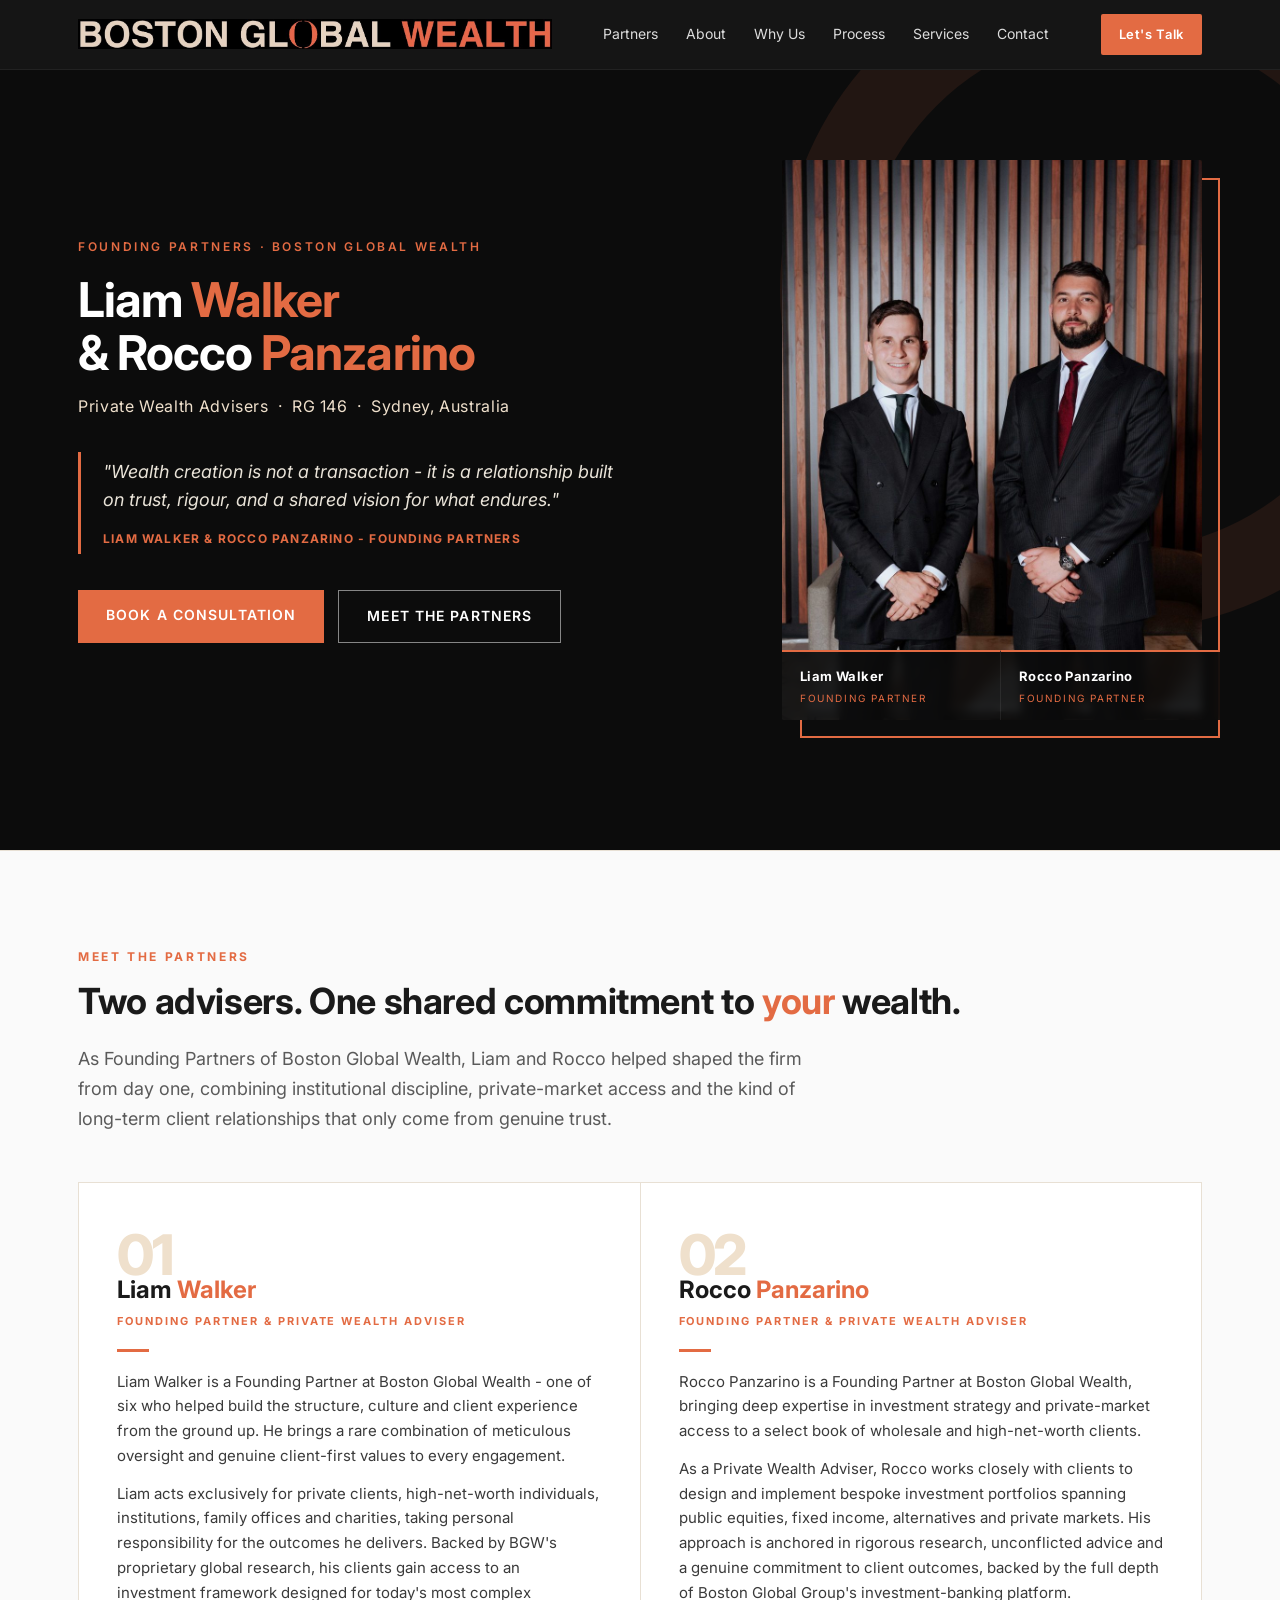
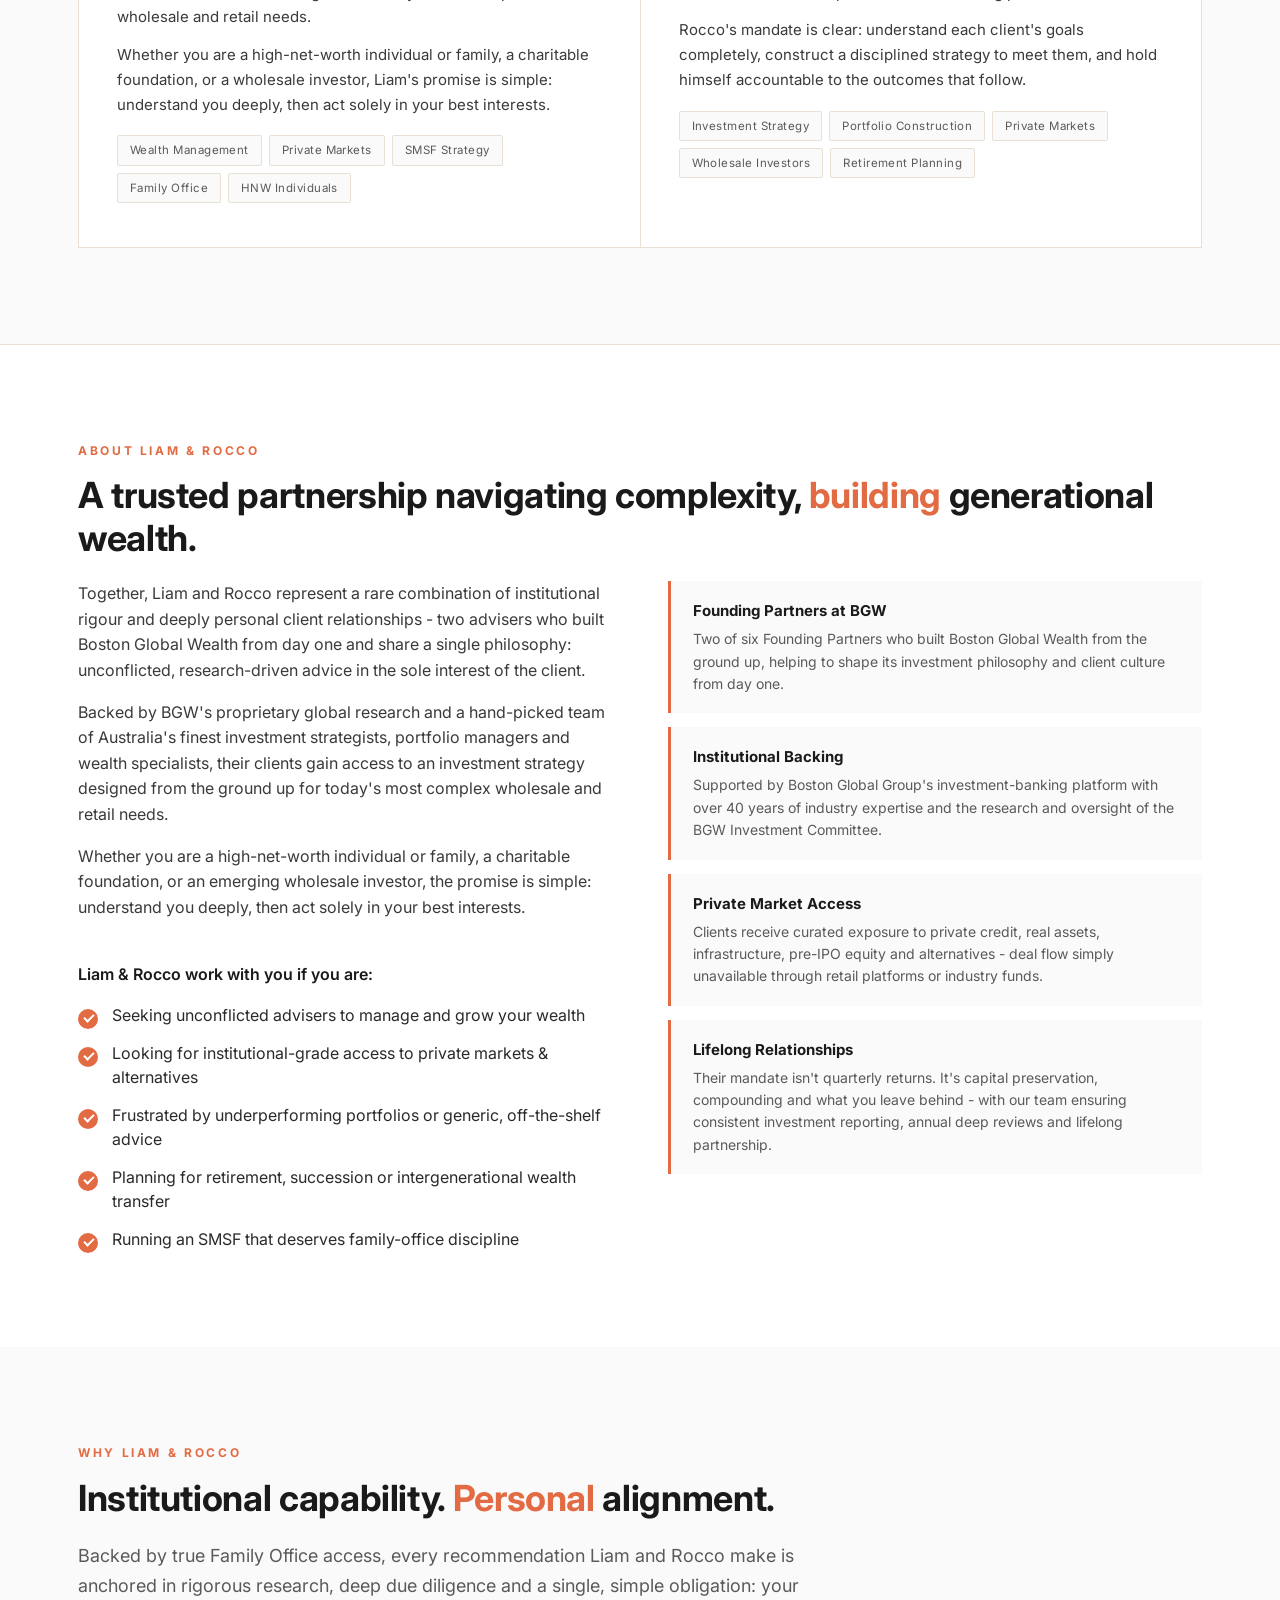
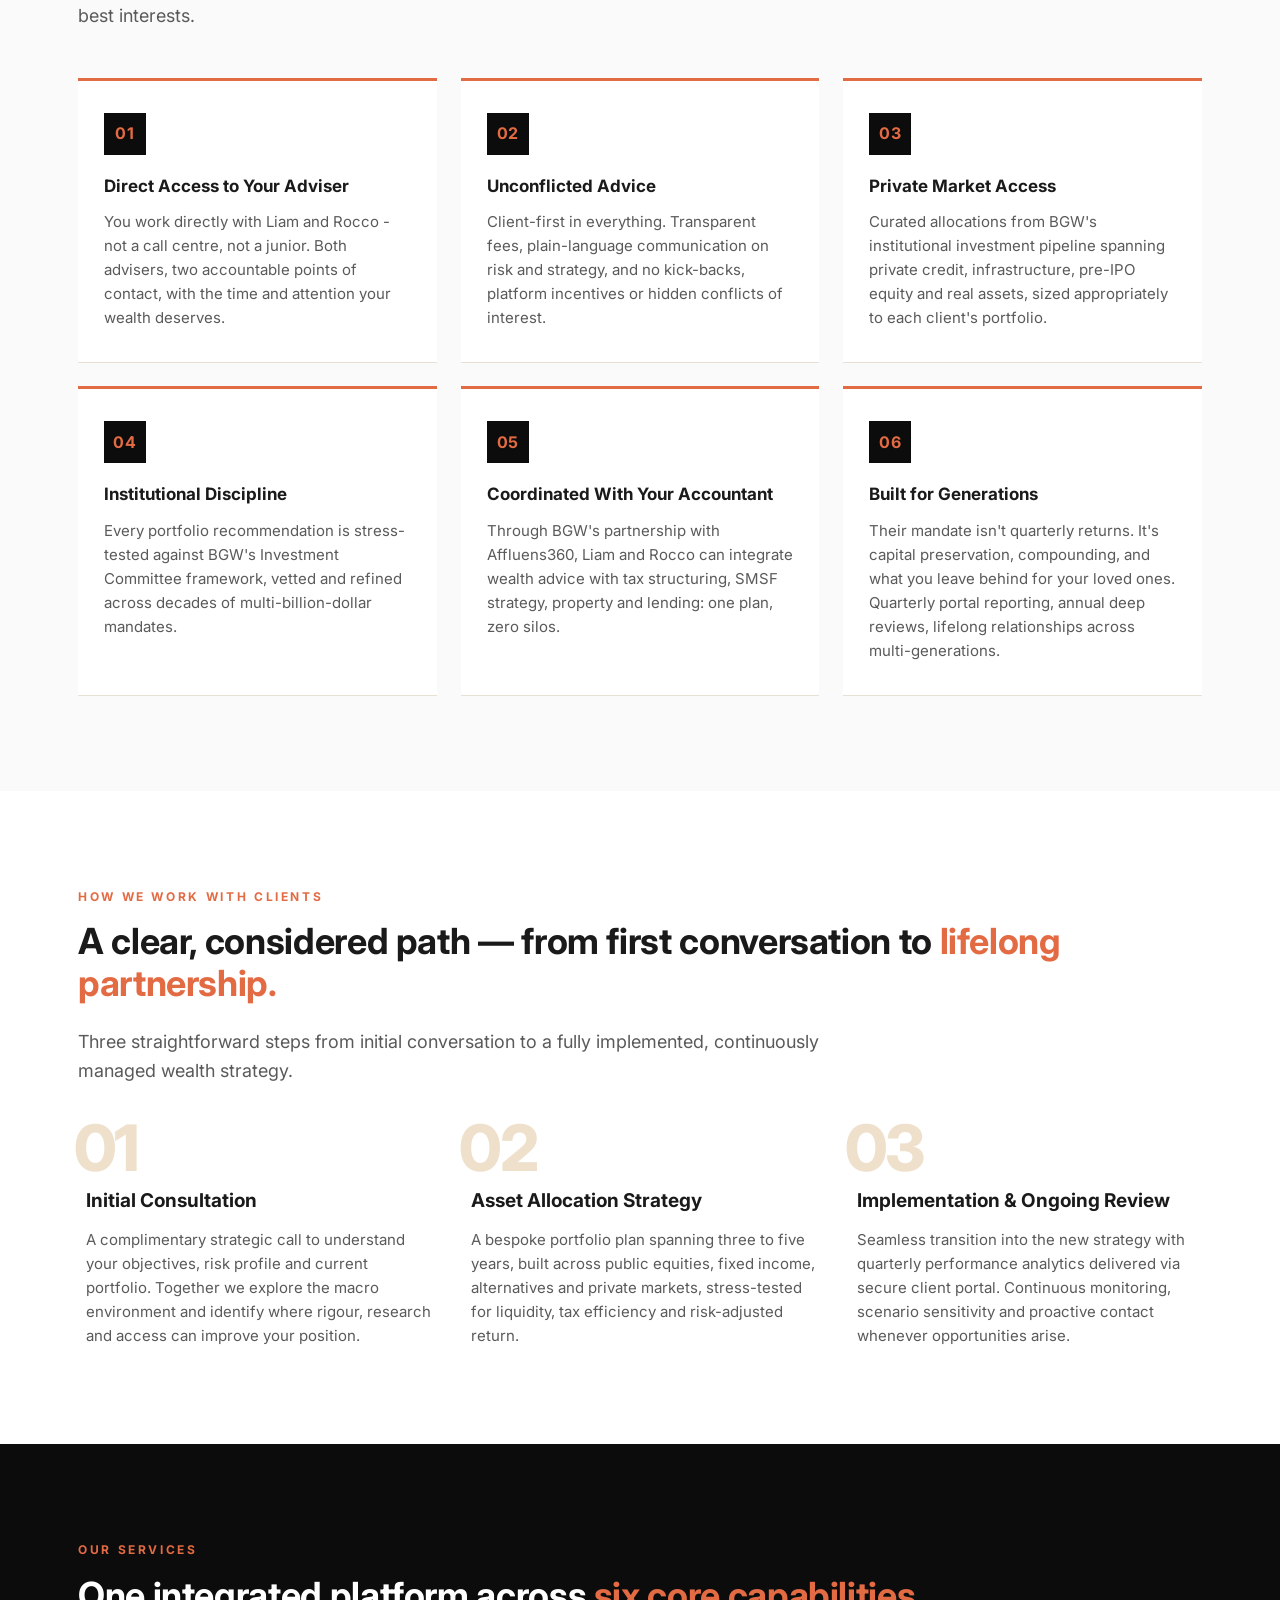
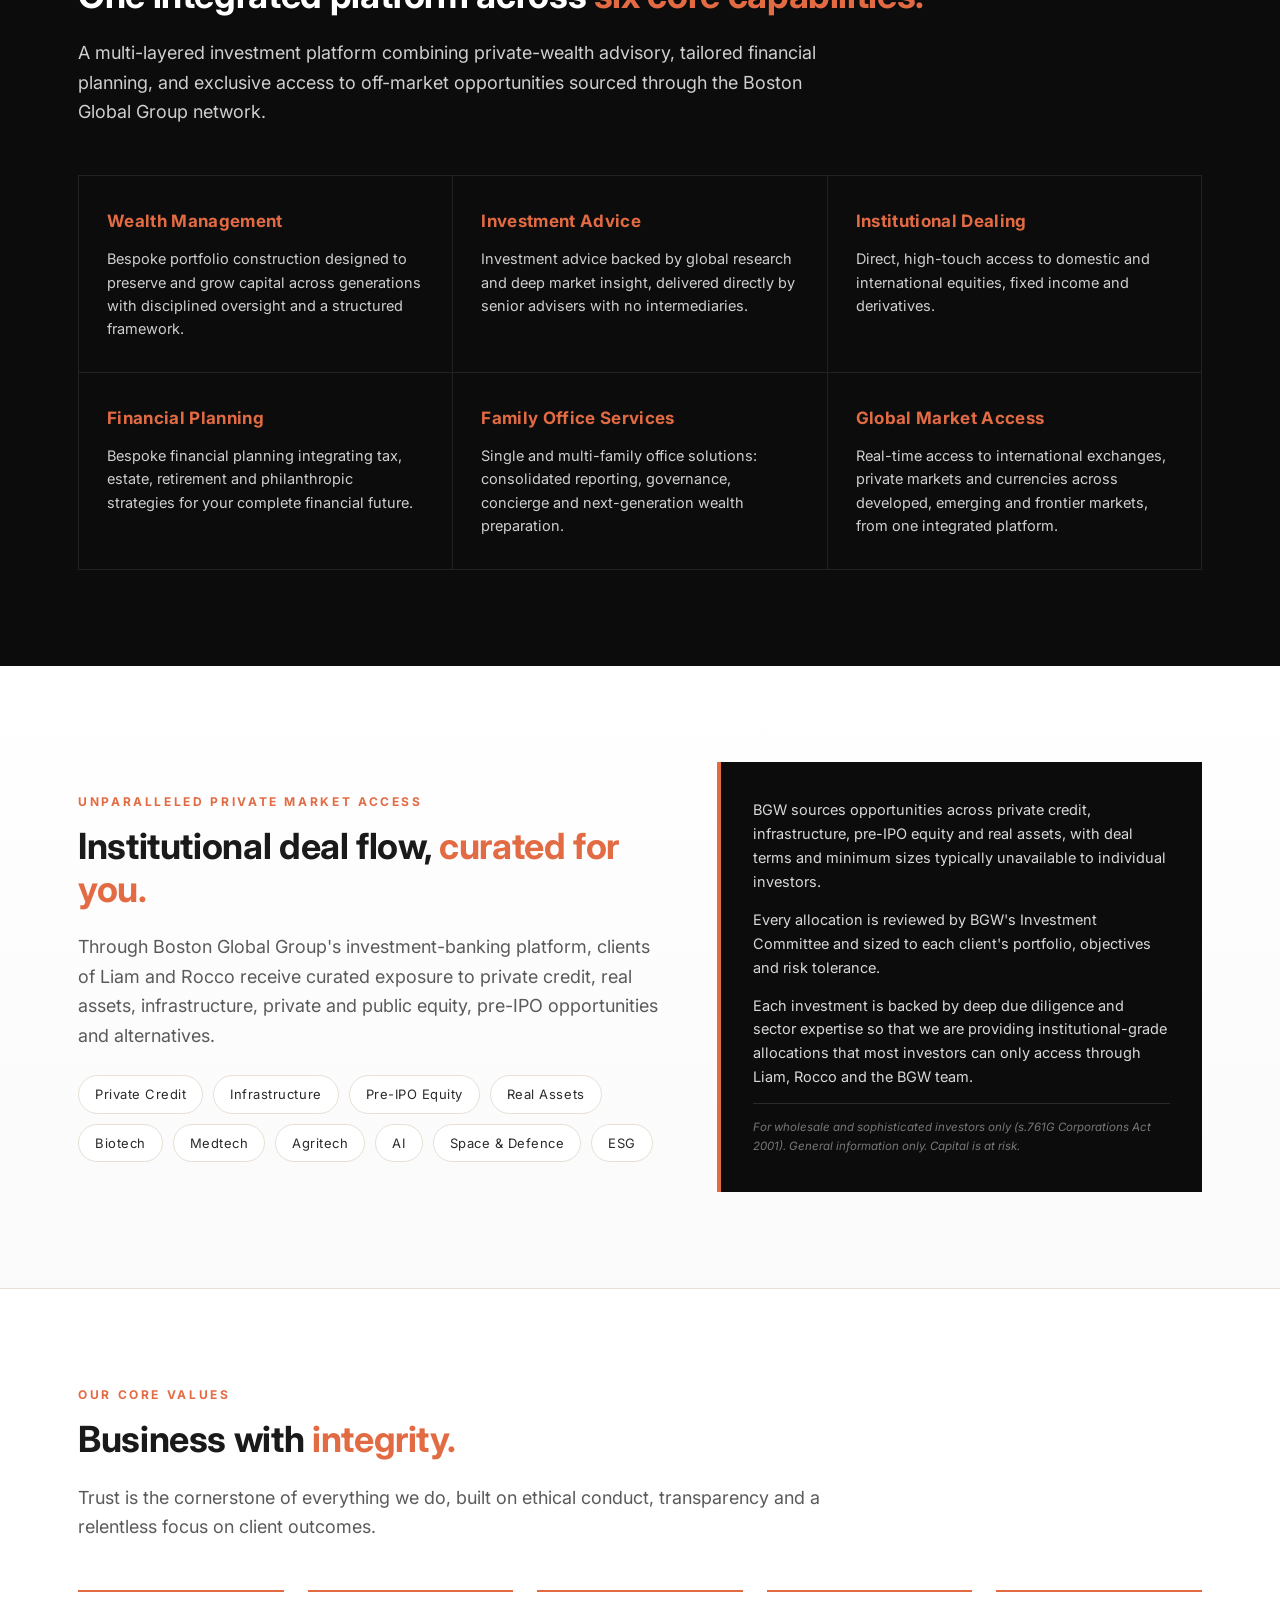
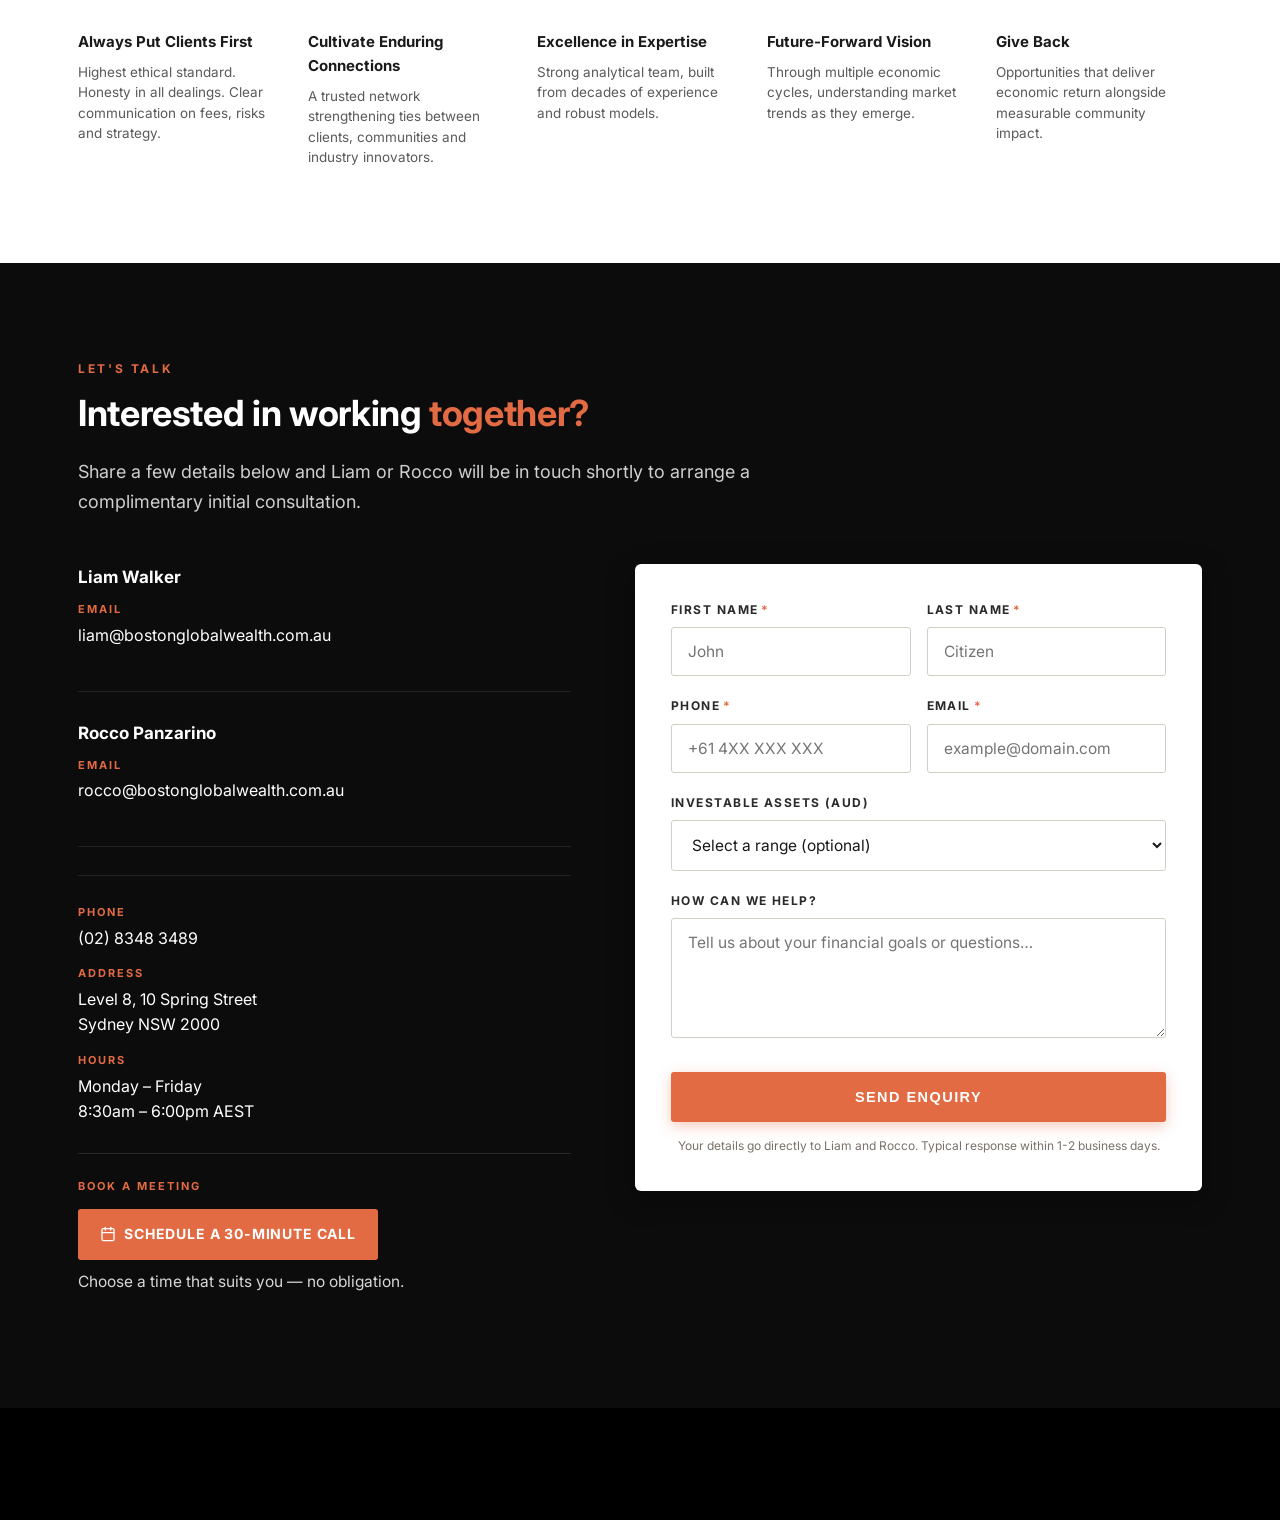
==== index.html @ 5485ef99 "Rename liam-rocco-bgw_calendly&mobile.html to index.html" ====
<!DOCTYPE html>
<html lang="en">
<head>
<!-- Meta Pixel Code -->
<script>
!function(f,b,e,v,n,t,s)
{if(f.fbq)return;n=f.fbq=function(){n.callMethod?
n.callMethod.apply(n,arguments):n.queue.push(arguments)};
if(!f._fbq)f._fbq=n;n.push=n;n.loaded=!0;n.version='2.0';
n.queue=[];t=b.createElement(e);t.async=!0;
t.src=v;s=b.getElementsByTagName(e)[0];
s.parentNode.insertBefore(t,s)}(window, document,'script',
'https://connect.facebook.net/en_US/fbevents.js');
fbq('init', '972349529038336');
fbq('track', 'PageView');
</script>
<noscript><img height="1" width="1" style="display:none"
src="https://www.facebook.com/tr?id=972349529038336&ev=PageView&noscript=1"
/></noscript>
<!-- End Meta Pixel Code -->
<meta charset="UTF-8">
<meta name="viewport" content="width=device-width, initial-scale=1.0">
<meta name="description" content="Liam Walker & Rocco Panzarino are Founding Partners & Private Wealth Advisers at Boston Global Wealth, delivering sophisticated investment solutions for high-net-worth individuals, wholesale investors and family offices.">
<title>Liam Walker & Rocco Panzarino | Founding Partners | Boston Global Wealth</title>
<link rel="preconnect" href="https://fonts.googleapis.com">
<link href="https://fonts.googleapis.com/css2?family=Inter:wght@300;400;500;600;700;800&display=swap" rel="stylesheet">
<style>
  :root{
    --bgw-black:#0c0c0c;
    --bgw-ink:#1a1a1a;
    --bgw-cream:#efe0cc;
    --bgw-orange:#e36b43;
    --bgw-orange-dark:#c5552f;
    --bgw-grey:#5a5a5a;
    --bgw-line:#e8e0d4;
    --bgw-bg:#fafafa;
  }
  *{box-sizing:border-box;margin:0;padding:0}
  html{scroll-behavior:smooth}
  body{font-family:'Inter','Helvetica Neue','Segoe UI',Arial,sans-serif;color:var(--bgw-ink);background:#fff;line-height:1.6;-webkit-font-smoothing:antialiased}
  img{max-width:100%;display:block}
  a{color:inherit;text-decoration:none}
  .container{max-width:1180px;margin:0 auto;padding:0 28px}

  /* NAV */
  .nav{position:sticky;top:0;background:rgba(12,12,12,.96);backdrop-filter:blur(6px);z-index:50;border-bottom:1px solid rgba(255,255,255,.06)}
  .nav-inner{display:flex;align-items:center;justify-content:space-between;padding:14px 28px;max-width:1180px;margin:0 auto}
  .nav-logo img{height:30px;width:auto;display:block}
  .nav-links{display:flex;gap:28px;font-size:14px}
  .nav-links a{color:#ddd;transition:color .2s}
  .nav-links a:hover{color:var(--bgw-orange)}
  .nav-cta{background:var(--bgw-orange);color:#fff;padding:10px 18px;border-radius:2px;font-size:13px;letter-spacing:.05em;font-weight:600;transition:background .2s;white-space:nowrap}
  .nav-cta:hover{background:var(--bgw-orange-dark)}
  @media(max-width:780px){.nav-links{display:none}}

  /* HERO */
  .hero{background:var(--bgw-black);color:#fff;padding:90px 0 130px;position:relative;overflow:hidden}
  .hero::before{content:"";position:absolute;right:-180px;top:-120px;width:520px;height:520px;border-radius:50%;border:80px solid var(--bgw-orange);opacity:.10;pointer-events:none}
  .hero-grid{display:grid;grid-template-columns:1.25fr 1fr;gap:72px;align-items:center;position:relative;z-index:2}
  .hero-eyebrow{color:var(--bgw-orange);letter-spacing:.22em;font-size:12px;font-weight:600;margin-bottom:18px;text-transform:uppercase}
  .hero h1{font-size:48px;line-height:1.1;font-weight:700;letter-spacing:-.02em;margin-bottom:14px}
  .hero h1 .accent{color:var(--bgw-orange)}
  .hero .role{color:var(--bgw-cream);font-size:16px;letter-spacing:.04em;margin-bottom:34px;line-height:1.5}
  .hero blockquote{border-left:3px solid var(--bgw-orange);padding:6px 0 6px 22px;font-size:18px;line-height:1.6;font-style:italic;color:#e9e3d8;margin-bottom:36px;max-width:560px}
  .hero blockquote cite{display:block;margin-top:14px;font-style:normal;font-size:12px;letter-spacing:.1em;text-transform:uppercase;color:var(--bgw-orange);font-weight:700}
  .hero-ctas{display:flex;gap:14px;flex-wrap:wrap}
  .btn{display:inline-block;padding:14px 28px;font-size:14px;letter-spacing:.08em;font-weight:600;text-transform:uppercase;transition:all .2s;border:none;cursor:pointer}
  .btn-primary{background:var(--bgw-orange);color:#fff}
  .btn-primary:hover{background:var(--bgw-orange-dark)}
  .btn-ghost{background:transparent;color:#fff;border:1.5px solid rgba(255,255,255,.5)}
  .btn-ghost:hover{background:#fff;color:var(--bgw-black)}

  /* HERO PHOTO */
  .hero-photo{position:relative}
  .hero-photo .frame{width:100%;max-width:420px;margin-left:auto;position:relative}
  .hero-photo .frame::before{content:"";position:absolute;inset:18px -18px -18px 18px;border:2px solid var(--bgw-orange);z-index:0;pointer-events:none}
  .hero-photo img{position:relative;z-index:1;width:100%;border-radius:2px;object-fit:cover;object-position:center top;aspect-ratio:3/4}
  .photo-names{position:absolute;bottom:0;left:0;right:-18px;z-index:2;display:grid;grid-template-columns:1fr 1fr}
  .pnt{background:rgba(12,12,12,.9);backdrop-filter:blur(4px);padding:14px 18px;border-top:2px solid var(--bgw-orange)}
  .pnt:first-child{border-right:1px solid rgba(255,255,255,.07)}
  .pnt .pname{color:#fff;font-size:13px;font-weight:700;letter-spacing:.03em}
  .pnt .prole{color:var(--bgw-orange);font-size:10px;letter-spacing:.16em;text-transform:uppercase;margin-top:3px}
  @media(max-width:880px){
    .hero-grid{grid-template-columns:1fr;gap:48px}
    .hero h1{font-size:34px}
    .hero blockquote{font-size:16px}
    .hero-photo .frame{max-width:320px;margin:0 auto}
    .photo-names{right:0}
  }

  /* SECTION COMMON */
  section{padding:96px 0}
  .section-label{color:var(--bgw-orange);letter-spacing:.22em;font-size:12px;font-weight:700;text-transform:uppercase;margin-bottom:14px}
  h2{font-size:36px;line-height:1.18;font-weight:700;letter-spacing:-.01em;margin-bottom:22px}
  h2 .accent{color:var(--bgw-orange)}
  h3{font-size:20px;font-weight:700;margin-bottom:10px;color:var(--bgw-ink)}
  .lede{font-size:18px;color:var(--bgw-grey);max-width:760px;margin-bottom:48px;line-height:1.65}

  /* PROFILES */
  .profiles{background:var(--bgw-bg);border-top:1px solid var(--bgw-line)}
  .profiles-grid{display:grid;grid-template-columns:1fr 1fr;gap:1px;background:var(--bgw-line);border:1px solid var(--bgw-line);margin-top:8px}
  .pcard{background:#fff;padding:44px 38px}
  .pcard-num{font-size:56px;line-height:1;color:var(--bgw-cream);font-weight:800;letter-spacing:-.04em;margin-bottom:-12px}
  .pcard h3{font-size:24px;font-weight:700;color:var(--bgw-ink);margin-bottom:4px}
  .pcard h3 .accent{color:var(--bgw-orange)}
  .pcard-role{color:var(--bgw-orange);font-size:11px;font-weight:700;letter-spacing:.18em;text-transform:uppercase;margin-bottom:18px;display:block}
  .pcard-rule{width:32px;height:3px;background:var(--bgw-orange);margin-bottom:18px}
  .pcard p{font-size:15px;color:#3a3a3a;margin-bottom:13px;line-height:1.65}
  .pcard-tags{display:flex;flex-wrap:wrap;gap:7px;margin-top:18px}
  .ptag{padding:5px 12px;background:var(--bgw-bg);border:1px solid var(--bgw-line);color:var(--bgw-grey);font-size:11.5px;letter-spacing:.04em;border-radius:2px}
  @media(max-width:780px){.profiles-grid{grid-template-columns:1fr}}

  /* ABOUT */
  .about{background:#fff;border-top:1px solid var(--bgw-line)}
  .about-grid{display:grid;grid-template-columns:1fr 1fr;gap:56px;align-items:start}
  .about-grid p{margin-bottom:16px;color:#3a3a3a;font-size:16px}
  .check-list{list-style:none;display:grid;gap:14px;margin-top:6px}
  .check-list li{padding-left:34px;position:relative;font-size:16px;color:#2a2a2a;line-height:1.5}
  .check-list li::before{content:"";position:absolute;left:0;top:6px;width:20px;height:20px;background:var(--bgw-orange);border-radius:50%}
  .check-list li::after{content:"";position:absolute;left:6px;top:11px;width:8px;height:4px;border-left:2px solid #fff;border-bottom:2px solid #fff;transform:rotate(-45deg)}
  .about-cards{display:grid;gap:14px}
  .acard{background:var(--bgw-bg);border-left:3px solid var(--bgw-orange);padding:18px 22px}
  .acard h4{font-size:15px;font-weight:700;color:var(--bgw-ink);margin-bottom:5px}
  .acard p{font-size:14px;color:var(--bgw-grey);margin-bottom:0;line-height:1.6}
  @media(max-width:780px){.about-grid{grid-template-columns:1fr;gap:32px}}

  /* WHY */
  .why{background:var(--bgw-bg)}
  .why-cards{display:grid;grid-template-columns:repeat(3,1fr);gap:24px;margin-top:8px}
  .why-card{background:#fff;padding:32px 26px;border-top:3px solid var(--bgw-orange);box-shadow:0 1px 0 var(--bgw-line)}
  .why-card .icon{width:42px;height:42px;background:var(--bgw-black);color:var(--bgw-orange);display:flex;align-items:center;justify-content:center;margin-bottom:18px;font-weight:700;font-size:16px;letter-spacing:.04em;flex-shrink:0}
  .why-card h3{font-size:17px;margin-bottom:10px;color:var(--bgw-ink)}
  .why-card p{color:var(--bgw-grey);font-size:15px}
  @media(max-width:880px){.why-cards{grid-template-columns:1fr}}

  /* PROCESS */
  .process{background:#fff}
  .steps{display:grid;grid-template-columns:repeat(3,1fr);gap:32px;margin-top:8px}
  .step{position:relative;padding-top:18px}
  .step .num{font-size:64px;line-height:1;color:var(--bgw-cream);font-weight:800;letter-spacing:-.04em;position:absolute;top:-18px;left:-4px;z-index:0}
  .step .body{position:relative;z-index:1;padding-left:8px}
  .step h3{font-size:19px;margin-bottom:12px;padding-top:34px}
  .step p{font-size:15px;color:var(--bgw-grey)}
  @media(max-width:880px){.steps{grid-template-columns:1fr;gap:40px}}

  /* SERVICES */
  .services{background:var(--bgw-black);color:#fff}
  .services h2{color:#fff}
  .services .lede{color:#cfcfcf}
  .svc-grid{display:grid;grid-template-columns:repeat(3,1fr);gap:1px;background:#222;border:1px solid #222}
  .svc{background:var(--bgw-black);padding:32px 28px;transition:background .2s}
  .svc:hover{background:#171717}
  .svc h3{color:var(--bgw-orange);font-size:17px;margin-bottom:12px;letter-spacing:.02em}
  .svc p{font-size:14.5px;color:#cfcfcf;line-height:1.6}
  @media(max-width:880px){.svc-grid{grid-template-columns:1fr}}

  /* PRIVATE MARKETS */
  .pma{background:linear-gradient(180deg,#fff 0%,var(--bgw-bg) 100%)}
  .pma-grid{display:grid;grid-template-columns:1.2fr 1fr;gap:56px;align-items:center}
  .pill-row{display:flex;flex-wrap:wrap;gap:10px;margin-top:24px}
  .pill{padding:8px 16px;background:#fff;border:1px solid var(--bgw-line);color:#2a2a2a;font-size:13px;letter-spacing:.04em;border-radius:999px;transition:all .15s;cursor:pointer;display:inline-block}
  .pill:hover{background:var(--bgw-orange);color:#fff;border-color:var(--bgw-orange);transform:translateY(-1px);box-shadow:0 4px 12px rgba(227,107,67,.25)}
  .pma-card{background:var(--bgw-black);color:#fff;padding:36px 32px;border-left:4px solid var(--bgw-orange)}
  .pma-card p{color:#d8d8d8;font-size:14.5px;margin-bottom:14px;line-height:1.65}
  .pma-card p:last-child{margin-bottom:0}
  .pma-disc{font-size:11.5px!important;color:#777!important;font-style:italic;border-top:1px solid #2a2a2a;padding-top:14px;margin-top:6px!important}
  @media(max-width:880px){.pma-grid{grid-template-columns:1fr;gap:32px}}

  /* VALUES */
  .values{background:#fff;border-top:1px solid var(--bgw-line)}
  .val-grid{display:grid;grid-template-columns:repeat(5,1fr);gap:24px;margin-top:8px}
  .val{padding:24px 8px 0 0;border-top:2px solid var(--bgw-orange)}
  .val h4{font-size:15px;font-weight:700;margin:14px 0 8px;color:var(--bgw-ink)}
  .val p{font-size:13.5px;color:var(--bgw-grey);line-height:1.5}
  @media(max-width:880px){.val-grid{grid-template-columns:1fr 1fr}}

  /* CONTACT */
  .contact{background:var(--bgw-black);color:#fff;padding:96px 0}
  .contact h2{color:#fff}
  .contact .lede{color:#cfcfcf}
  .contact-grid{display:grid;grid-template-columns:1fr 1.15fr;gap:64px;align-items:start}
  .contact-info p{color:#d8d8d8;margin-bottom:18px;font-size:15.5px}
  .adviser-block{margin-bottom:28px;padding-bottom:28px;border-bottom:1px solid #222}
  .adviser-block:last-of-type{border-bottom:none;margin-bottom:0;padding-bottom:0}
  .adviser-name{color:#fff;font-size:17px;font-weight:700;margin-bottom:10px}
  .clabel{color:var(--bgw-orange);text-transform:uppercase;letter-spacing:.18em;font-size:11px;margin-bottom:4px;font-weight:700}
  .cvalue{color:#fff;font-size:16px;margin-bottom:14px}
  .cvalue a{color:#fff;transition:color .2s}
  .cvalue a:hover{color:var(--bgw-orange)}
  .office-block{margin-top:28px;padding-top:28px;border-top:1px solid #222}
  form{background:#fff;padding:36px;border-radius:6px;box-shadow:0 8px 28px rgba(0,0,0,.4)}
  .field{margin-bottom:20px}
  .field label{display:block;font-size:12px;letter-spacing:.12em;text-transform:uppercase;color:#2a2a2a;margin-bottom:8px;font-weight:700}
  .field label .req{color:var(--bgw-orange);margin-left:3px}
  .field input,.field textarea,.field select{width:100%;padding:14px 16px;background:#fff;border:1.5px solid #d4cfc6;color:#1a1a1a;font-size:15.5px;font-family:inherit;border-radius:3px;transition:border-color .15s,box-shadow .15s}
  .field input:hover,.field textarea:hover,.field select:hover{border-color:#9a9389}
  .field input:focus,.field textarea:focus,.field select:focus{outline:none;border-color:var(--bgw-orange);box-shadow:0 0 0 3px rgba(227,107,67,.18)}
  .field textarea{resize:vertical;min-height:120px}
  .form-row{display:grid;grid-template-columns:1fr 1fr;gap:16px}
  .form-btn{background:var(--bgw-orange);color:#fff;border:none;padding:17px 32px;font-size:14.5px;letter-spacing:.1em;font-weight:700;text-transform:uppercase;cursor:pointer;width:100%;transition:background .2s,transform .1s;border-radius:3px;margin-top:6px;box-shadow:0 4px 14px rgba(227,107,67,.35)}
  .form-btn:hover{background:var(--bgw-orange-dark);transform:translateY(-1px)}
  .form-btn:active{transform:translateY(0)}
  .form-note{margin-top:14px;font-size:12px;color:#7a7269;text-align:center}
  .calendly-block{margin-top:28px;padding-top:24px;border-top:1px solid #2a2a2a}
  .calendly-btn{display:inline-flex;align-items:center;background:var(--bgw-orange);color:#fff;padding:14px 22px;font-size:14px;font-weight:700;letter-spacing:.06em;text-transform:uppercase;border-radius:3px;transition:background .2s;margin-top:10px;text-decoration:none}
  .calendly-btn:hover{background:var(--bgw-orange-dark)}
  .calendly-note{color:#666;font-size:12px;margin-top:10px}
  @media(max-width:880px){.contact-grid{grid-template-columns:1fr;gap:36px}.form-row{grid-template-columns:1fr}}

  /* FOOTER */
  footer{background:#000;color:#aaa;padding:48px 0 32px;font-size:13px}
  .footer-grid{display:grid;grid-template-columns:1.4fr 1fr 1fr;gap:32px;margin-bottom:32px}
  .footer-logo{height:24px;width:auto;display:block;margin-bottom:14px}
  footer h5{color:#fff;font-size:12px;text-transform:uppercase;letter-spacing:.14em;margin-bottom:14px;font-weight:600}
  footer a{color:#aaa;display:block;margin-bottom:8px;transition:color .2s}
  footer a:hover{color:var(--bgw-orange)}
  footer p{color:#666;font-size:13px;line-height:1.65;margin-bottom:8px}
  .disclaimer{border-top:1px solid #222;padding-top:24px;font-size:11px;color:#555;line-height:1.7}
  @media(max-width:780px){.footer-grid{grid-template-columns:1fr;gap:24px}}
</style>
</head>
<body>

<!-- NAV -->
<nav class="nav">
  <div class="nav-inner">
    <a href="#" class="nav-logo">
      <img src="[data-uri]" alt="Boston Global Wealth">
    </a>
    <div class="nav-links">
      <a href="#profiles">Partners</a>
      <a href="#about">About</a>
      <a href="#why">Why Us</a>
      <a href="#process">Process</a>
      <a href="#services">Services</a>
      <a href="#contact">Contact</a>
    </div>
    <a href="https://calendly.com/liam-bostonglobalwealth/30min" target="_blank" rel="noopener" class="nav-cta">Let's Talk</a>
  </div>
</nav>

<!-- HERO -->
<section class="hero">
  <div class="container">
    <div class="hero-grid">
      <div>
        <div class="hero-eyebrow">Founding Partners · Boston Global Wealth</div>
        <h1>Liam <span class="accent">Walker</span><br>&amp; Rocco <span class="accent">Panzarino</span></h1>
        <div class="role">Private Wealth Advisers &nbsp;·&nbsp; RG 146 &nbsp;·&nbsp; Sydney, Australia</div>
        <blockquote>
          "Wealth creation is not a transaction - it is a relationship built on trust, rigour, and a shared vision for what endures."
          <cite>Liam Walker &amp; Rocco Panzarino - Founding Partners</cite>
        </blockquote>
        <div class="hero-ctas">
          <a href="https://calendly.com/liam-bostonglobalwealth/30min" target="_blank" rel="noopener" class="btn btn-primary">Book a Consultation</a>
          <a href="#profiles" class="btn btn-ghost">Meet the Partners</a>
        </div>
      </div>
      <div class="hero-photo">
        <div class="frame">
          <img src="[data-uri]" alt="Liam Walker and Rocco Panzarino, Founding Partners at Boston Global Wealth">
          <div class="photo-names">
            <div class="pnt">
              <div class="pname">Liam Walker</div>
              <div class="prole">Founding Partner</div>
            </div>
            <div class="pnt">
              <div class="pname">Rocco Panzarino</div>
              <div class="prole">Founding Partner</div>
            </div>
          </div>
        </div>
      </div>
    </div>
  </div>
</section>

<!-- PARTNER PROFILES -->
<section class="profiles" id="profiles">
  <div class="container">
    <div class="section-label">Meet the Partners</div>
    <h2>Two advisers. One shared commitment to <span class="accent">your</span> wealth.</h2>
    <p class="lede">As Founding Partners of Boston Global Wealth, Liam and Rocco helped shaped the firm from day one, combining institutional discipline, private-market access and the kind of long-term client relationships that only come from genuine trust.</p>
    <div class="profiles-grid">
      <div class="pcard">
        <div class="pcard-num">01</div>
        <h3>Liam <span class="accent">Walker</span></h3>
        <span class="pcard-role">Founding Partner &amp; Private Wealth Adviser</span>
        <div class="pcard-rule"></div>
        <p>Liam Walker is a Founding Partner at Boston Global Wealth - one of six who helped build the structure, culture and client experience from the ground up. He brings a rare combination of meticulous oversight and genuine client-first values to every engagement.</p>
        <p>Liam acts exclusively for private clients, high-net-worth individuals, institutions, family offices and charities, taking personal responsibility for the outcomes he delivers. Backed by BGW's proprietary global research, his clients gain access to an investment framework designed for today's most complex wholesale and retail needs.</p>
        <p>Whether you are a high-net-worth individual or family, a charitable foundation, or a wholesale investor, Liam's promise is simple: understand you deeply, then act solely in your best interests.</p>
        <div class="pcard-tags">
          <span class="ptag">Wealth Management</span>
          <span class="ptag">Private Markets</span>
          <span class="ptag">SMSF Strategy</span>
          <span class="ptag">Family Office</span>
          <span class="ptag">HNW Individuals</span>
        </div>
      </div>
      <div class="pcard">
        <div class="pcard-num">02</div>
        <h3>Rocco <span class="accent">Panzarino</span></h3>
        <span class="pcard-role">Founding Partner &amp; Private Wealth Adviser</span>
        <div class="pcard-rule"></div>
        <p>Rocco Panzarino is a Founding Partner at Boston Global Wealth, bringing deep expertise in investment strategy and private-market access to a select book of wholesale and high-net-worth clients.</p>
        <p>As a Private Wealth Adviser, Rocco works closely with clients to design and implement bespoke investment portfolios spanning public equities, fixed income, alternatives and private markets. His approach is anchored in rigorous research, unconflicted advice and a genuine commitment to client outcomes, backed by the full depth of Boston Global Group's investment-banking platform.</p>
        <p>Rocco's mandate is clear: understand each client's goals completely, construct a disciplined strategy to meet them, and hold himself accountable to the outcomes that follow.</p>
        <div class="pcard-tags">
          <span class="ptag">Investment Strategy</span>
          <span class="ptag">Portfolio Construction</span>
          <span class="ptag">Private Markets</span>
          <span class="ptag">Wholesale Investors</span>
          <span class="ptag">Retirement Planning</span>
        </div>
      </div>
    </div>
  </div>
</section>

<!-- ABOUT -->
<section class="about" id="about">
  <div class="container">
    <div class="section-label">About Liam &amp; Rocco</div>
    <h2>A trusted partnership navigating complexity, <span class="accent">building</span> generational wealth.</h2>
    <div class="about-grid">
      <div>
        <p>Together, Liam and Rocco represent a rare combination of institutional rigour and deeply personal client relationships - two advisers who built Boston Global Wealth from day one and share a single philosophy: unconflicted, research-driven advice in the sole interest of the client.</p>
        <p>Backed by BGW's proprietary global research and a hand-picked team of Australia's finest investment strategists, portfolio managers and wealth specialists, their clients gain access to an investment strategy designed from the ground up for today's most complex wholesale and retail needs.</p>
        <p>Whether you are a high-net-worth individual or family, a charitable foundation, or an emerging wholesale investor, the promise is simple: understand you deeply, then act solely in your best interests.</p>
        <br>
        <p style="font-weight:600;color:var(--bgw-ink)">Liam &amp; Rocco work with you if you are:</p>
        <ul class="check-list" style="margin-top:16px">
          <li>Seeking unconflicted advisers to manage and grow your wealth</li>
          <li>Looking for institutional-grade access to private markets &amp; alternatives</li>
          <li>Frustrated by underperforming portfolios or generic, off-the-shelf advice</li>
          <li>Planning for retirement, succession or intergenerational wealth transfer</li>
          <li>Running an SMSF that deserves family-office discipline</li>
        </ul>
      </div>
      <div class="about-cards">
        <div class="acard">
          <h4>Founding Partners at BGW</h4>
          <p>Two of six Founding Partners who built Boston Global Wealth from the ground up, helping to shape its investment philosophy and client culture from day one.</p>
        </div>
        <div class="acard">
          <h4>Institutional Backing</h4>
          <p>Supported by Boston Global Group's investment-banking platform with over 40 years of industry expertise and the research and oversight of the BGW Investment Committee.</p>
        </div>
        <div class="acard">
          <h4>Private Market Access</h4>
          <p>Clients receive curated exposure to private credit, real assets, infrastructure, pre-IPO equity and alternatives - deal flow simply unavailable through retail platforms or industry funds.</p>
        </div>
        <div class="acard">
          <h4>Lifelong Relationships</h4>
          <p>Their mandate isn't quarterly returns. It's capital preservation, compounding and what you leave behind - with our team ensuring consistent investment reporting, annual deep reviews and lifelong partnership.</p>
        </div>
      </div>
    </div>
  </div>
</section>

<!-- WHY -->
<section class="why" id="why">
  <div class="container">
    <div class="section-label">Why Liam &amp; Rocco</div>
    <h2>Institutional capability. <span class="accent">Personal</span> alignment.</h2>
    <p class="lede">Backed by true Family Office access, every recommendation Liam and Rocco make is anchored in rigorous research, deep due diligence and a single, simple obligation: your best interests.</p>
    <div class="why-cards">
      <div class="why-card">
        <div class="icon">01</div>
        <h3>Direct Access to Your Adviser</h3>
        <p>You work directly with Liam and Rocco - not a call centre, not a junior. Both advisers, two accountable points of contact, with the time and attention your wealth deserves.</p>
      </div>
      <div class="why-card">
        <div class="icon">02</div>
        <h3>Unconflicted Advice</h3>
        <p>Client-first in everything. Transparent fees, plain-language communication on risk and strategy, and no kick-backs, platform incentives or hidden conflicts of interest.</p>
      </div>
      <div class="why-card">
        <div class="icon">03</div>
        <h3>Private Market Access</h3>
        <p>Curated allocations from BGW's institutional investment pipeline spanning private credit, infrastructure, pre-IPO equity and real assets, sized appropriately to each client's portfolio.</p>
      </div>
      <div class="why-card">
        <div class="icon">04</div>
        <h3>Institutional Discipline</h3>
        <p>Every portfolio recommendation is stress-tested against BGW's Investment Committee framework, vetted and refined across decades of multi-billion-dollar mandates.</p>
      </div>
      <div class="why-card">
        <div class="icon">05</div>
        <h3>Coordinated With Your Accountant</h3>
        <p>Through BGW's partnership with Affluens360, Liam and Rocco can integrate wealth advice with tax structuring, SMSF strategy, property and lending: one plan, zero silos.</p>
      </div>
      <div class="why-card">
        <div class="icon">06</div>
        <h3>Built for Generations</h3>
        <p>Their mandate isn't quarterly returns. It's capital preservation, compounding, and what you leave behind for your loved ones. Quarterly portal reporting, annual deep reviews, lifelong relationships across multi-generations.</p>
      </div>
    </div>
  </div>
</section>

<!-- PROCESS -->
<section class="process" id="process">
  <div class="container">
    <div class="section-label">How We Work With Clients</div>
    <h2>A clear, considered path — from first conversation to <span class="accent">lifelong partnership.</span></h2>
    <p class="lede">Three straightforward steps from initial conversation to a fully implemented, continuously managed wealth strategy.</p>
    <div class="steps">
      <div class="step">
        <div class="num">01</div>
        <div class="body">
          <h3>Initial Consultation</h3>
          <p>A complimentary strategic call to understand your objectives, risk profile and current portfolio. Together we explore the macro environment and identify where rigour, research and access can improve your position.</p>
        </div>
      </div>
      <div class="step">
        <div class="num">02</div>
        <div class="body">
          <h3>Asset Allocation Strategy</h3>
          <p>A bespoke portfolio plan spanning three to five years, built across public equities, fixed income, alternatives and private markets, stress-tested for liquidity, tax efficiency and risk-adjusted return.</p>
        </div>
      </div>
      <div class="step">
        <div class="num">03</div>
        <div class="body">
          <h3>Implementation &amp; Ongoing Review</h3>
          <p>Seamless transition into the new strategy with quarterly performance analytics delivered via secure client portal. Continuous monitoring, scenario sensitivity and proactive contact whenever opportunities arise.</p>
        </div>
      </div>
    </div>
  </div>
</section>

<!-- SERVICES -->
<section class="services" id="services">
  <div class="container">
    <div class="section-label">Our Services</div>
    <h2>One integrated platform across <span class="accent">six core capabilities.</span></h2>
    <p class="lede">A multi-layered investment platform combining private-wealth advisory, tailored financial planning, and exclusive access to off-market opportunities sourced through the Boston Global Group network.</p>
    <div class="svc-grid">
      <div class="svc"><h3>Wealth Management</h3><p>Bespoke portfolio construction designed to preserve and grow capital across generations with disciplined oversight and a structured framework.</p></div>
      <div class="svc"><h3>Investment Advice</h3><p>Investment advice backed by global research and deep market insight, delivered directly by senior advisers with no intermediaries.</p></div>
      <div class="svc"><h3>Institutional Dealing</h3><p>Direct, high-touch access to domestic and international equities, fixed income and derivatives.</p></div>
      <div class="svc"><h3>Financial Planning</h3><p>Bespoke financial planning integrating tax, estate, retirement and philanthropic strategies for your complete financial future.</p></div>
      <div class="svc"><h3>Family Office Services</h3><p>Single and multi-family office solutions: consolidated reporting, governance, concierge and next-generation wealth preparation.</p></div>
      <div class="svc"><h3>Global Market Access</h3><p>Real-time access to international exchanges, private markets and currencies across developed, emerging and frontier markets, from one integrated platform.</p></div>
    </div>
  </div>
</section>

<!-- PRIVATE MARKETS -->
<section class="pma" id="markets">
  <div class="container">
    <div class="pma-grid">
      <div>
        <div class="section-label">Unparalleled Private Market Access</div>
        <h2>Institutional deal flow, <span class="accent">curated for you.</span></h2>
        <p class="lede" style="margin-bottom:24px">Through Boston Global Group's investment-banking platform, clients of Liam and Rocco receive curated exposure to private credit, real assets, infrastructure, private and public equity, pre-IPO opportunities and alternatives.</p>
        <div class="pill-row">
          <span class="pill">Private Credit</span>
          <span class="pill">Infrastructure</span>
          <span class="pill">Pre-IPO Equity</span>
          <span class="pill">Real Assets</span>
          <span class="pill">Biotech</span>
          <span class="pill">Medtech</span>
          <span class="pill">Agritech</span>
          <span class="pill">AI</span>
          <span class="pill">Space &amp; Defence</span>
          <span class="pill">ESG</span>
        </div>
      </div>
      <div class="pma-card">
        <p>BGW sources opportunities across private credit, infrastructure, pre-IPO equity and real assets, with deal terms and minimum sizes typically unavailable to individual investors.</p>
        <p>Every allocation is reviewed by BGW's Investment Committee and sized to each client's portfolio, objectives and risk tolerance.</p>
        <p>Each investment is backed by deep due diligence and sector expertise so that we are providing institutional-grade allocations that most investors can only access through Liam, Rocco and the BGW team.</p>
        <p class="pma-disc">For wholesale and sophisticated investors only (s.761G Corporations Act 2001). General information only. Capital is at risk.</p>
      </div>
    </div>
  </div>
</section>

<!-- VALUES -->
<section class="values" id="values">
  <div class="container">
    <div class="section-label">Our Core Values</div>
    <h2>Business with <span class="accent">integrity.</span></h2>
    <p class="lede">Trust is the cornerstone of everything we do, built on ethical conduct, transparency and a relentless focus on client outcomes.</p>
    <div class="val-grid">
      <div class="val"><h4>Always Put Clients First</h4><p>Highest ethical standard. Honesty in all dealings. Clear communication on fees, risks and strategy.</p></div>
      <div class="val"><h4>Cultivate Enduring Connections</h4><p>A trusted network strengthening ties between clients, communities and industry innovators.</p></div>
      <div class="val"><h4>Excellence in Expertise</h4><p>Strong analytical team, built from decades of experience and robust models.</p></div>
      <div class="val"><h4>Future-Forward Vision</h4><p>Through multiple economic cycles, understanding market trends as they emerge.</p></div>
      <div class="val"><h4>Give Back</h4><p>Opportunities that deliver economic return alongside measurable community impact.</p></div>
    </div>
  </div>
</section>

<!-- CONTACT -->
<section class="contact" id="contact">
  <div class="container">
    <div class="section-label">Let's Talk</div>
    <h2>Interested in working <span class="accent">together?</span></h2>
    <p class="lede">Share a few details below and Liam or Rocco will be in touch shortly to arrange a complimentary initial consultation.</p>
    <div class="contact-grid">
      <div class="contact-info">
        <div class="adviser-block">
          <div class="adviser-name">Liam Walker</div>
          <div class="clabel">Email</div>
          <div class="cvalue"><a href="mailto:liam@bostonglobalwealth.com.au">liam@bostonglobalwealth.com.au</a></div>
        </div>
        <div class="adviser-block">
          <div class="adviser-name">Rocco Panzarino</div>
          <div class="clabel">Email</div>
          <div class="cvalue"><a href="mailto:rocco@bostonglobalwealth.com.au">rocco@bostonglobalwealth.com.au</a></div>
        </div>
        <div class="office-block">
          <div class="clabel">Phone</div>
          <div class="cvalue"><a href="tel:+61283483489">(02) 8348 3489</a></div>
          <div class="clabel">Address</div>

          <div class="cvalue">Level 8, 10 Spring Street<br>Sydney NSW 2000</div>
          <div class="clabel">Hours</div>
          <div class="cvalue">Monday – Friday<br>8:30am – 6:00pm AEST</div>
        </div>
        <div class="calendly-block">
          <div class="clabel">Book a Meeting</div>
          <a href="https://calendly.com/liam-bostonglobalwealth/30min" target="_blank" rel="noopener" class="calendly-btn">
            <svg width="16" height="16" viewBox="0 0 24 24" fill="none" stroke="currentColor" stroke-width="2" stroke-linecap="round" stroke-linejoin="round" style="margin-right:8px;vertical-align:-2px"><rect x="3" y="4" width="18" height="18" rx="2"/><line x1="16" y1="2" x2="16" y2="6"/><line x1="8" y1="2" x2="8" y2="6"/><line x1="3" y1="10" x2="21" y2="10"/></svg>
            Schedule a 30-Minute Call
          </a>
          <p class="calendly-note">Choose a time that suits you — no obligation.</p>
        </div>
      </div>
      <form name="contact" method="POST" data-netlify="true">
  	<input type="hidden" name="form-name" value="contact">
 	 <div class="form-row">
          <div class="field">
		<label>First Name<span class="req">*</span></label><input type="text" name="first name" placeholder="John" required></div>
          <div class="field">
		<label>Last Name<span class="req">*</span></label><input type="text" name="last name" placeholder="Citizen" required></div>
        </div>
        <div class="form-row">
          <div class="field"><label>Phone<span class="req">*</span></label><input type="tel" name="phone number" placeholder="+61 4XX XXX XXX" required></div>
	  <div class="field"><label>Email<span class="req">*</span></label><input type="email" name="email" placeholder="example@domain.com" required></div>          
	          </div>
        <div class="field">
          <label>Investable Assets (AUD)</label>
          <select name="investable-assets">
            <option value="">Select a range (optional)</option>
            <option>Under 100K</option>
            <option>100K – 1M</option>
            <option>1M – 5M</option>
            <option>5M – 10M</option>
            <option>10M+</option>
          </select>
        </div>
        <div class="field"><label>How can we help?</label><textarea name="message" placeholder="Tell us about your financial goals or questions…"></textarea></div>
        <button type="submit" class="form-btn">Send Enquiry</button>
        <div class="form-note">Your details go directly to Liam and Rocco. Typical response within 1-2 business days.</div>
      </form>
    </div>
  </div>
</section>

<!-- FOOTER -->
<footer>
  <div class="container">
    <div class="footer-grid">
      <div>
        <img src="[data-uri]
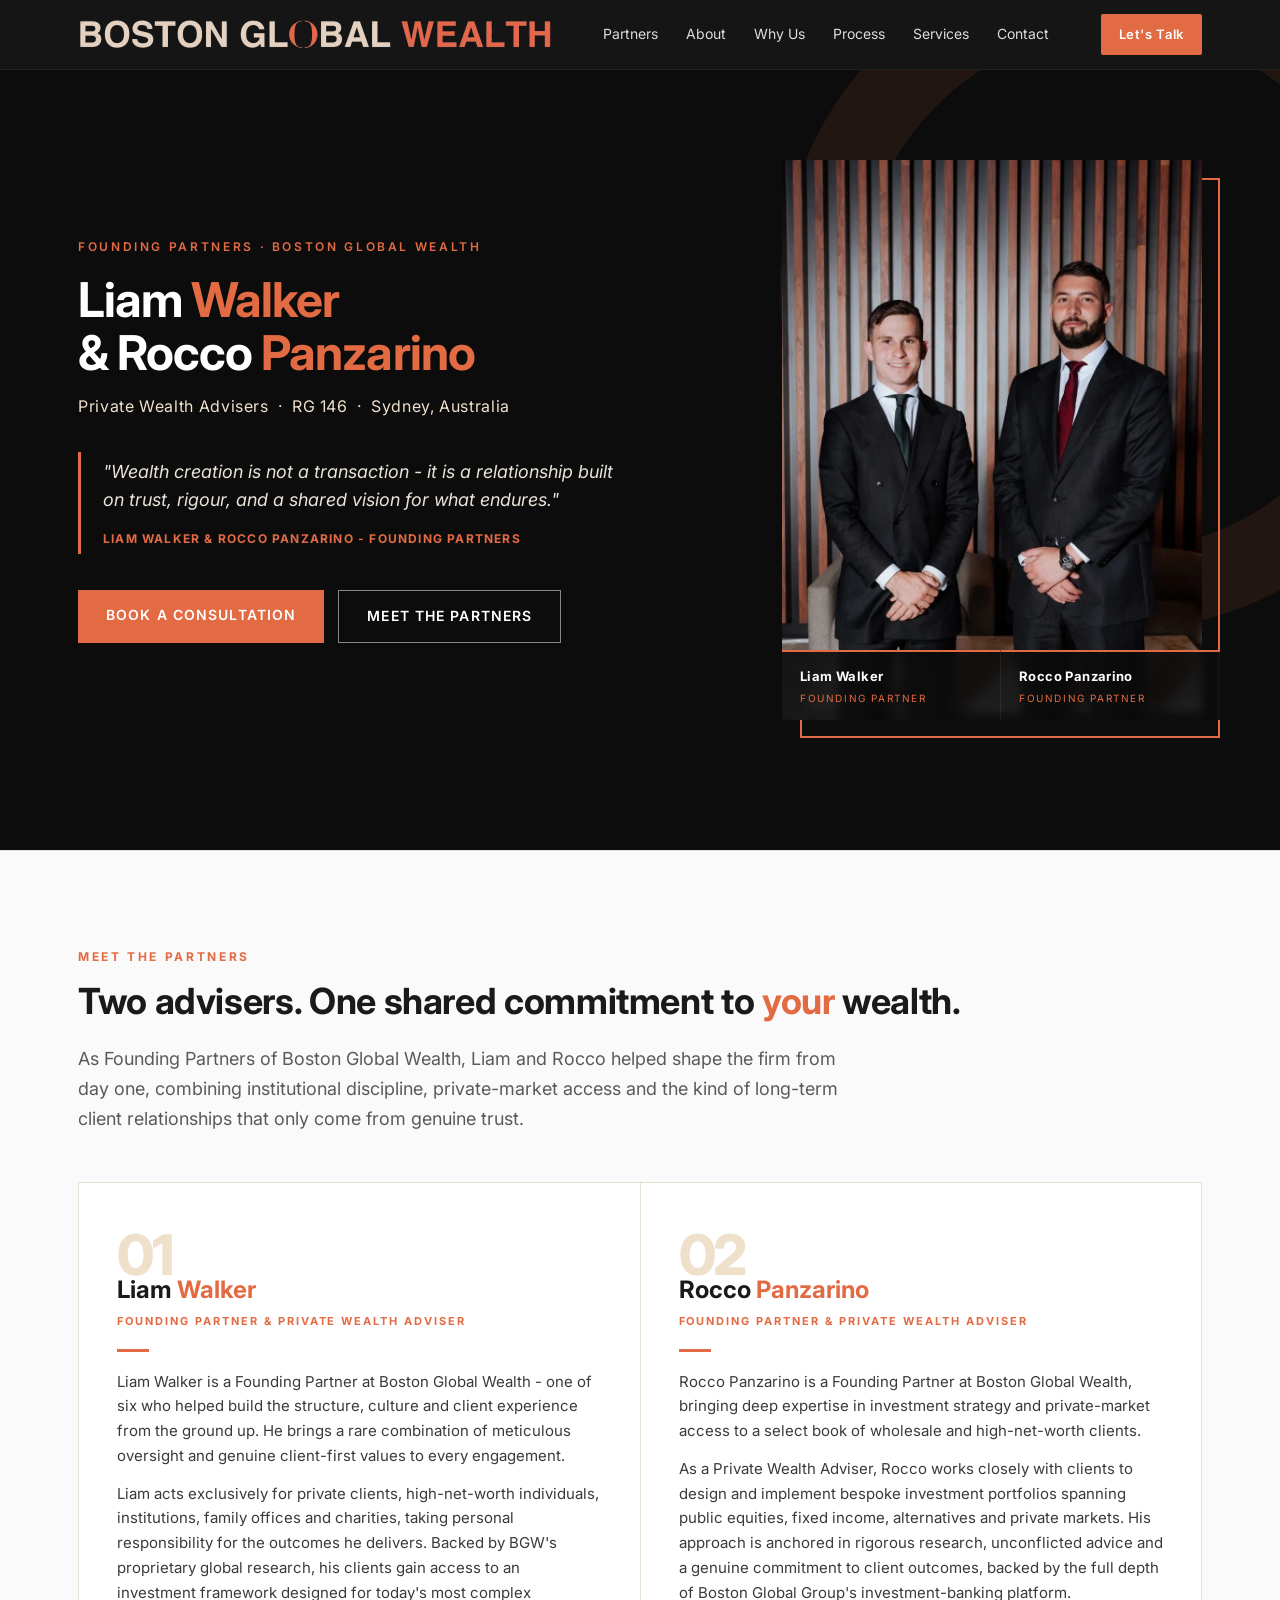
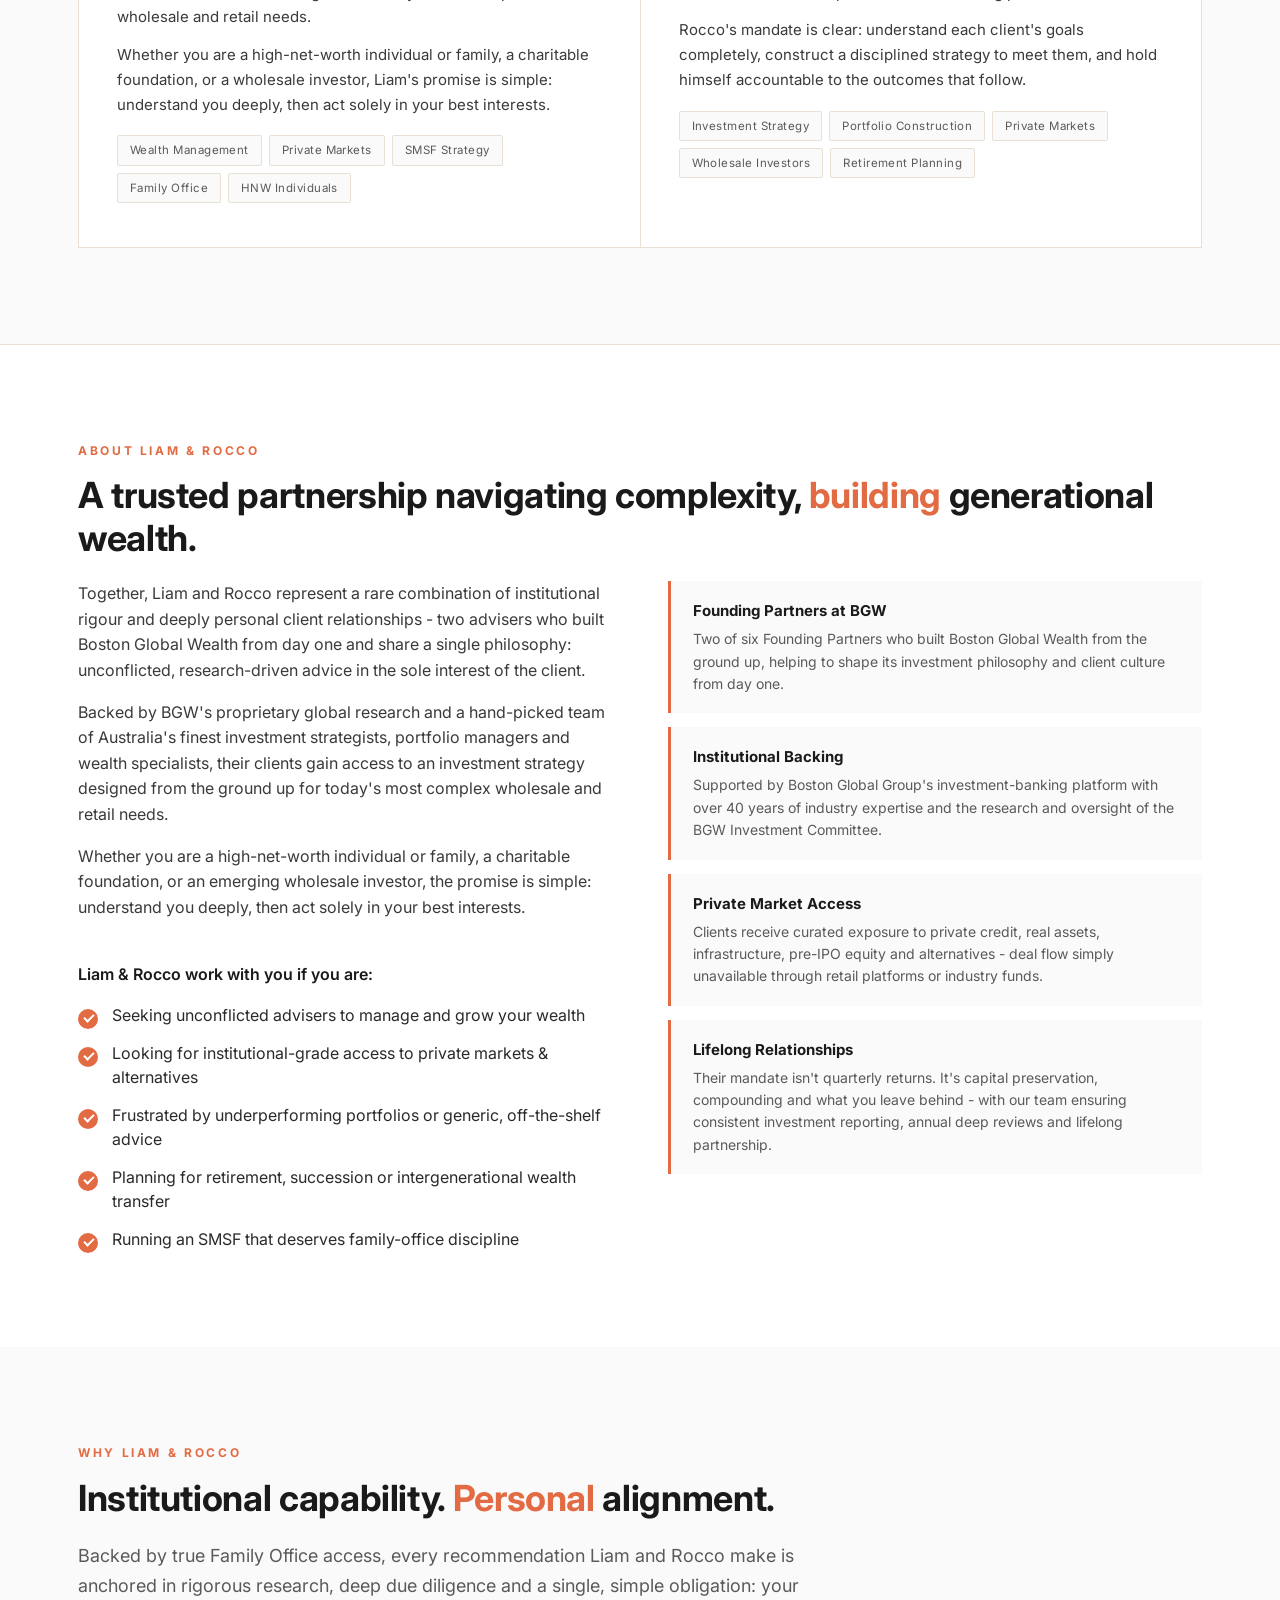
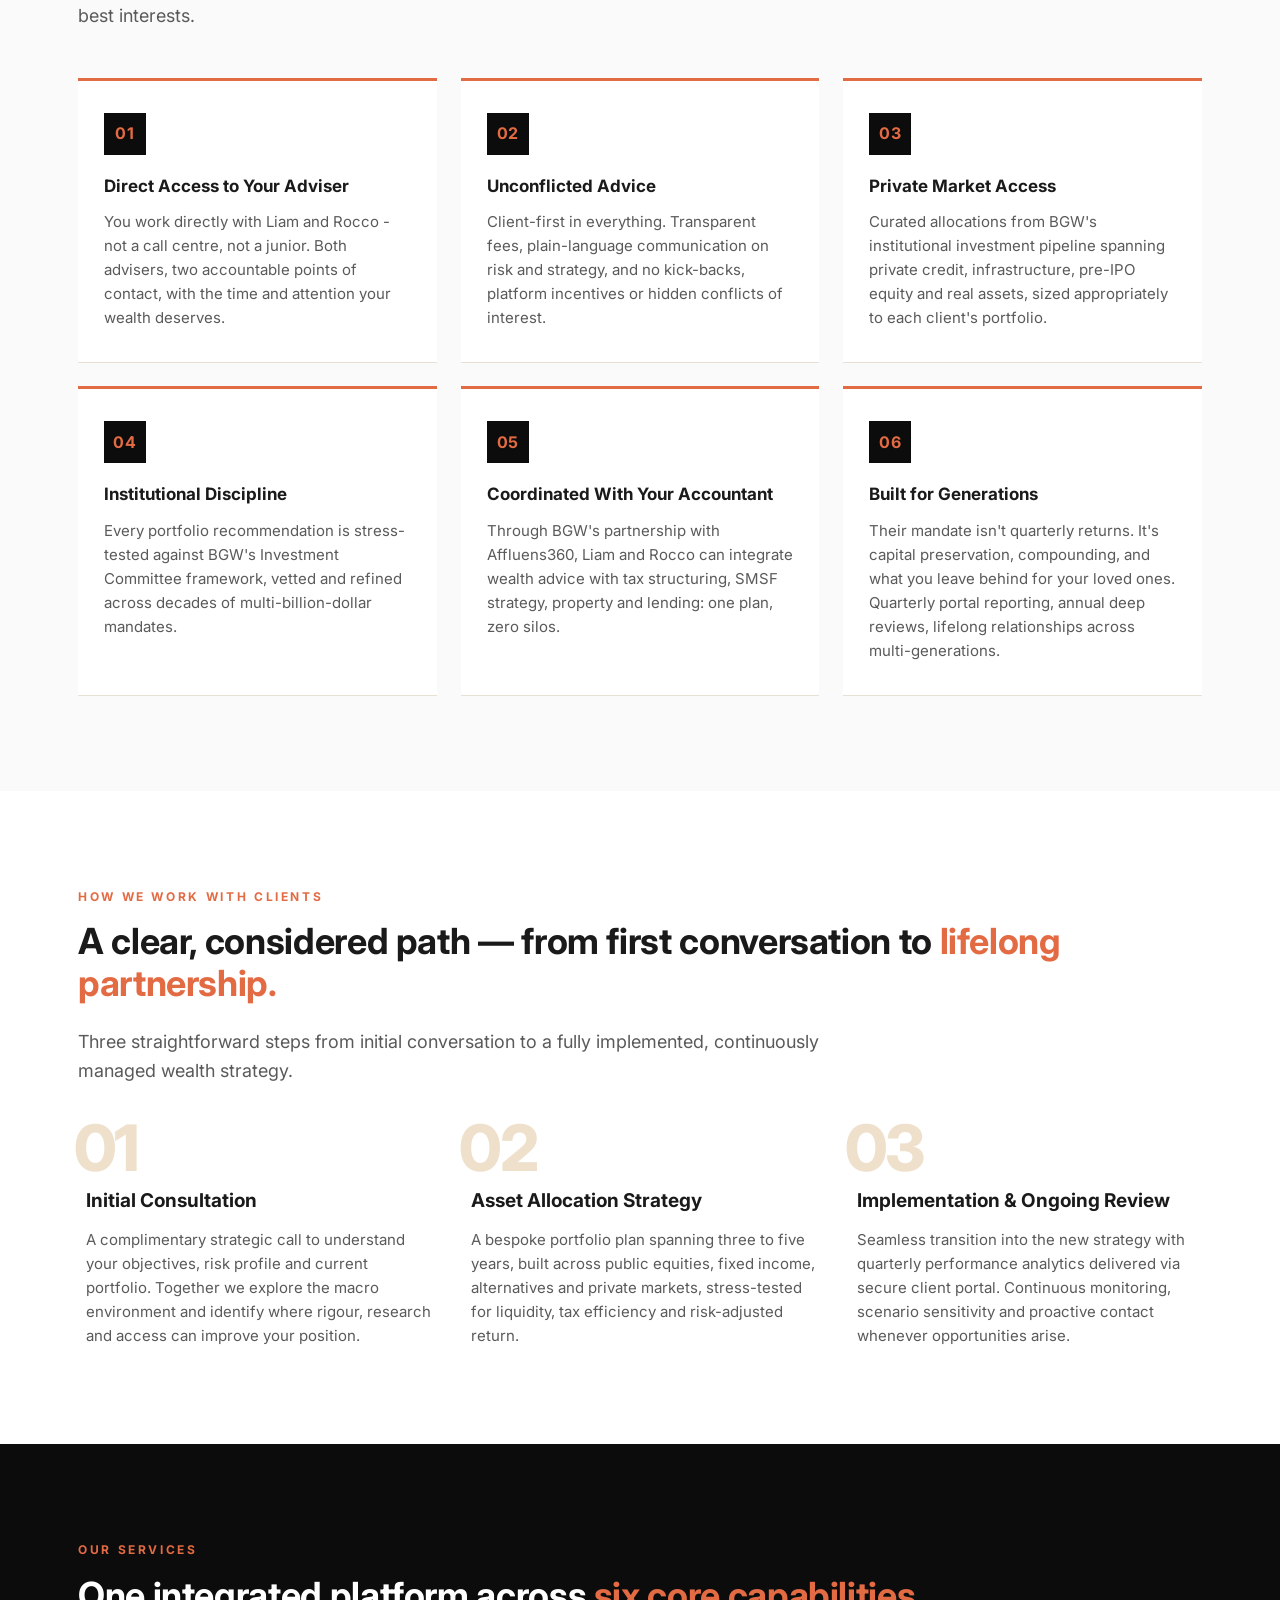
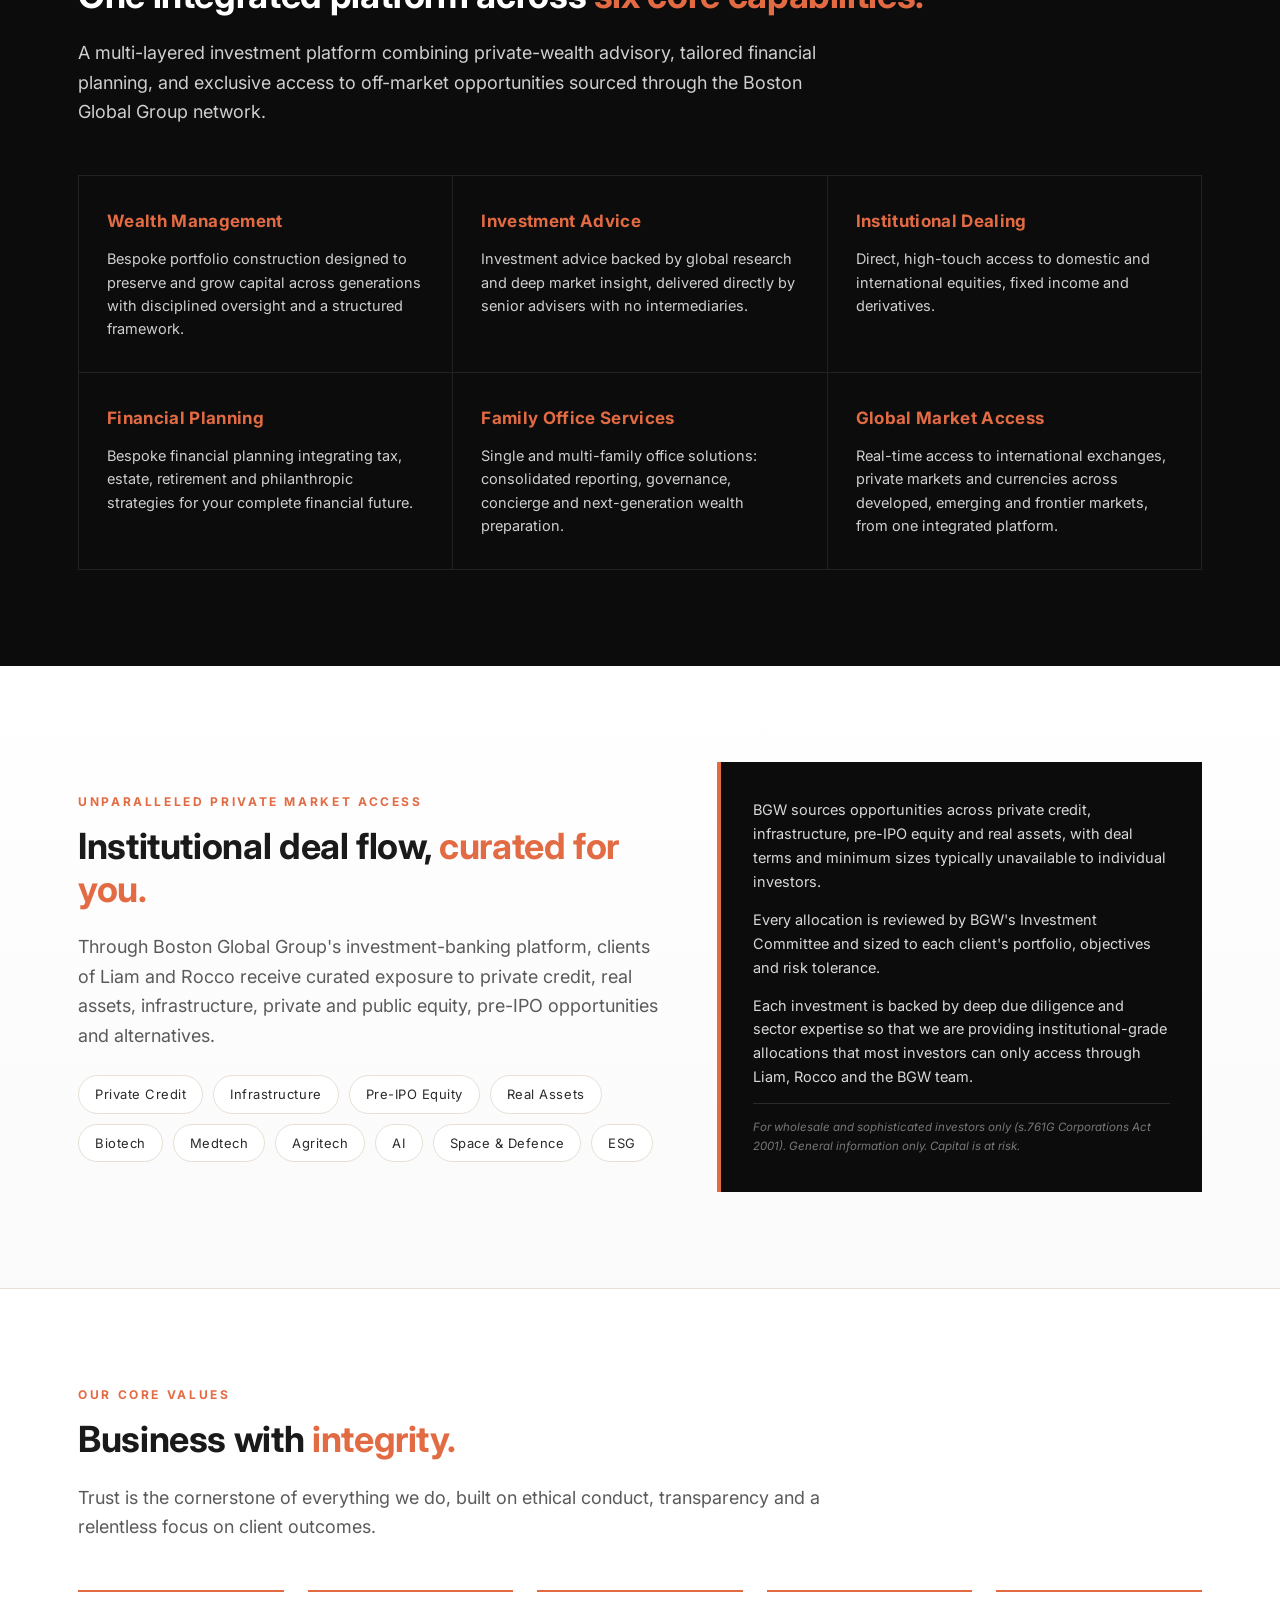
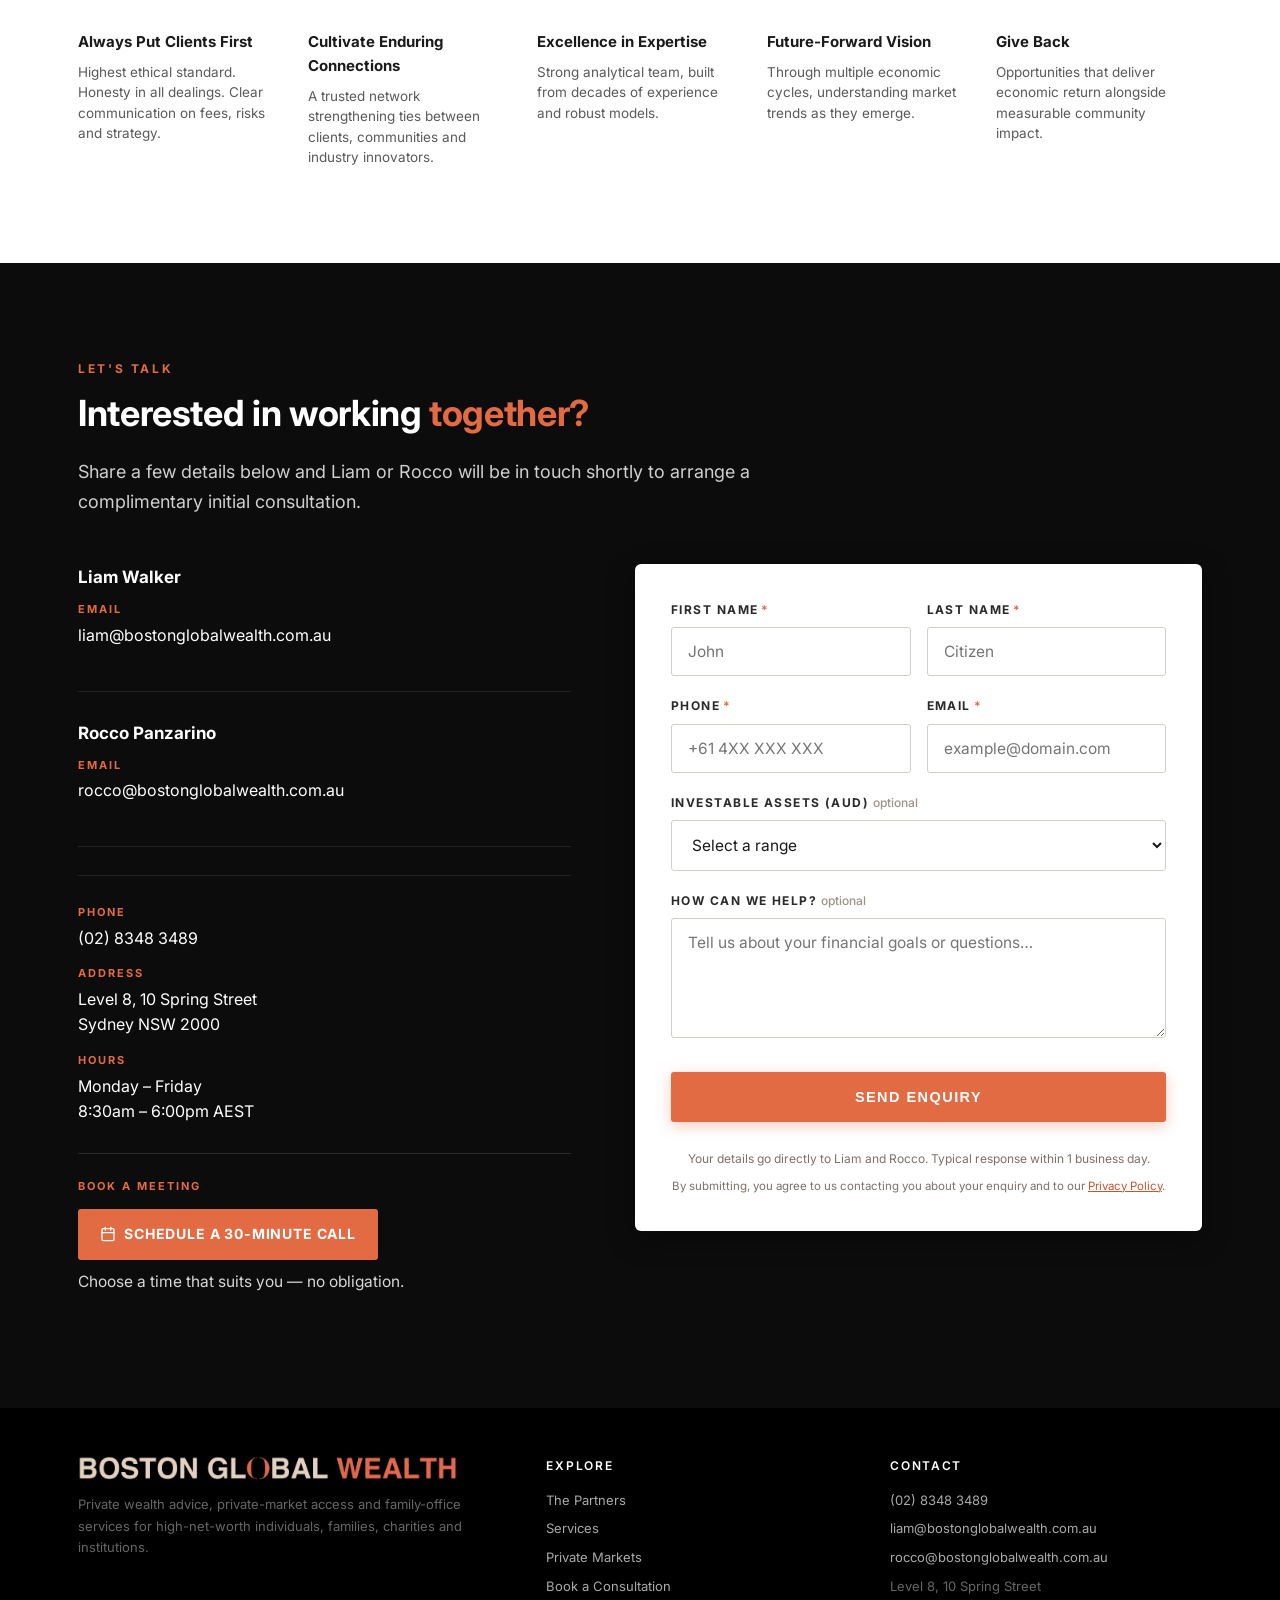
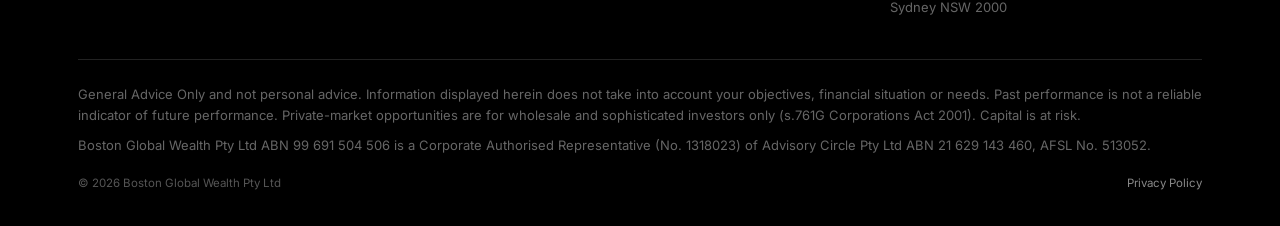
==== commit dab5ca16: "Add files via upload Lead-Optimised website update" ====
--- a/index.html
+++ b/index.html
@@ -1,572 +1,679 @@
-<!DOCTYPE html>
-<html lang="en">
-<head>
-<!-- Meta Pixel Code -->
-<script>
-!function(f,b,e,v,n,t,s)
-{if(f.fbq)return;n=f.fbq=function(){n.callMethod?
-n.callMethod.apply(n,arguments):n.queue.push(arguments)};
-if(!f._fbq)f._fbq=n;n.push=n;n.loaded=!0;n.version='2.0';
-n.queue=[];t=b.createElement(e);t.async=!0;
-t.src=v;s=b.getElementsByTagName(e)[0];
-s.parentNode.insertBefore(t,s)}(window, document,'script',
-'https://connect.facebook.net/en_US/fbevents.js');
-fbq('init', '972349529038336');
-fbq('track', 'PageView');
-</script>
-<noscript><img height="1" width="1" style="display:none"
-src="https://www.facebook.com/tr?id=972349529038336&ev=PageView&noscript=1"
-/></noscript>
-<!-- End Meta Pixel Code -->
-<meta charset="UTF-8">
-<meta name="viewport" content="width=device-width, initial-scale=1.0">
-<meta name="description" content="Liam Walker & Rocco Panzarino are Founding Partners & Private Wealth Advisers at Boston Global Wealth, delivering sophisticated investment solutions for high-net-worth individuals, wholesale investors and family offices.">
-<title>Liam Walker & Rocco Panzarino | Founding Partners | Boston Global Wealth</title>
-<link rel="preconnect" href="https://fonts.googleapis.com">
-<link href="https://fonts.googleapis.com/css2?family=Inter:wght@300;400;500;600;700;800&display=swap" rel="stylesheet">
-<style>
-  :root{
-    --bgw-black:#0c0c0c;
-    --bgw-ink:#1a1a1a;
-    --bgw-cream:#efe0cc;
-    --bgw-orange:#e36b43;
-    --bgw-orange-dark:#c5552f;
-    --bgw-grey:#5a5a5a;
-    --bgw-line:#e8e0d4;
-    --bgw-bg:#fafafa;
-  }
-  *{box-sizing:border-box;margin:0;padding:0}
-  html{scroll-behavior:smooth}
-  body{font-family:'Inter','Helvetica Neue','Segoe UI',Arial,sans-serif;color:var(--bgw-ink);background:#fff;line-height:1.6;-webkit-font-smoothing:antialiased}
-  img{max-width:100%;display:block}
-  a{color:inherit;text-decoration:none}
-  .container{max-width:1180px;margin:0 auto;padding:0 28px}
-
-  /* NAV */
-  .nav{position:sticky;top:0;background:rgba(12,12,12,.96);backdrop-filter:blur(6px);z-index:50;border-bottom:1px solid rgba(255,255,255,.06)}
-  .nav-inner{display:flex;align-items:center;justify-content:space-between;padding:14px 28px;max-width:1180px;margin:0 auto}
-  .nav-logo img{height:30px;width:auto;display:block}
-  .nav-links{display:flex;gap:28px;font-size:14px}
-  .nav-links a{color:#ddd;transition:color .2s}
-  .nav-links a:hover{color:var(--bgw-orange)}
-  .nav-cta{background:var(--bgw-orange);color:#fff;padding:10px 18px;border-radius:2px;font-size:13px;letter-spacing:.05em;font-weight:600;transition:background .2s;white-space:nowrap}
-  .nav-cta:hover{background:var(--bgw-orange-dark)}
-  @media(max-width:780px){.nav-links{display:none}}
-
-  /* HERO */
-  .hero{background:var(--bgw-black);color:#fff;padding:90px 0 130px;position:relative;overflow:hidden}
-  .hero::before{content:"";position:absolute;right:-180px;top:-120px;width:520px;height:520px;border-radius:50%;border:80px solid var(--bgw-orange);opacity:.10;pointer-events:none}
-  .hero-grid{display:grid;grid-template-columns:1.25fr 1fr;gap:72px;align-items:center;position:relative;z-index:2}
-  .hero-eyebrow{color:var(--bgw-orange);letter-spacing:.22em;font-size:12px;font-weight:600;margin-bottom:18px;text-transform:uppercase}
-  .hero h1{font-size:48px;line-height:1.1;font-weight:700;letter-spacing:-.02em;margin-bottom:14px}
-  .hero h1 .accent{color:var(--bgw-orange)}
-  .hero .role{color:var(--bgw-cream);font-size:16px;letter-spacing:.04em;margin-bottom:34px;line-height:1.5}
-  .hero blockquote{border-left:3px solid var(--bgw-orange);padding:6px 0 6px 22px;font-size:18px;line-height:1.6;font-style:italic;color:#e9e3d8;margin-bottom:36px;max-width:560px}
-  .hero blockquote cite{display:block;margin-top:14px;font-style:normal;font-size:12px;letter-spacing:.1em;text-transform:uppercase;color:var(--bgw-orange);font-weight:700}
-  .hero-ctas{display:flex;gap:14px;flex-wrap:wrap}
-  .btn{display:inline-block;padding:14px 28px;font-size:14px;letter-spacing:.08em;font-weight:600;text-transform:uppercase;transition:all .2s;border:none;cursor:pointer}
-  .btn-primary{background:var(--bgw-orange);color:#fff}
-  .btn-primary:hover{background:var(--bgw-orange-dark)}
-  .btn-ghost{background:transparent;color:#fff;border:1.5px solid rgba(255,255,255,.5)}
-  .btn-ghost:hover{background:#fff;color:var(--bgw-black)}
-
-  /* HERO PHOTO */
-  .hero-photo{position:relative}
-  .hero-photo .frame{width:100%;max-width:420px;margin-left:auto;position:relative}
-  .hero-photo .frame::before{content:"";position:absolute;inset:18px -18px -18px 18px;border:2px solid var(--bgw-orange);z-index:0;pointer-events:none}
-  .hero-photo img{position:relative;z-index:1;width:100%;border-radius:2px;object-fit:cover;object-position:center top;aspect-ratio:3/4}
-  .photo-names{position:absolute;bottom:0;left:0;right:-18px;z-index:2;display:grid;grid-template-columns:1fr 1fr}
-  .pnt{background:rgba(12,12,12,.9);backdrop-filter:blur(4px);padding:14px 18px;border-top:2px solid var(--bgw-orange)}
-  .pnt:first-child{border-right:1px solid rgba(255,255,255,.07)}
-  .pnt .pname{color:#fff;font-size:13px;font-weight:700;letter-spacing:.03em}
-  .pnt .prole{color:var(--bgw-orange);font-size:10px;letter-spacing:.16em;text-transform:uppercase;margin-top:3px}
-  @media(max-width:880px){
-    .hero-grid{grid-template-columns:1fr;gap:48px}
-    .hero h1{font-size:34px}
-    .hero blockquote{font-size:16px}
-    .hero-photo .frame{max-width:320px;margin:0 auto}
-    .photo-names{right:0}
-  }
-
-  /* SECTION COMMON */
-  section{padding:96px 0}
-  .section-label{color:var(--bgw-orange);letter-spacing:.22em;font-size:12px;font-weight:700;text-transform:uppercase;margin-bottom:14px}
-  h2{font-size:36px;line-height:1.18;font-weight:700;letter-spacing:-.01em;margin-bottom:22px}
-  h2 .accent{color:var(--bgw-orange)}
-  h3{font-size:20px;font-weight:700;margin-bottom:10px;color:var(--bgw-ink)}
-  .lede{font-size:18px;color:var(--bgw-grey);max-width:760px;margin-bottom:48px;line-height:1.65}
-
-  /* PROFILES */
-  .profiles{background:var(--bgw-bg);border-top:1px solid var(--bgw-line)}
-  .profiles-grid{display:grid;grid-template-columns:1fr 1fr;gap:1px;background:var(--bgw-line);border:1px solid var(--bgw-line);margin-top:8px}
-  .pcard{background:#fff;padding:44px 38px}
-  .pcard-num{font-size:56px;line-height:1;color:var(--bgw-cream);font-weight:800;letter-spacing:-.04em;margin-bottom:-12px}
-  .pcard h3{font-size:24px;font-weight:700;color:var(--bgw-ink);margin-bottom:4px}
-  .pcard h3 .accent{color:var(--bgw-orange)}
-  .pcard-role{color:var(--bgw-orange);font-size:11px;font-weight:700;letter-spacing:.18em;text-transform:uppercase;margin-bottom:18px;display:block}
-  .pcard-rule{width:32px;height:3px;background:var(--bgw-orange);margin-bottom:18px}
-  .pcard p{font-size:15px;color:#3a3a3a;margin-bottom:13px;line-height:1.65}
-  .pcard-tags{display:flex;flex-wrap:wrap;gap:7px;margin-top:18px}
-  .ptag{padding:5px 12px;background:var(--bgw-bg);border:1px solid var(--bgw-line);color:var(--bgw-grey);font-size:11.5px;letter-spacing:.04em;border-radius:2px}
-  @media(max-width:780px){.profiles-grid{grid-template-columns:1fr}}
-
-  /* ABOUT */
-  .about{background:#fff;border-top:1px solid var(--bgw-line)}
-  .about-grid{display:grid;grid-template-columns:1fr 1fr;gap:56px;align-items:start}
-  .about-grid p{margin-bottom:16px;color:#3a3a3a;font-size:16px}
-  .check-list{list-style:none;display:grid;gap:14px;margin-top:6px}
-  .check-list li{padding-left:34px;position:relative;font-size:16px;color:#2a2a2a;line-height:1.5}
-  .check-list li::before{content:"";position:absolute;left:0;top:6px;width:20px;height:20px;background:var(--bgw-orange);border-radius:50%}
-  .check-list li::after{content:"";position:absolute;left:6px;top:11px;width:8px;height:4px;border-left:2px solid #fff;border-bottom:2px solid #fff;transform:rotate(-45deg)}
-  .about-cards{display:grid;gap:14px}
-  .acard{background:var(--bgw-bg);border-left:3px solid var(--bgw-orange);padding:18px 22px}
-  .acard h4{font-size:15px;font-weight:700;color:var(--bgw-ink);margin-bottom:5px}
-  .acard p{font-size:14px;color:var(--bgw-grey);margin-bottom:0;line-height:1.6}
-  @media(max-width:780px){.about-grid{grid-template-columns:1fr;gap:32px}}
-
-  /* WHY */
-  .why{background:var(--bgw-bg)}
-  .why-cards{display:grid;grid-template-columns:repeat(3,1fr);gap:24px;margin-top:8px}
-  .why-card{background:#fff;padding:32px 26px;border-top:3px solid var(--bgw-orange);box-shadow:0 1px 0 var(--bgw-line)}
-  .why-card .icon{width:42px;height:42px;background:var(--bgw-black);color:var(--bgw-orange);display:flex;align-items:center;justify-content:center;margin-bottom:18px;font-weight:700;font-size:16px;letter-spacing:.04em;flex-shrink:0}
-  .why-card h3{font-size:17px;margin-bottom:10px;color:var(--bgw-ink)}
-  .why-card p{color:var(--bgw-grey);font-size:15px}
-  @media(max-width:880px){.why-cards{grid-template-columns:1fr}}
-
-  /* PROCESS */
-  .process{background:#fff}
-  .steps{display:grid;grid-template-columns:repeat(3,1fr);gap:32px;margin-top:8px}
-  .step{position:relative;padding-top:18px}
-  .step .num{font-size:64px;line-height:1;color:var(--bgw-cream);font-weight:800;letter-spacing:-.04em;position:absolute;top:-18px;left:-4px;z-index:0}
-  .step .body{position:relative;z-index:1;padding-left:8px}
-  .step h3{font-size:19px;margin-bottom:12px;padding-top:34px}
-  .step p{font-size:15px;color:var(--bgw-grey)}
-  @media(max-width:880px){.steps{grid-template-columns:1fr;gap:40px}}
-
-  /* SERVICES */
-  .services{background:var(--bgw-black);color:#fff}
-  .services h2{color:#fff}
-  .services .lede{color:#cfcfcf}
-  .svc-grid{display:grid;grid-template-columns:repeat(3,1fr);gap:1px;background:#222;border:1px solid #222}
-  .svc{background:var(--bgw-black);padding:32px 28px;transition:background .2s}
-  .svc:hover{background:#171717}
-  .svc h3{color:var(--bgw-orange);font-size:17px;margin-bottom:12px;letter-spacing:.02em}
-  .svc p{font-size:14.5px;color:#cfcfcf;line-height:1.6}
-  @media(max-width:880px){.svc-grid{grid-template-columns:1fr}}
-
-  /* PRIVATE MARKETS */
-  .pma{background:linear-gradient(180deg,#fff 0%,var(--bgw-bg) 100%)}
-  .pma-grid{display:grid;grid-template-columns:1.2fr 1fr;gap:56px;align-items:center}
-  .pill-row{display:flex;flex-wrap:wrap;gap:10px;margin-top:24px}
-  .pill{padding:8px 16px;background:#fff;border:1px solid var(--bgw-line);color:#2a2a2a;font-size:13px;letter-spacing:.04em;border-radius:999px;transition:all .15s;cursor:pointer;display:inline-block}
-  .pill:hover{background:var(--bgw-orange);color:#fff;border-color:var(--bgw-orange);transform:translateY(-1px);box-shadow:0 4px 12px rgba(227,107,67,.25)}
-  .pma-card{background:var(--bgw-black);color:#fff;padding:36px 32px;border-left:4px solid var(--bgw-orange)}
-  .pma-card p{color:#d8d8d8;font-size:14.5px;margin-bottom:14px;line-height:1.65}
-  .pma-card p:last-child{margin-bottom:0}
-  .pma-disc{font-size:11.5px!important;color:#777!important;font-style:italic;border-top:1px solid #2a2a2a;padding-top:14px;margin-top:6px!important}
-  @media(max-width:880px){.pma-grid{grid-template-columns:1fr;gap:32px}}
-
-  /* VALUES */
-  .values{background:#fff;border-top:1px solid var(--bgw-line)}
-  .val-grid{display:grid;grid-template-columns:repeat(5,1fr);gap:24px;margin-top:8px}
-  .val{padding:24px 8px 0 0;border-top:2px solid var(--bgw-orange)}
-  .val h4{font-size:15px;font-weight:700;margin:14px 0 8px;color:var(--bgw-ink)}
-  .val p{font-size:13.5px;color:var(--bgw-grey);line-height:1.5}
-  @media(max-width:880px){.val-grid{grid-template-columns:1fr 1fr}}
-
-  /* CONTACT */
-  .contact{background:var(--bgw-black);color:#fff;padding:96px 0}
-  .contact h2{color:#fff}
-  .contact .lede{color:#cfcfcf}
-  .contact-grid{display:grid;grid-template-columns:1fr 1.15fr;gap:64px;align-items:start}
-  .contact-info p{color:#d8d8d8;margin-bottom:18px;font-size:15.5px}
-  .adviser-block{margin-bottom:28px;padding-bottom:28px;border-bottom:1px solid #222}
-  .adviser-block:last-of-type{border-bottom:none;margin-bottom:0;padding-bottom:0}
-  .adviser-name{color:#fff;font-size:17px;font-weight:700;margin-bottom:10px}
-  .clabel{color:var(--bgw-orange);text-transform:uppercase;letter-spacing:.18em;font-size:11px;margin-bottom:4px;font-weight:700}
-  .cvalue{color:#fff;font-size:16px;margin-bottom:14px}
-  .cvalue a{color:#fff;transition:color .2s}
-  .cvalue a:hover{color:var(--bgw-orange)}
-  .office-block{margin-top:28px;padding-top:28px;border-top:1px solid #222}
-  form{background:#fff;padding:36px;border-radius:6px;box-shadow:0 8px 28px rgba(0,0,0,.4)}
-  .field{margin-bottom:20px}
-  .field label{display:block;font-size:12px;letter-spacing:.12em;text-transform:uppercase;color:#2a2a2a;margin-bottom:8px;font-weight:700}
-  .field label .req{color:var(--bgw-orange);margin-left:3px}
-  .field input,.field textarea,.field select{width:100%;padding:14px 16px;background:#fff;border:1.5px solid #d4cfc6;color:#1a1a1a;font-size:15.5px;font-family:inherit;border-radius:3px;transition:border-color .15s,box-shadow .15s}
-  .field input:hover,.field textarea:hover,.field select:hover{border-color:#9a9389}
-  .field input:focus,.field textarea:focus,.field select:focus{outline:none;border-color:var(--bgw-orange);box-shadow:0 0 0 3px rgba(227,107,67,.18)}
-  .field textarea{resize:vertical;min-height:120px}
-  .form-row{display:grid;grid-template-columns:1fr 1fr;gap:16px}
-  .form-btn{background:var(--bgw-orange);color:#fff;border:none;padding:17px 32px;font-size:14.5px;letter-spacing:.1em;font-weight:700;text-transform:uppercase;cursor:pointer;width:100%;transition:background .2s,transform .1s;border-radius:3px;margin-top:6px;box-shadow:0 4px 14px rgba(227,107,67,.35)}
-  .form-btn:hover{background:var(--bgw-orange-dark);transform:translateY(-1px)}
-  .form-btn:active{transform:translateY(0)}
-  .form-note{margin-top:14px;font-size:12px;color:#7a7269;text-align:center}
-  .calendly-block{margin-top:28px;padding-top:24px;border-top:1px solid #2a2a2a}
-  .calendly-btn{display:inline-flex;align-items:center;background:var(--bgw-orange);color:#fff;padding:14px 22px;font-size:14px;font-weight:700;letter-spacing:.06em;text-transform:uppercase;border-radius:3px;transition:background .2s;margin-top:10px;text-decoration:none}
-  .calendly-btn:hover{background:var(--bgw-orange-dark)}
-  .calendly-note{color:#666;font-size:12px;margin-top:10px}
-  @media(max-width:880px){.contact-grid{grid-template-columns:1fr;gap:36px}.form-row{grid-template-columns:1fr}}
-
-  /* FOOTER */
-  footer{background:#000;color:#aaa;padding:48px 0 32px;font-size:13px}
-  .footer-grid{display:grid;grid-template-columns:1.4fr 1fr 1fr;gap:32px;margin-bottom:32px}
-  .footer-logo{height:24px;width:auto;display:block;margin-bottom:14px}
-  footer h5{color:#fff;font-size:12px;text-transform:uppercase;letter-spacing:.14em;margin-bottom:14px;font-weight:600}
-  footer a{color:#aaa;display:block;margin-bottom:8px;transition:color .2s}
-  footer a:hover{color:var(--bgw-orange)}
-  footer p{color:#666;font-size:13px;line-height:1.65;margin-bottom:8px}
-  .disclaimer{border-top:1px solid #222;padding-top:24px;font-size:11px;color:#555;line-height:1.7}
-  @media(max-width:780px){.footer-grid{grid-template-columns:1fr;gap:24px}}
-</style>
-</head>
-<body>
-
-<!-- NAV -->
-<nav class="nav">
-  <div class="nav-inner">
-    <a href="#" class="nav-logo">
-      <img src="[data-uri]" alt="Boston Global Wealth">
-    </a>
-    <div class="nav-links">
-      <a href="#profiles">Partners</a>
-      <a href="#about">About</a>
-      <a href="#why">Why Us</a>
-      <a href="#process">Process</a>
-      <a href="#services">Services</a>
-      <a href="#contact">Contact</a>
-    </div>
-    <a href="https://calendly.com/liam-bostonglobalwealth/30min" target="_blank" rel="noopener" class="nav-cta">Let's Talk</a>
-  </div>
-</nav>
-
-<!-- HERO -->
-<section class="hero">
-  <div class="container">
-    <div class="hero-grid">
-      <div>
-        <div class="hero-eyebrow">Founding Partners · Boston Global Wealth</div>
-        <h1>Liam <span class="accent">Walker</span><br>&amp; Rocco <span class="accent">Panzarino</span></h1>
-        <div class="role">Private Wealth Advisers &nbsp;·&nbsp; RG 146 &nbsp;·&nbsp; Sydney, Australia</div>
-        <blockquote>
-          "Wealth creation is not a transaction - it is a relationship built on trust, rigour, and a shared vision for what endures."
-          <cite>Liam Walker &amp; Rocco Panzarino - Founding Partners</cite>
-        </blockquote>
-        <div class="hero-ctas">
-          <a href="https://calendly.com/liam-bostonglobalwealth/30min" target="_blank" rel="noopener" class="btn btn-primary">Book a Consultation</a>
-          <a href="#profiles" class="btn btn-ghost">Meet the Partners</a>
-        </div>
-      </div>
-      <div class="hero-photo">
-        <div class="frame">
-          <img src="[data-uri]" alt="Liam Walker and Rocco Panzarino, Founding Partners at Boston Global Wealth">
-          <div class="photo-names">
-            <div class="pnt">
-              <div class="pname">Liam Walker</div>
-              <div class="prole">Founding Partner</div>
-            </div>
-            <div class="pnt">
-              <div class="pname">Rocco Panzarino</div>
-              <div class="prole">Founding Partner</div>
-            </div>
-          </div>
-        </div>
-      </div>
-    </div>
-  </div>
-</section>
-
-<!-- PARTNER PROFILES -->
-<section class="profiles" id="profiles">
-  <div class="container">
-    <div class="section-label">Meet the Partners</div>
-    <h2>Two advisers. One shared commitment to <span class="accent">your</span> wealth.</h2>
-    <p class="lede">As Founding Partners of Boston Global Wealth, Liam and Rocco helped shaped the firm from day one, combining institutional discipline, private-market access and the kind of long-term client relationships that only come from genuine trust.</p>
-    <div class="profiles-grid">
-      <div class="pcard">
-        <div class="pcard-num">01</div>
-        <h3>Liam <span class="accent">Walker</span></h3>
-        <span class="pcard-role">Founding Partner &amp; Private Wealth Adviser</span>
-        <div class="pcard-rule"></div>
-        <p>Liam Walker is a Founding Partner at Boston Global Wealth - one of six who helped build the structure, culture and client experience from the ground up. He brings a rare combination of meticulous oversight and genuine client-first values to every engagement.</p>
-        <p>Liam acts exclusively for private clients, high-net-worth individuals, institutions, family offices and charities, taking personal responsibility for the outcomes he delivers. Backed by BGW's proprietary global research, his clients gain access to an investment framework designed for today's most complex wholesale and retail needs.</p>
-        <p>Whether you are a high-net-worth individual or family, a charitable foundation, or a wholesale investor, Liam's promise is simple: understand you deeply, then act solely in your best interests.</p>
-        <div class="pcard-tags">
-          <span class="ptag">Wealth Management</span>
-          <span class="ptag">Private Markets</span>
-          <span class="ptag">SMSF Strategy</span>
-          <span class="ptag">Family Office</span>
-          <span class="ptag">HNW Individuals</span>
-        </div>
-      </div>
-      <div class="pcard">
-        <div class="pcard-num">02</div>
-        <h3>Rocco <span class="accent">Panzarino</span></h3>
-        <span class="pcard-role">Founding Partner &amp; Private Wealth Adviser</span>
-        <div class="pcard-rule"></div>
-        <p>Rocco Panzarino is a Founding Partner at Boston Global Wealth, bringing deep expertise in investment strategy and private-market access to a select book of wholesale and high-net-worth clients.</p>
-        <p>As a Private Wealth Adviser, Rocco works closely with clients to design and implement bespoke investment portfolios spanning public equities, fixed income, alternatives and private markets. His approach is anchored in rigorous research, unconflicted advice and a genuine commitment to client outcomes, backed by the full depth of Boston Global Group's investment-banking platform.</p>
-        <p>Rocco's mandate is clear: understand each client's goals completely, construct a disciplined strategy to meet them, and hold himself accountable to the outcomes that follow.</p>
-        <div class="pcard-tags">
-          <span class="ptag">Investment Strategy</span>
-          <span class="ptag">Portfolio Construction</span>
-          <span class="ptag">Private Markets</span>
-          <span class="ptag">Wholesale Investors</span>
-          <span class="ptag">Retirement Planning</span>
-        </div>
-      </div>
-    </div>
-  </div>
-</section>
-
-<!-- ABOUT -->
-<section class="about" id="about">
-  <div class="container">
-    <div class="section-label">About Liam &amp; Rocco</div>
-    <h2>A trusted partnership navigating complexity, <span class="accent">building</span> generational wealth.</h2>
-    <div class="about-grid">
-      <div>
-        <p>Together, Liam and Rocco represent a rare combination of institutional rigour and deeply personal client relationships - two advisers who built Boston Global Wealth from day one and share a single philosophy: unconflicted, research-driven advice in the sole interest of the client.</p>
-        <p>Backed by BGW's proprietary global research and a hand-picked team of Australia's finest investment strategists, portfolio managers and wealth specialists, their clients gain access to an investment strategy designed from the ground up for today's most complex wholesale and retail needs.</p>
-        <p>Whether you are a high-net-worth individual or family, a charitable foundation, or an emerging wholesale investor, the promise is simple: understand you deeply, then act solely in your best interests.</p>
-        <br>
-        <p style="font-weight:600;color:var(--bgw-ink)">Liam &amp; Rocco work with you if you are:</p>
-        <ul class="check-list" style="margin-top:16px">
-          <li>Seeking unconflicted advisers to manage and grow your wealth</li>
-          <li>Looking for institutional-grade access to private markets &amp; alternatives</li>
-          <li>Frustrated by underperforming portfolios or generic, off-the-shelf advice</li>
-          <li>Planning for retirement, succession or intergenerational wealth transfer</li>
-          <li>Running an SMSF that deserves family-office discipline</li>
-        </ul>
-      </div>
-      <div class="about-cards">
-        <div class="acard">
-          <h4>Founding Partners at BGW</h4>
-          <p>Two of six Founding Partners who built Boston Global Wealth from the ground up, helping to shape its investment philosophy and client culture from day one.</p>
-        </div>
-        <div class="acard">
-          <h4>Institutional Backing</h4>
-          <p>Supported by Boston Global Group's investment-banking platform with over 40 years of industry expertise and the research and oversight of the BGW Investment Committee.</p>
-        </div>
-        <div class="acard">
-          <h4>Private Market Access</h4>
-          <p>Clients receive curated exposure to private credit, real assets, infrastructure, pre-IPO equity and alternatives - deal flow simply unavailable through retail platforms or industry funds.</p>
-        </div>
-        <div class="acard">
-          <h4>Lifelong Relationships</h4>
-          <p>Their mandate isn't quarterly returns. It's capital preservation, compounding and what you leave behind - with our team ensuring consistent investment reporting, annual deep reviews and lifelong partnership.</p>
-        </div>
-      </div>
-    </div>
-  </div>
-</section>
-
-<!-- WHY -->
-<section class="why" id="why">
-  <div class="container">
-    <div class="section-label">Why Liam &amp; Rocco</div>
-    <h2>Institutional capability. <span class="accent">Personal</span> alignment.</h2>
-    <p class="lede">Backed by true Family Office access, every recommendation Liam and Rocco make is anchored in rigorous research, deep due diligence and a single, simple obligation: your best interests.</p>
-    <div class="why-cards">
-      <div class="why-card">
-        <div class="icon">01</div>
-        <h3>Direct Access to Your Adviser</h3>
-        <p>You work directly with Liam and Rocco - not a call centre, not a junior. Both advisers, two accountable points of contact, with the time and attention your wealth deserves.</p>
-      </div>
-      <div class="why-card">
-        <div class="icon">02</div>
-        <h3>Unconflicted Advice</h3>
-        <p>Client-first in everything. Transparent fees, plain-language communication on risk and strategy, and no kick-backs, platform incentives or hidden conflicts of interest.</p>
-      </div>
-      <div class="why-card">
-        <div class="icon">03</div>
-        <h3>Private Market Access</h3>
-        <p>Curated allocations from BGW's institutional investment pipeline spanning private credit, infrastructure, pre-IPO equity and real assets, sized appropriately to each client's portfolio.</p>
-      </div>
-      <div class="why-card">
-        <div class="icon">04</div>
-        <h3>Institutional Discipline</h3>
-        <p>Every portfolio recommendation is stress-tested against BGW's Investment Committee framework, vetted and refined across decades of multi-billion-dollar mandates.</p>
-      </div>
-      <div class="why-card">
-        <div class="icon">05</div>
-        <h3>Coordinated With Your Accountant</h3>
-        <p>Through BGW's partnership with Affluens360, Liam and Rocco can integrate wealth advice with tax structuring, SMSF strategy, property and lending: one plan, zero silos.</p>
-      </div>
-      <div class="why-card">
-        <div class="icon">06</div>
-        <h3>Built for Generations</h3>
-        <p>Their mandate isn't quarterly returns. It's capital preservation, compounding, and what you leave behind for your loved ones. Quarterly portal reporting, annual deep reviews, lifelong relationships across multi-generations.</p>
-      </div>
-    </div>
-  </div>
-</section>
-
-<!-- PROCESS -->
-<section class="process" id="process">
-  <div class="container">
-    <div class="section-label">How We Work With Clients</div>
-    <h2>A clear, considered path — from first conversation to <span class="accent">lifelong partnership.</span></h2>
-    <p class="lede">Three straightforward steps from initial conversation to a fully implemented, continuously managed wealth strategy.</p>
-    <div class="steps">
-      <div class="step">
-        <div class="num">01</div>
-        <div class="body">
-          <h3>Initial Consultation</h3>
-          <p>A complimentary strategic call to understand your objectives, risk profile and current portfolio. 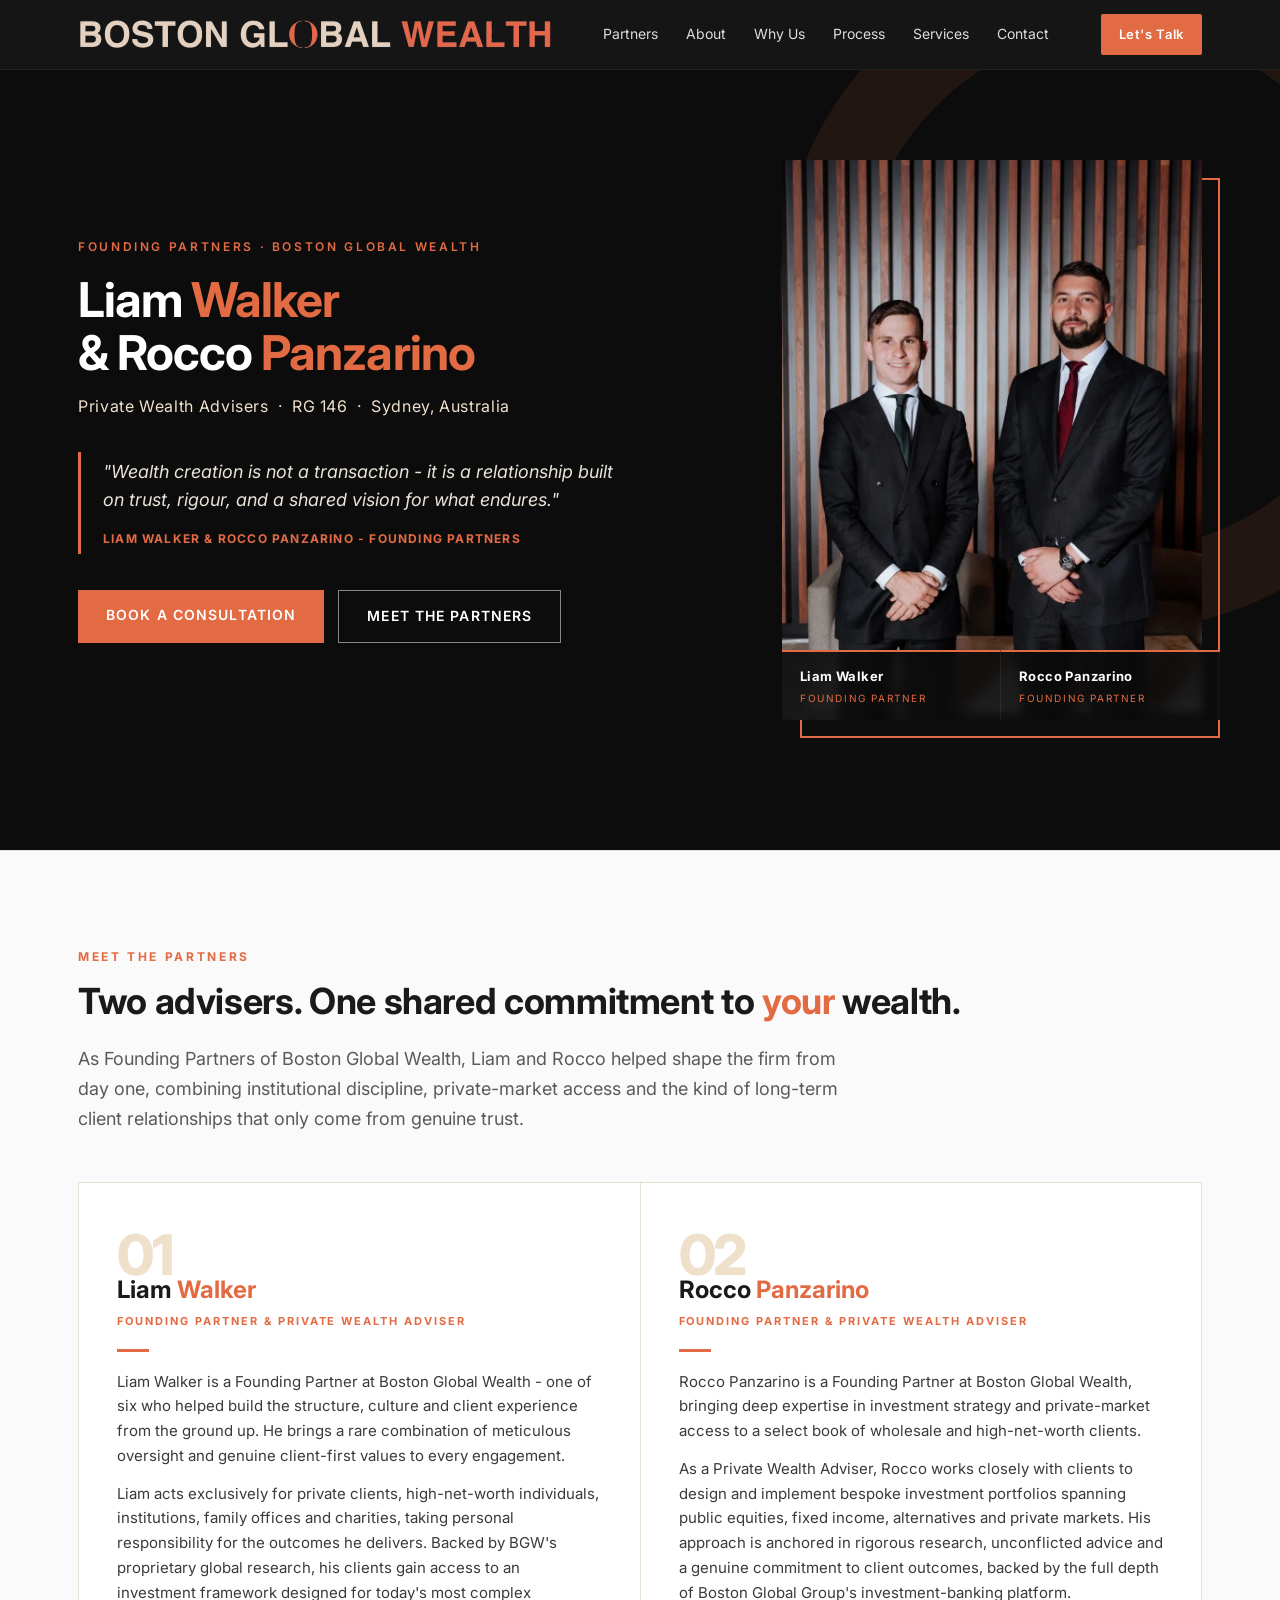
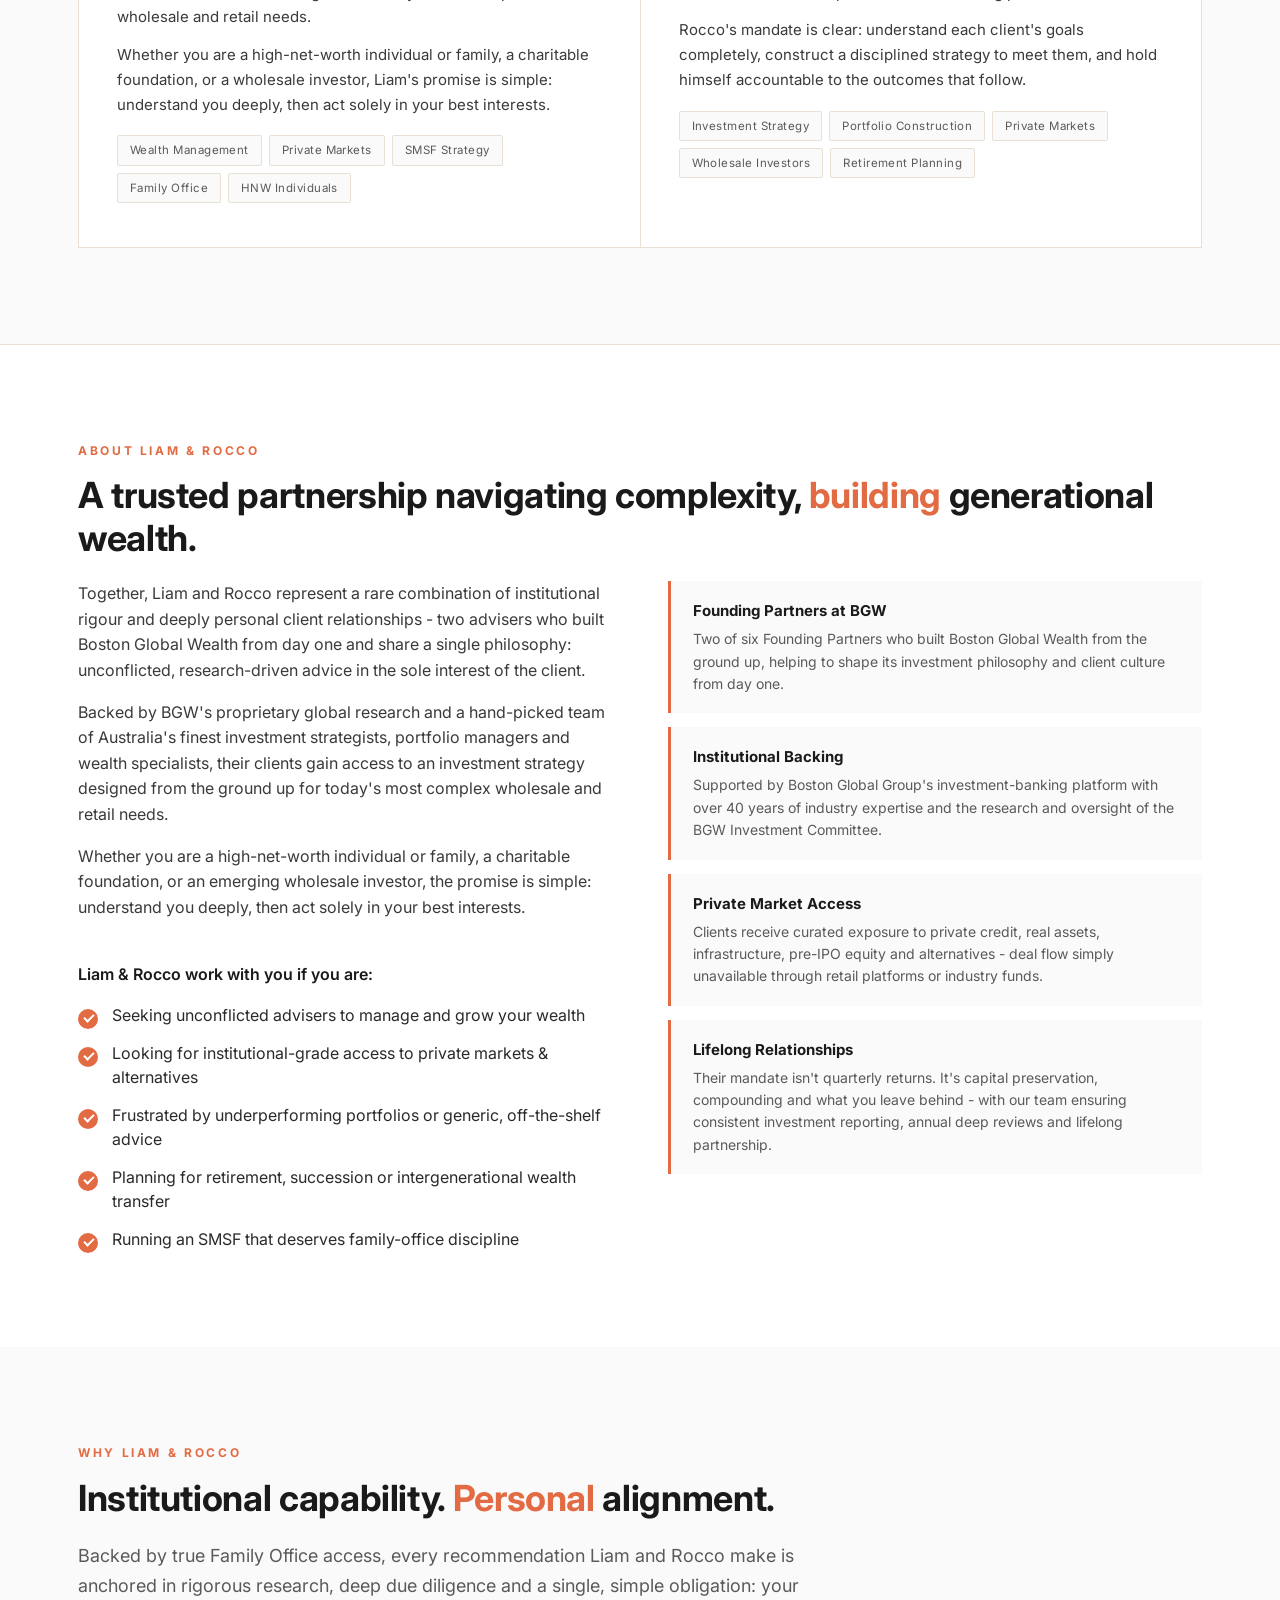
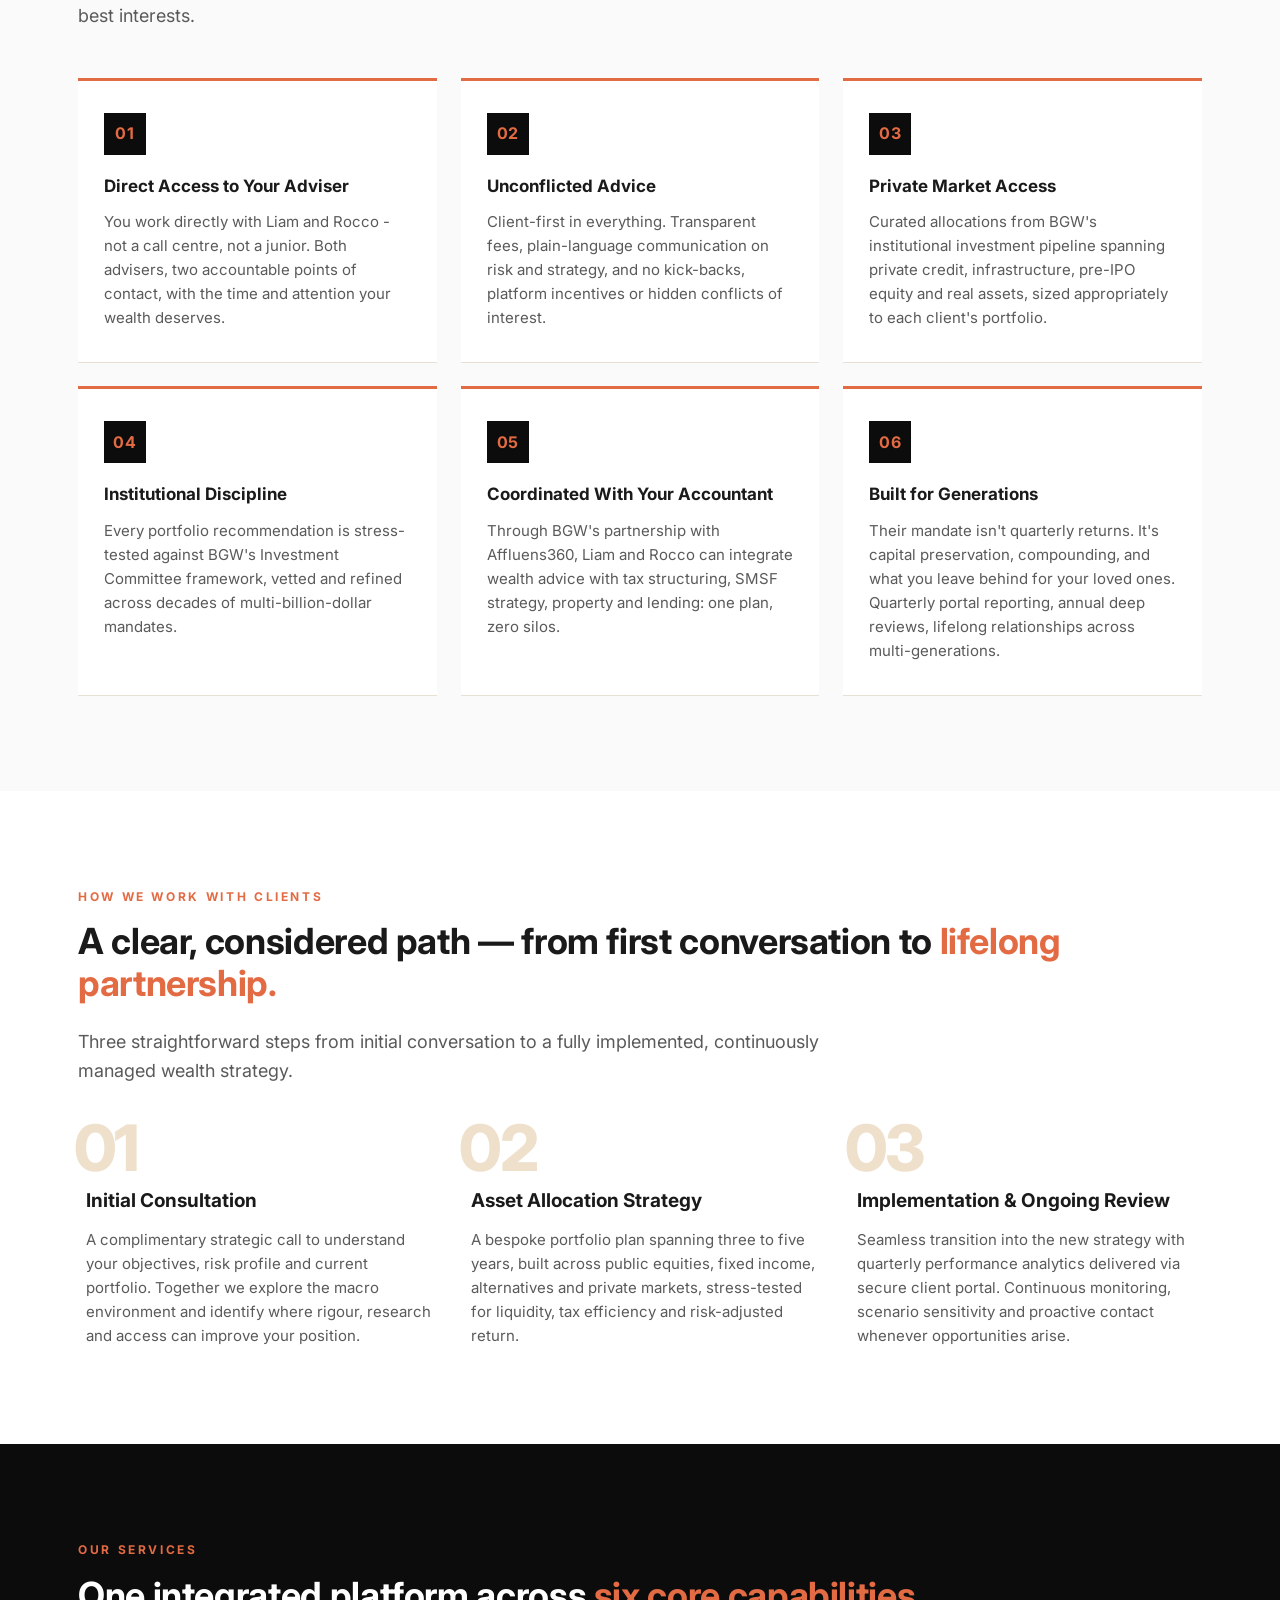
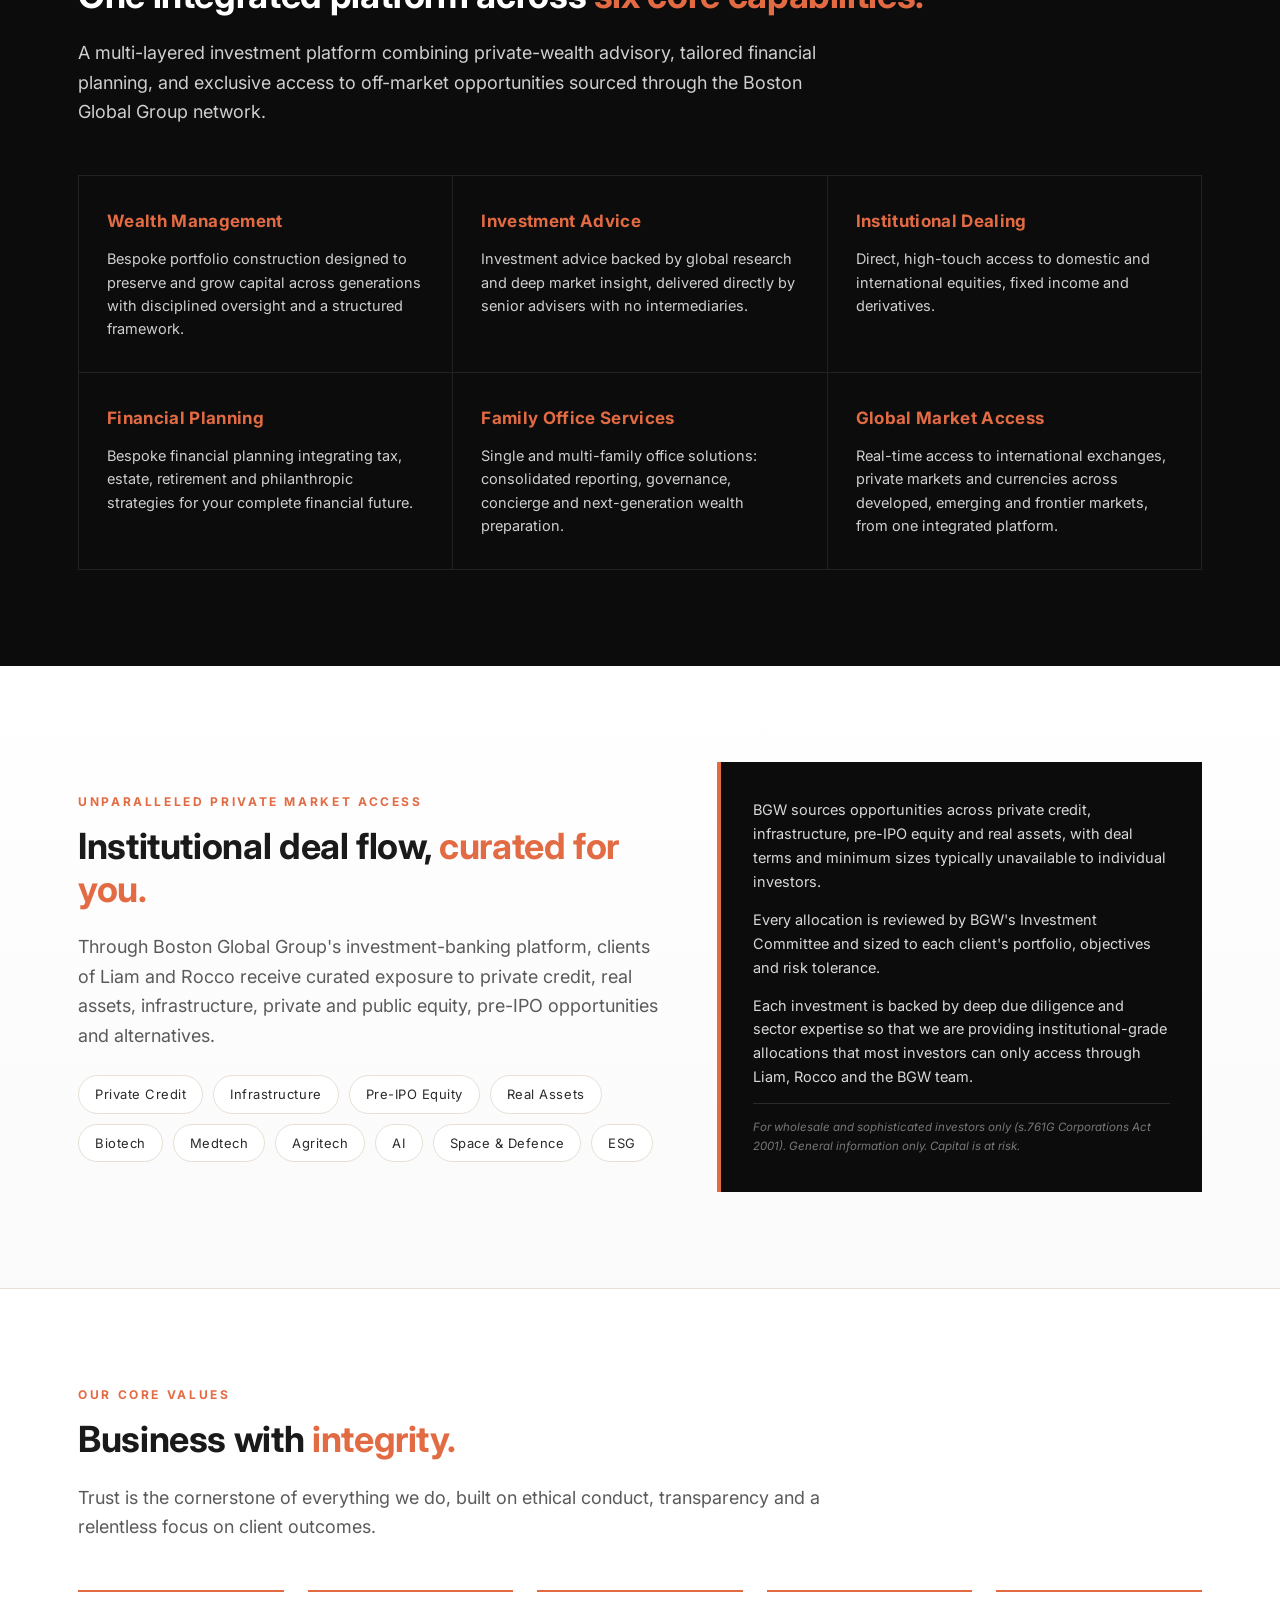
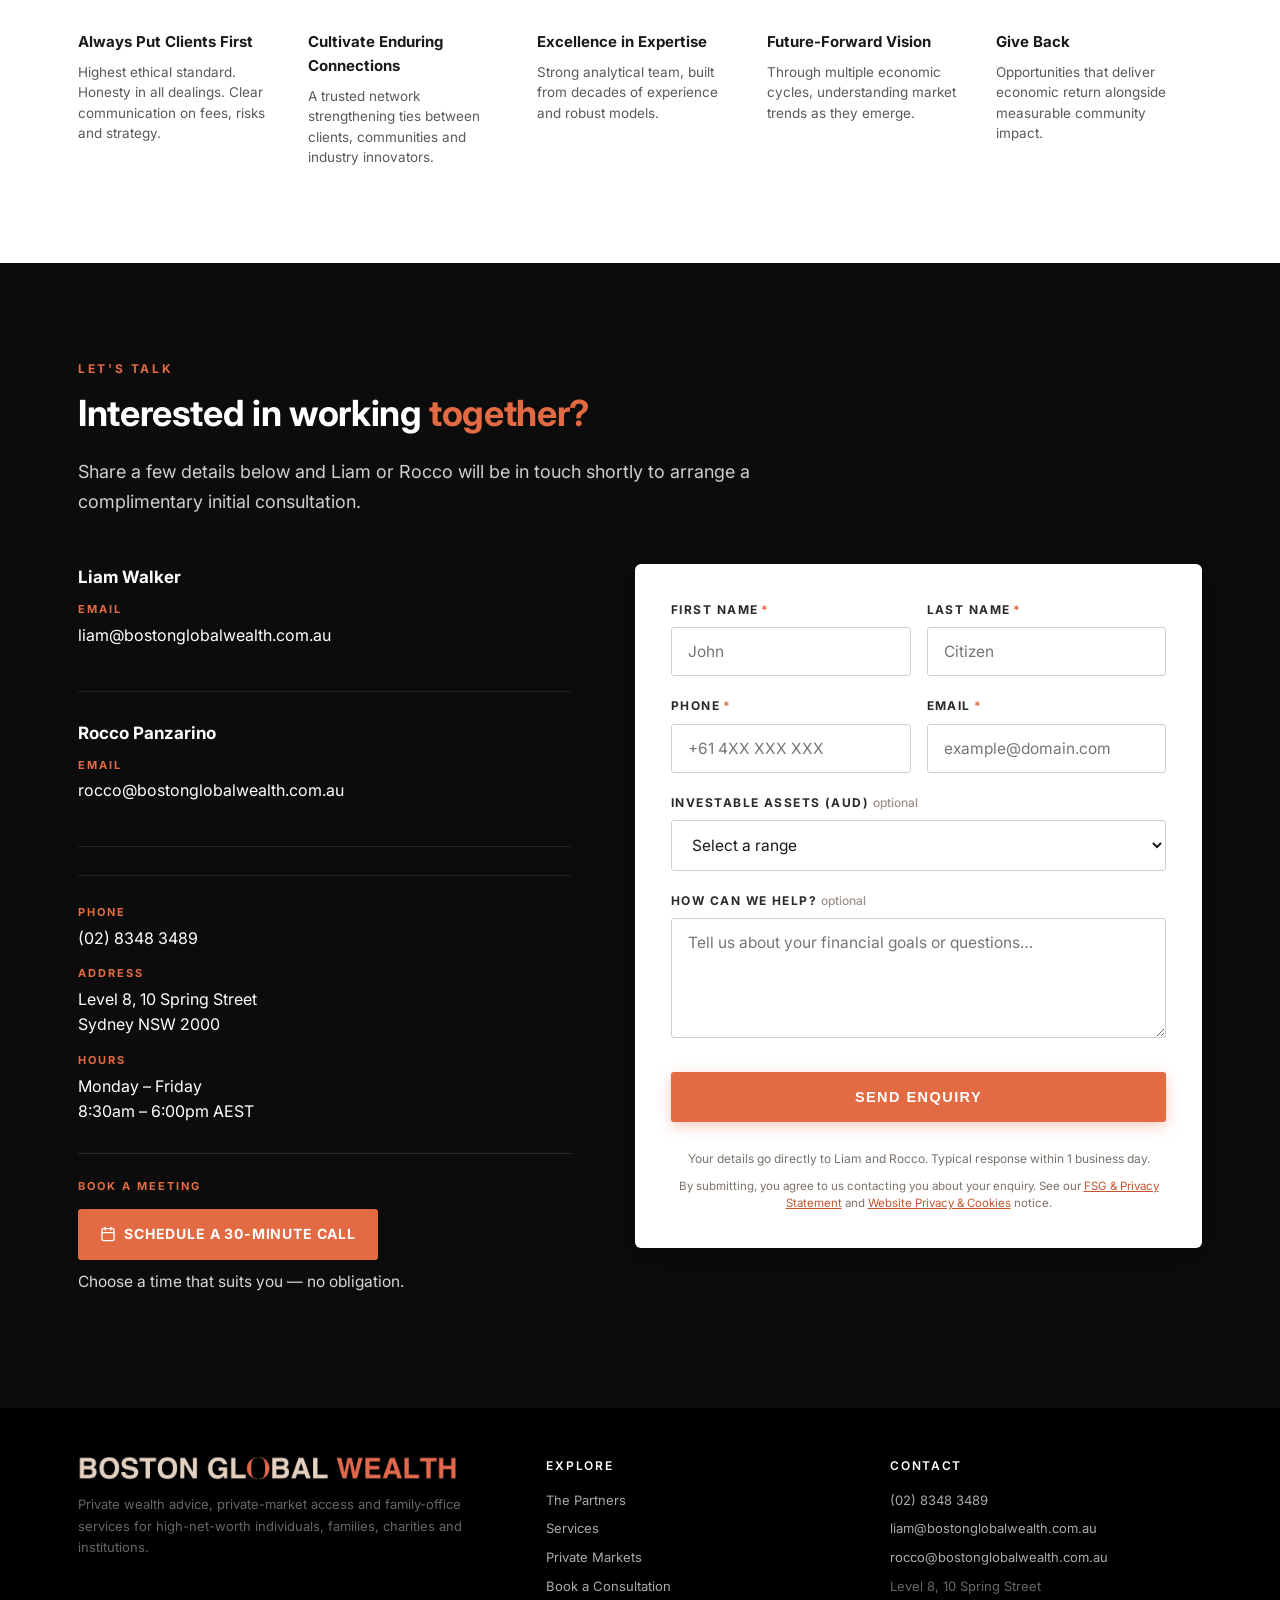
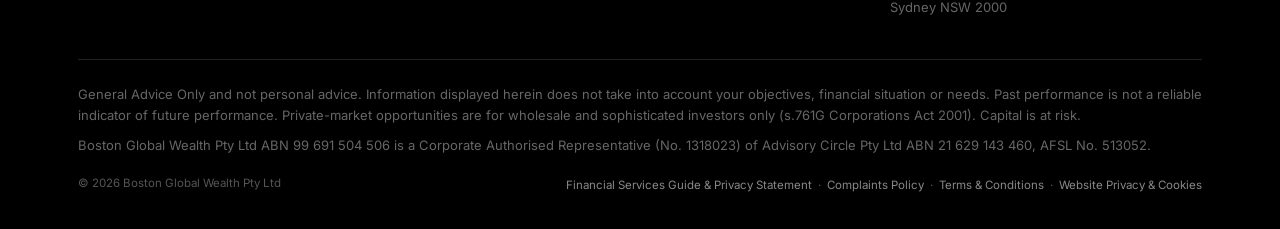
==== commit 4d1d4ca3: "Add files via upload FSG, Complaints and T&Cs added" ====
--- a/index.html
+++ b/index.html
@@ -272,7 +272,9 @@
 
   /* FOOTER LEGAL */
   .footer-legal{display:flex;flex-wrap:wrap;justify-content:space-between;gap:12px;margin-top:18px;font-size:11.5px;color:#555}
-  .footer-legal a{display:inline;color:#888;margin:0 0 0 16px}
+  .footer-legal a{display:inline;color:#888;margin:0}
+  .footer-legal a:hover{color:var(--bgw-orange)}
+  .legal-links{line-height:2}
 </style>
 </head>
 <body id="top">
@@ -621,7 +623,7 @@
         <button type="submit" class="form-btn">Send Enquiry</button>
         <div id="form-status" class="form-status" role="status" aria-live="polite"></div>
         <div class="form-note">Your details go directly to Liam and Rocco. Typical response within 1 business day.</div>
-        <p class="form-consent">By submitting, you agree to us contacting you about your enquiry and to our <a href="/privacy/">Privacy Policy</a>.</p>
+        <p class="form-consent">By submitting, you agree to us contacting you about your enquiry. See our <a href="https://www.bostonglobalwealth.com.au/_files/ugd/f6deeb_38c5d5685875495e9167737adecfe1a2.pdf" target="_blank" rel="noopener">FSG &amp; Privacy Statement</a> and <a href="/privacy/">Website Privacy &amp; Cookies</a> notice.</p>
       </form>
     </div>
   </div>
@@ -655,7 +657,7 @@
       <p>Boston Global Wealth Pty Ltd ABN 99 691 504 506 is a Corporate Authorised Representative (No. 1318023) of Advisory Circle Pty Ltd ABN 21 629 143 460, AFSL No. 513052.</p>
       <div class="footer-legal">
         <span>&copy; <span id="yr">2026</span> Boston Global Wealth Pty Ltd</span>
-        <span><a href="/privacy/">Privacy Policy</a></span>
+        <span class="legal-links"><a href="https://www.bostonglobalwealth.com.au/_files/ugd/f6deeb_38c5d5685875495e9167737adecfe1a2.pdf" target="_blank" rel="noopener">Financial Services Guide &amp; Privacy Statement</a> &nbsp;·&nbsp; <a href="https://www.bostonglobalwealth.com.au/complaints-policy" target="_blank" rel="noopener">Complaints Policy</a> &nbsp;·&nbsp; <a href="https://645a974a-48d3-4e20-9f86-e9d6c67c1be2.filesusr.com/ugd/268891_e3b74bd841af4ff3b63b600b182890c3.pdf" target="_blank" rel="noopener">Terms &amp; Conditions</a> &nbsp;·&nbsp; <a href="/privacy/">Website Privacy &amp; Cookies</a></span>
       </div>
     </div>
   </div>
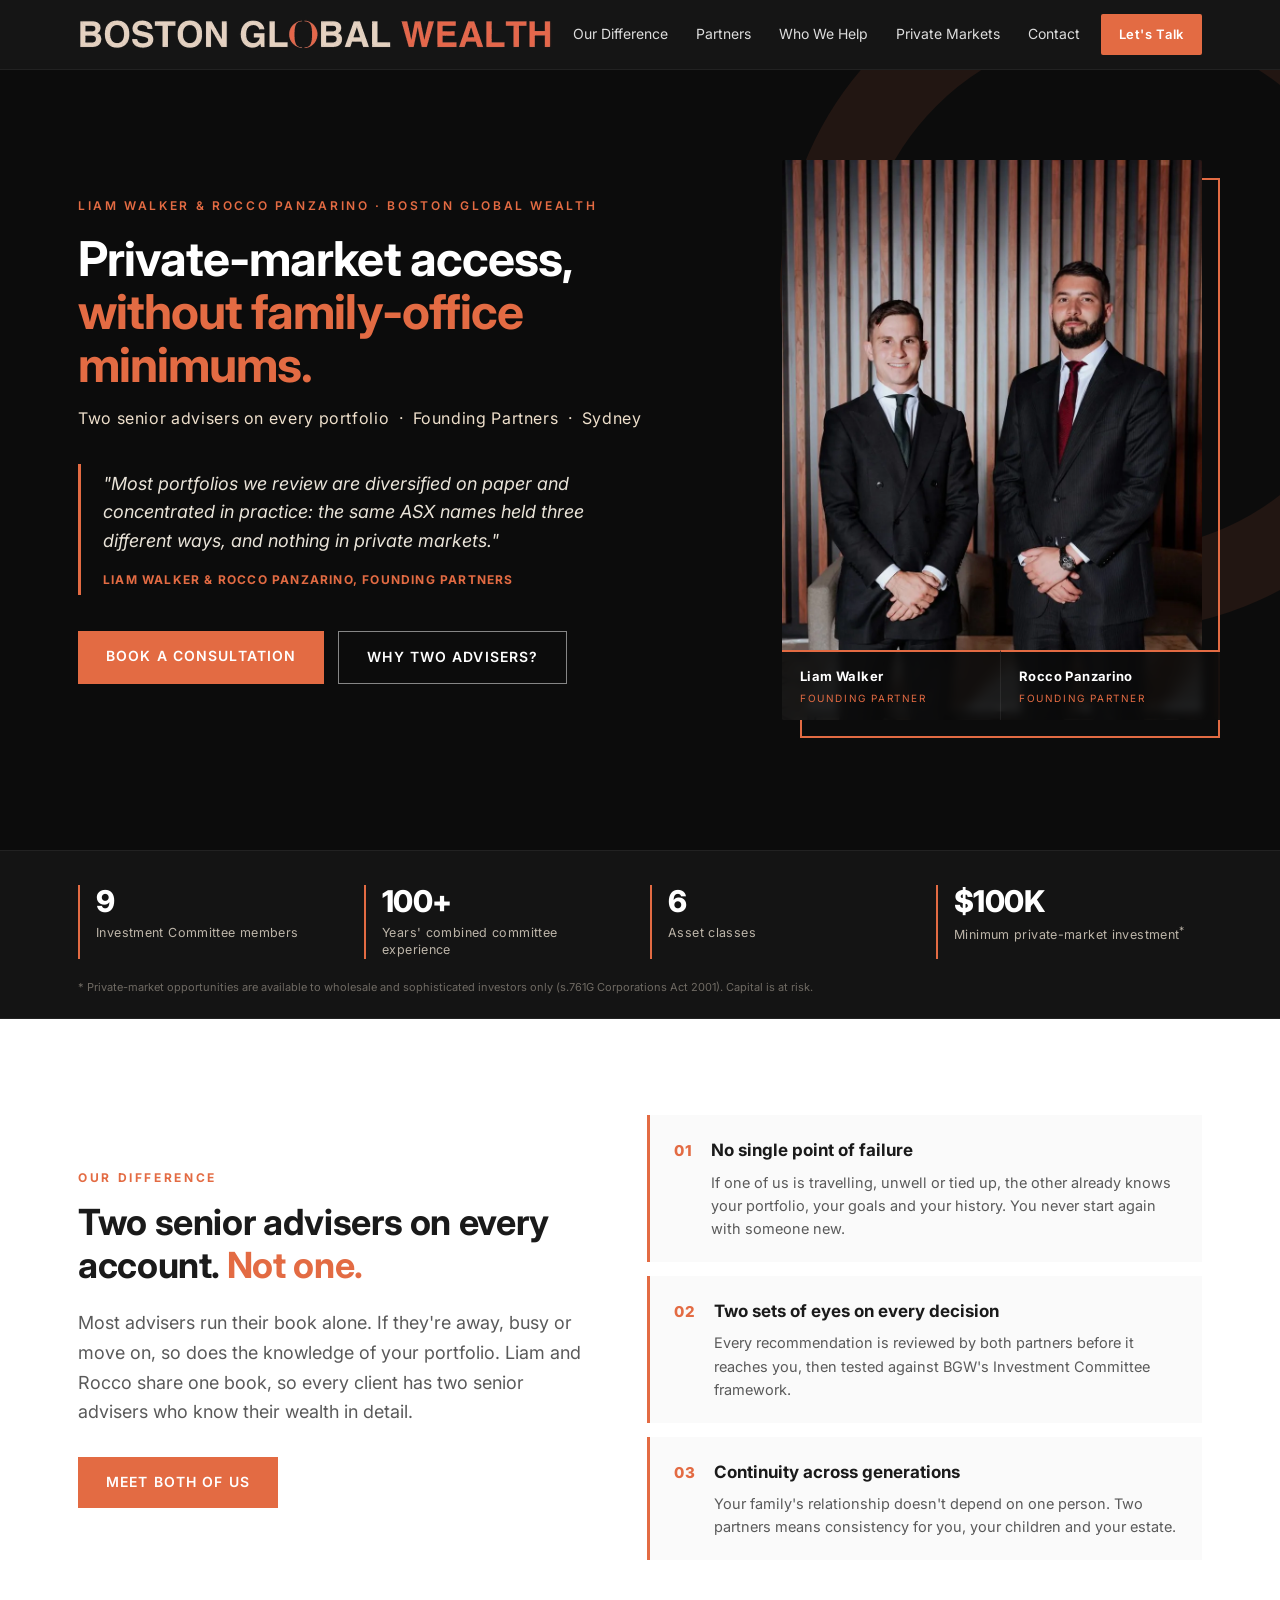
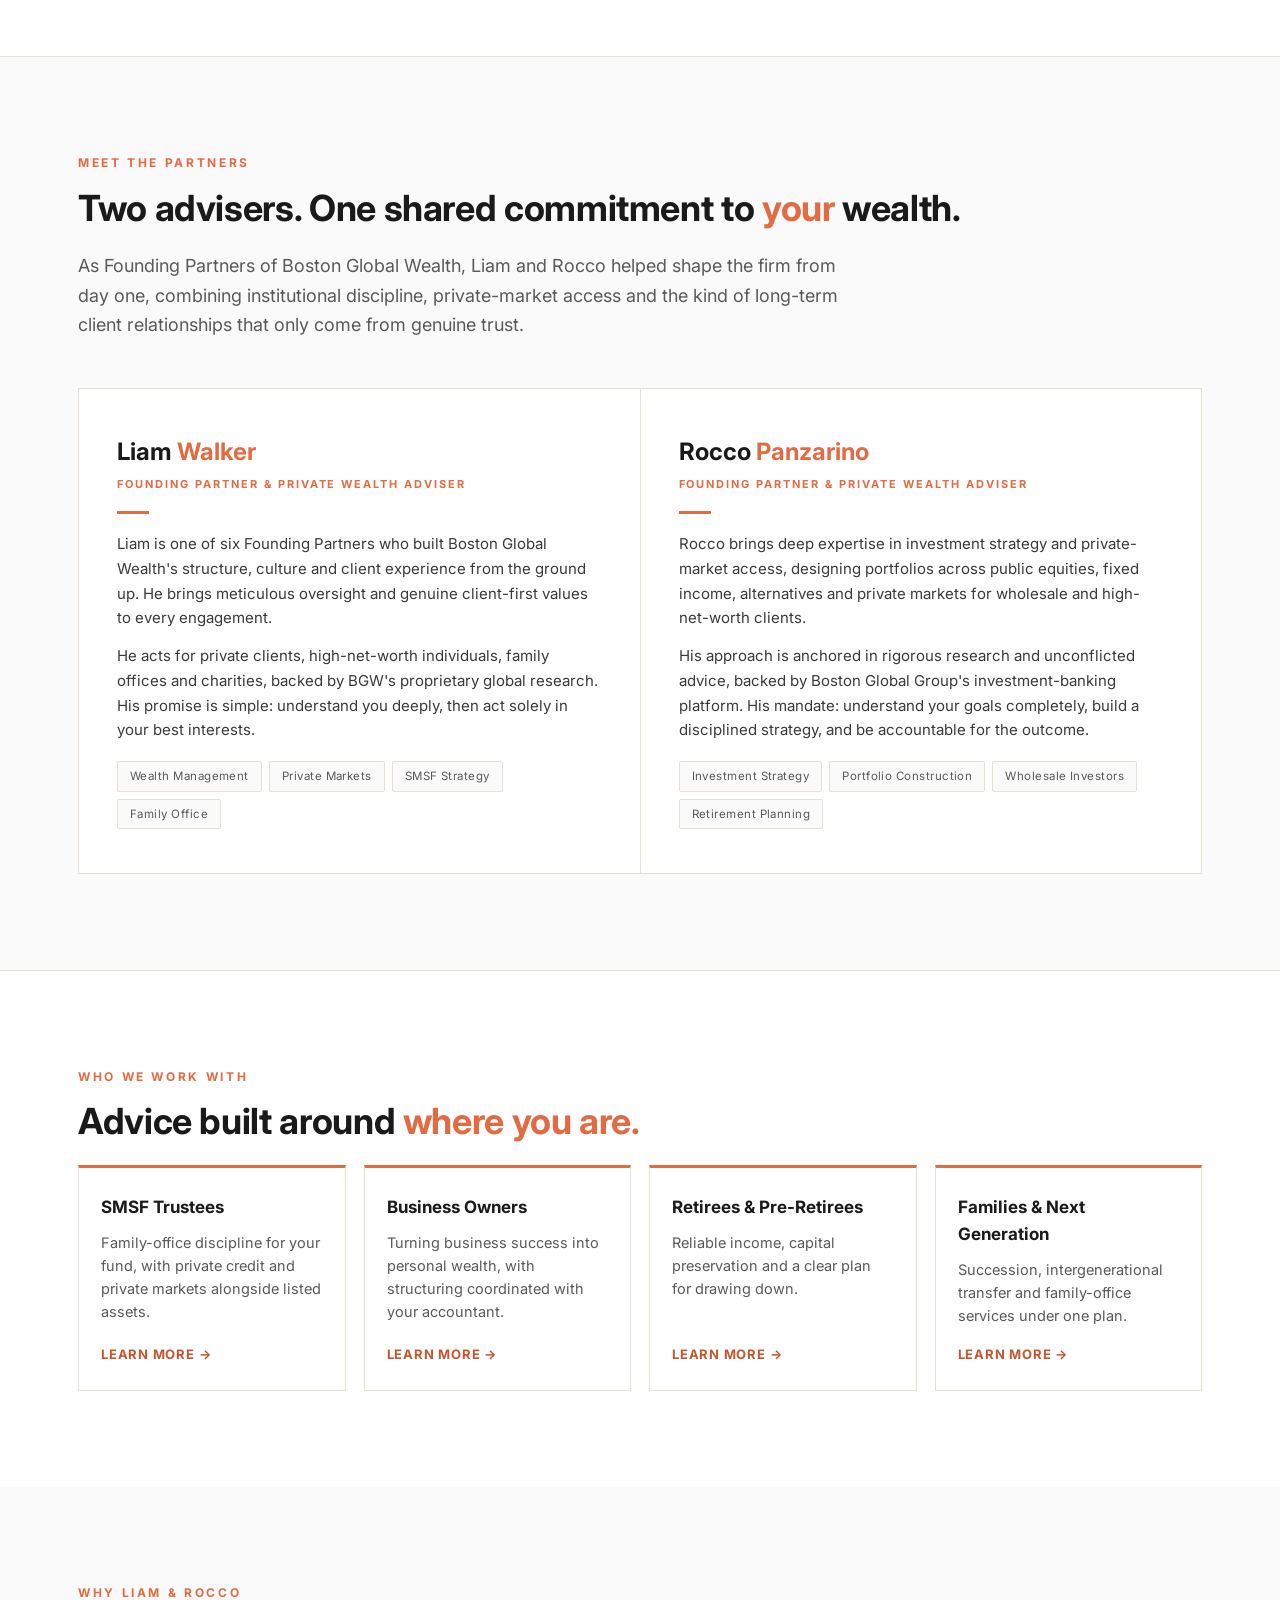
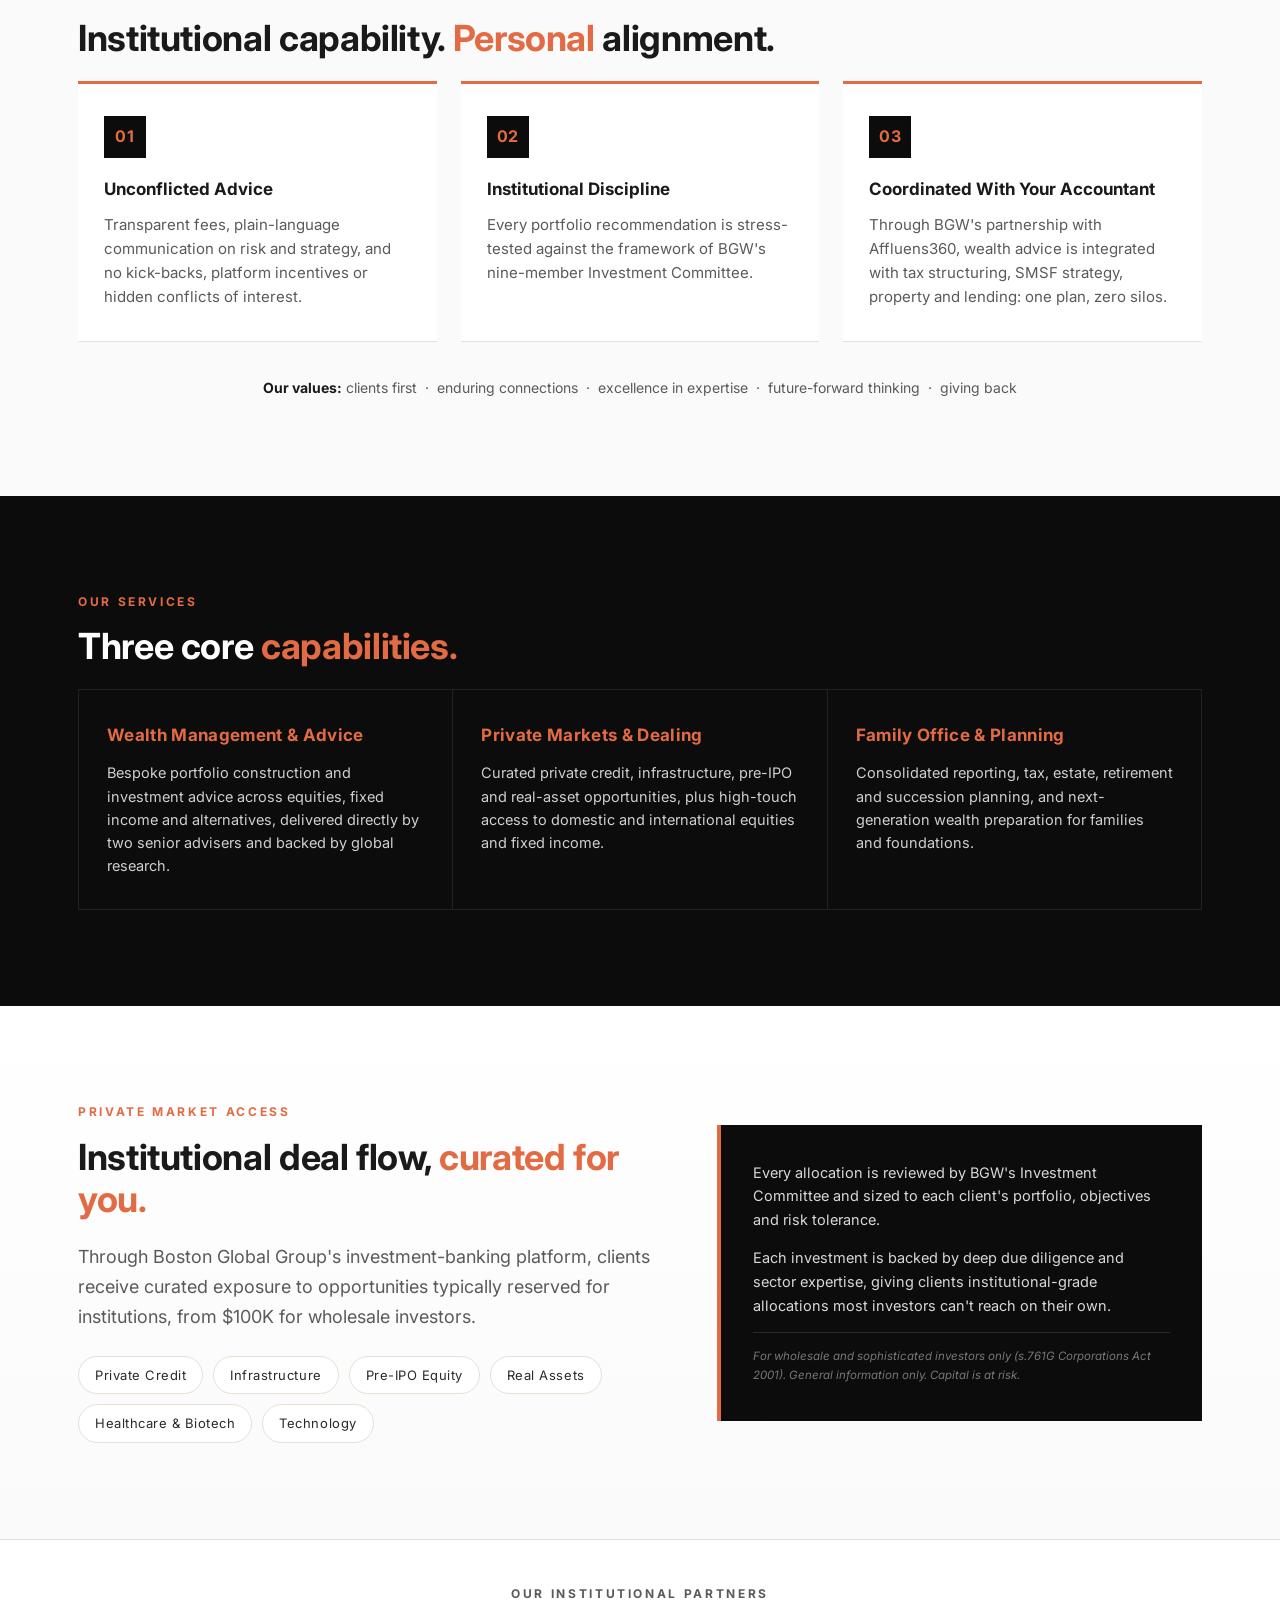
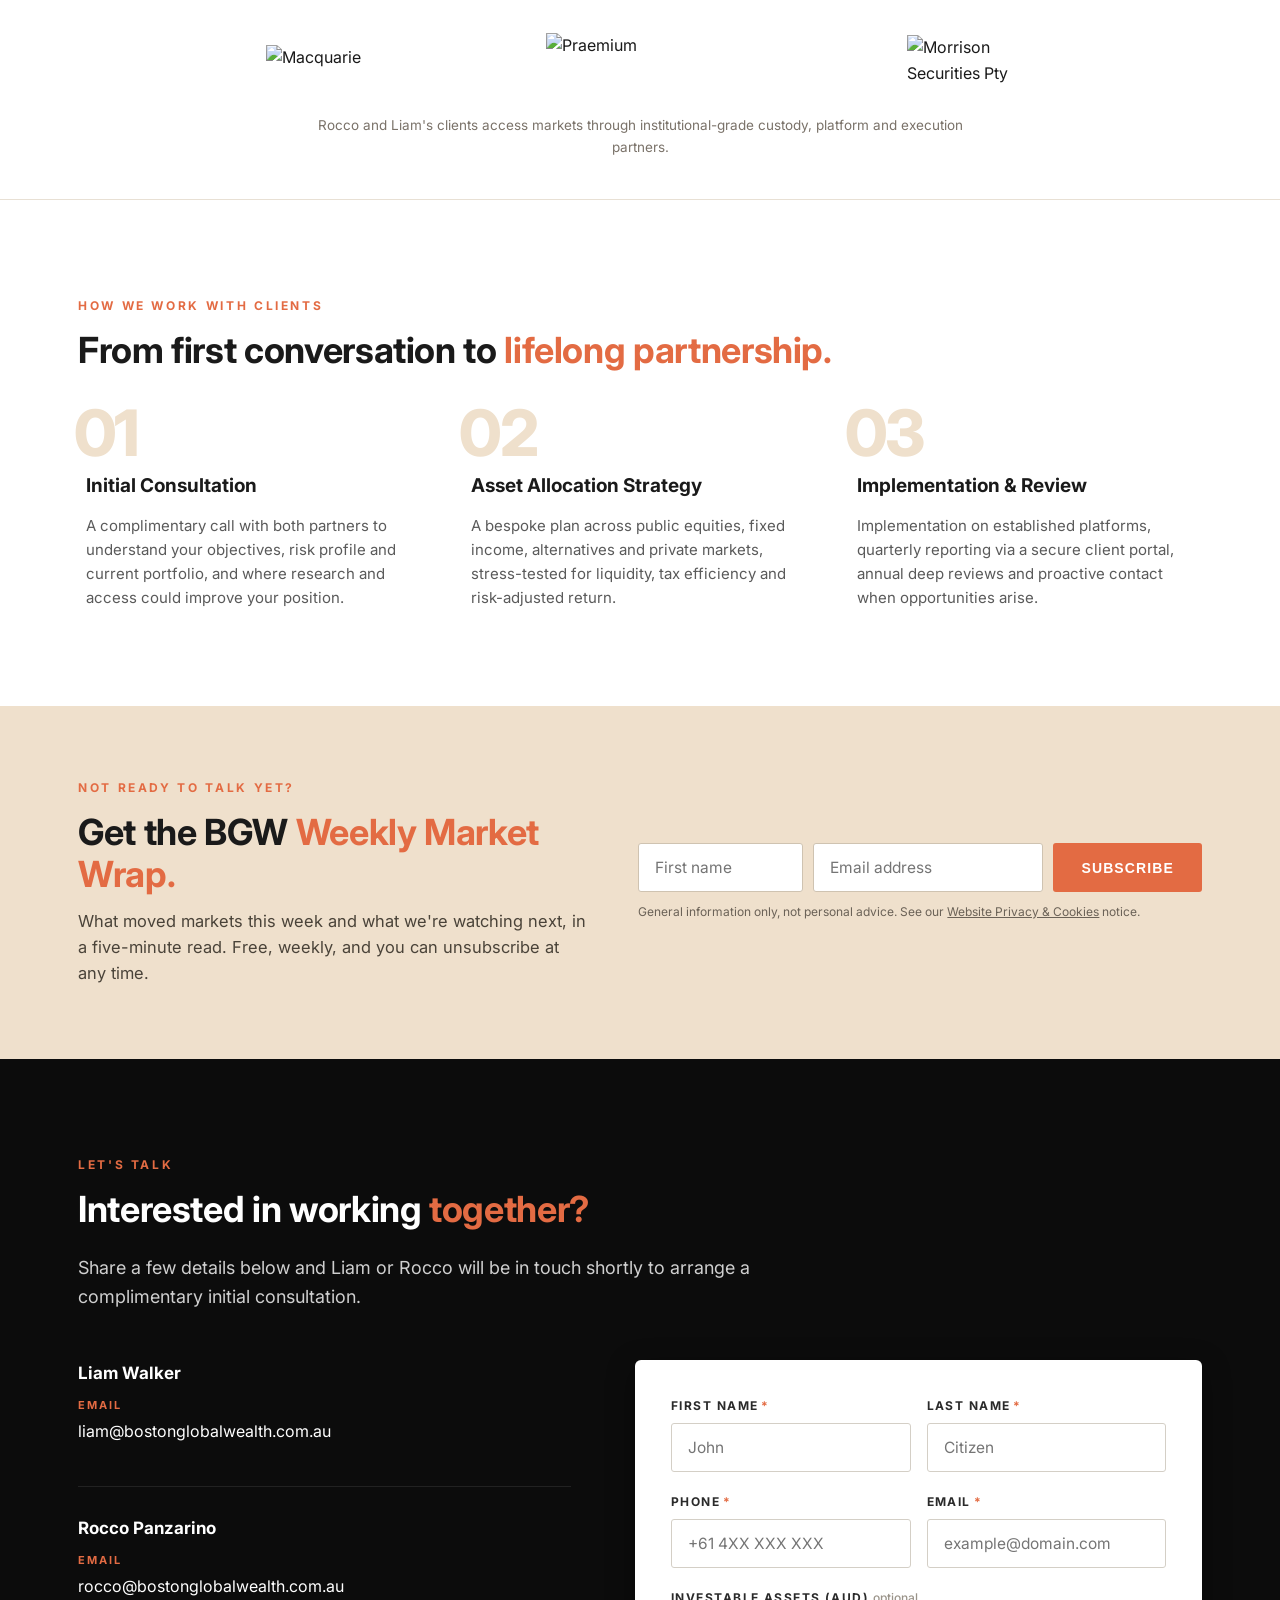
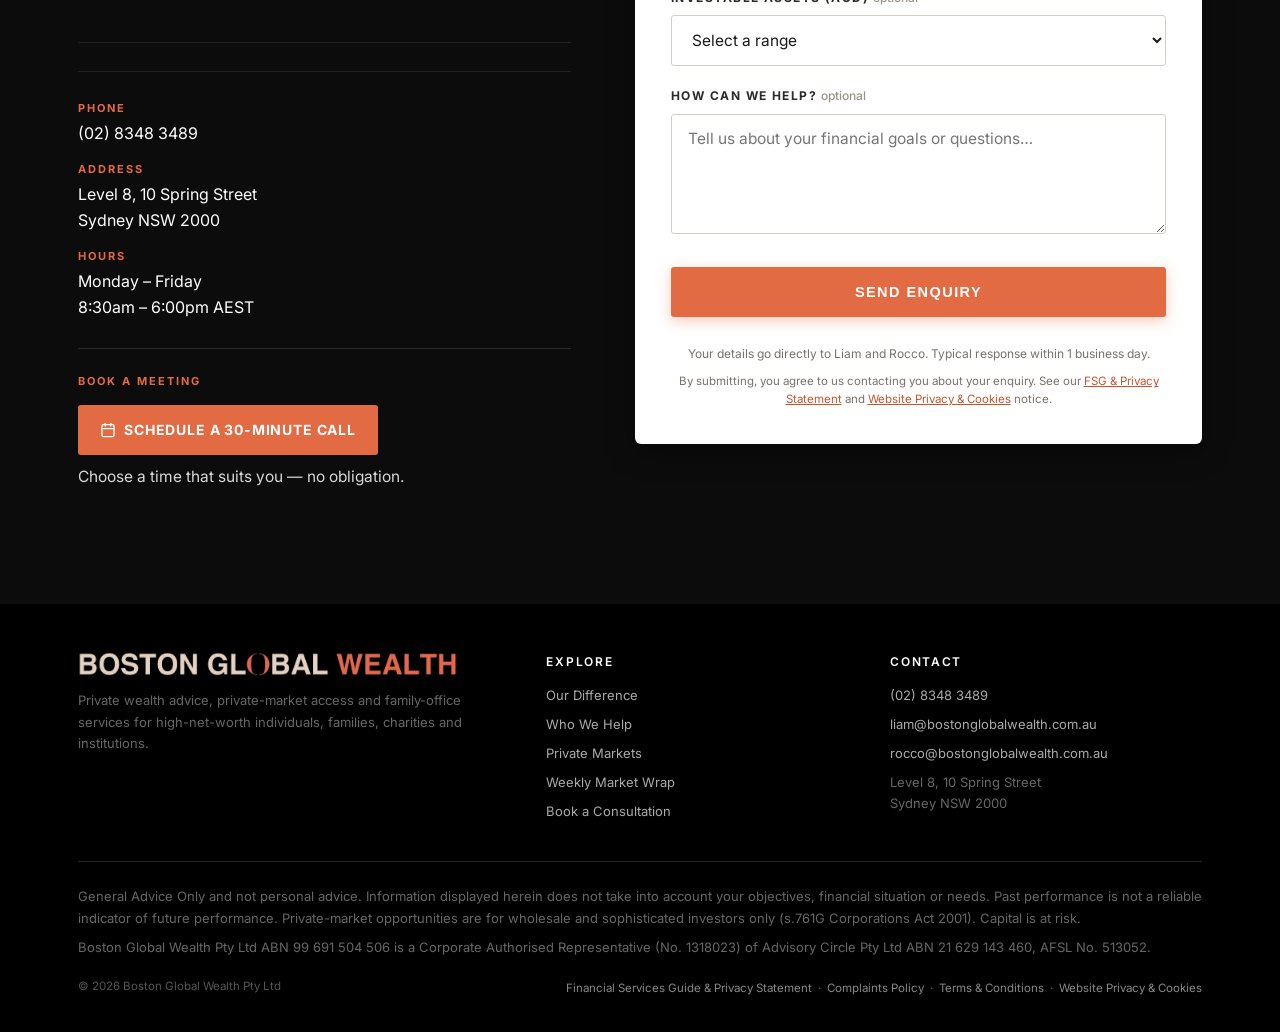
==== commit dab6285b: "Add files via upload Updated Homepage" ====
--- a/index.html
+++ b/index.html
@@ -3,7 +3,7 @@
 <head>
 <meta charset="UTF-8">
 <meta name="viewport" content="width=device-width, initial-scale=1.0">
-<title>Liam Walker &amp; Rocco Panzarino | Private Wealth Advisers Sydney | Boston Global Wealth</title>
+<title>Private Wealth Advisers Sydney | Liam Walker &amp; Rocco Panzarino | Boston Global Wealth</title>
 <meta name="description" content="Liam Walker &amp; Rocco Panzarino are Founding Partners &amp; Private Wealth Advisers at Boston Global Wealth, delivering private-market access, portfolio management and family-office services for high-net-worth individuals, wholesale investors and family offices.">
 <link rel="canonical" href="https://roccoandliambgw.com/">
 <meta name="theme-color" content="#0c0c0c">
@@ -74,11 +74,11 @@
   .nav-inner{display:flex;align-items:center;justify-content:space-between;padding:14px 28px;max-width:1180px;margin:0 auto}
   .nav-logo img{height:30px;width:auto;display:block}
   .nav-links{display:flex;gap:28px;font-size:14px}
-  .nav-links a{color:#ddd;transition:color .2s}
+  .nav-links a{color:#ddd;transition:color .2s;white-space:nowrap}
   .nav-links a:hover{color:var(--bgw-orange)}
   .nav-cta{background:var(--bgw-orange);color:#fff;padding:10px 18px;border-radius:2px;font-size:13px;letter-spacing:.05em;font-weight:600;transition:background .2s;white-space:nowrap}
   .nav-cta:hover{background:var(--bgw-orange-dark)}
-  @media(max-width:780px){.nav-links{display:none}}
+  @media(max-width:1040px){.nav-links{display:none}}
 
   /* HERO */
   .hero{background:var(--bgw-black);color:#fff;padding:90px 0 130px;position:relative;overflow:hidden}
@@ -162,7 +162,7 @@
 
   /* PROCESS */
   .process{background:#fff}
-  .steps{display:grid;grid-template-columns:repeat(3,1fr);gap:32px;margin-top:8px}
+  .steps{display:grid;grid-template-columns:repeat(3,1fr);gap:32px;margin-top:48px}
   .step{position:relative;padding-top:18px}
   .step .num{font-size:64px;line-height:1;color:var(--bgw-cream);font-weight:800;letter-spacing:-.04em;position:absolute;top:-18px;left:-4px;z-index:0}
   .step .body{position:relative;z-index:1;padding-left:8px}
@@ -275,6 +275,64 @@
   .footer-legal a{display:inline;color:#888;margin:0}
   .footer-legal a:hover{color:var(--bgw-orange)}
   .legal-links{line-height:2}
+
+  /* NUMBERS */
+  .numbers{background:#141414;color:#fff;border-top:1px solid #222;border-bottom:1px solid #222;padding:34px 0 22px}
+  .num-grid{display:grid;grid-template-columns:repeat(4,1fr);gap:20px}
+  .nstat{border-left:2px solid var(--bgw-orange);padding-left:16px}
+  .nstat b{display:block;font-size:30px;font-weight:800;letter-spacing:-.02em;line-height:1.1}
+  .nstat span{display:block;color:#bdb5a9;font-size:12.5px;letter-spacing:.03em;margin-top:6px;line-height:1.4}
+  .num-note{color:#6f6a63;font-size:11px;margin-top:20px}
+  @media(max-width:880px){.num-grid{grid-template-columns:1fr 1fr;gap:22px 16px}.nstat b{font-size:26px}}
+
+  /* DIFFERENCE */
+  .diff{background:#fff}
+  .diff-grid{display:grid;grid-template-columns:1fr 1.1fr;gap:64px;align-items:center}
+  .diff .lede{margin-bottom:30px}
+  .diff-points{display:grid;gap:14px}
+  .dpoint{display:grid;grid-template-columns:auto 1fr;gap:18px;background:var(--bgw-bg);border-left:3px solid var(--bgw-orange);padding:22px 24px}
+  .dnum{font-size:15px;font-weight:800;color:var(--bgw-orange);letter-spacing:.06em;padding-top:2px}
+  .dpoint h3{font-size:17px;margin-bottom:6px}
+  .dpoint p{font-size:14.5px;color:var(--bgw-grey);line-height:1.6}
+  @media(max-width:880px){.diff-grid{grid-template-columns:1fr;gap:36px}}
+
+  /* WHO */
+  .who{background:#fff;border-top:1px solid var(--bgw-line)}
+  .who-grid{display:grid;grid-template-columns:repeat(4,1fr);gap:18px;margin-top:8px}
+  .wcard{display:flex;flex-direction:column;border:1px solid var(--bgw-line);border-top:3px solid var(--bgw-orange);padding:26px 22px;background:#fff;transition:transform .15s,box-shadow .15s}
+  .wcard:hover{transform:translateY(-2px);box-shadow:0 10px 24px rgba(0,0,0,.08)}
+  .wcard h3{font-size:17px;margin-bottom:10px}
+  .wcard p{font-size:14.5px;color:var(--bgw-grey);line-height:1.6;flex:1}
+  .wmore{margin-top:16px;color:var(--bgw-orange-dark);font-weight:700;font-size:13px;letter-spacing:.06em;text-transform:uppercase}
+  @media(max-width:980px){.who-grid{grid-template-columns:1fr 1fr}}
+  @media(max-width:560px){.who-grid{grid-template-columns:1fr}}
+  .values-line{margin-top:36px;color:var(--bgw-grey);font-size:14px;text-align:center}
+  .values-line b{color:var(--bgw-ink)}
+
+  /* PLATFORMS */
+  .platforms{background:#fff;border-top:1px solid var(--bgw-line);border-bottom:1px solid var(--bgw-line);padding:44px 0 40px}
+  .plat-title{text-align:center;color:var(--bgw-grey);font-size:12px;letter-spacing:.22em;text-transform:uppercase;font-weight:700;margin-bottom:30px}
+  .plat-logos{display:flex;align-items:center;justify-content:space-around;gap:32px;flex-wrap:wrap;max-width:860px;margin:0 auto}
+  .plat-logos img{width:auto;display:block}
+  .pl-mq{height:30px}.pl-pr{height:54px}.pl-mo{height:50px}
+  .plat-cap{text-align:center;color:#7a7269;font-size:13.5px;max-width:660px;margin:28px auto 0;line-height:1.6}
+  @media(max-width:600px){.plat-logos{gap:22px 28px}.pl-mq{height:22px}.pl-pr{height:40px}.pl-mo{height:38px}}
+
+  /* NEWSLETTER */
+  .newsletter{background:var(--bgw-cream);padding:72px 0}
+  .nl-grid{display:grid;grid-template-columns:1fr 1.1fr;gap:48px;align-items:center}
+  .newsletter h2{margin-bottom:12px}
+  .nl-lede{color:#4a4339;font-size:16.5px;max-width:520px}
+  .nl-form{background:transparent;padding:0;box-shadow:none;border-radius:0}
+  .nl-fields{display:grid;grid-template-columns:1fr 1.4fr auto;gap:10px}
+  .nl-fields input{padding:14px 16px;border:1.5px solid #cfc3b1;background:#fff;font-size:15.5px;font-family:inherit;border-radius:3px;width:100%}
+  .nl-fields input:focus{outline:none;border-color:var(--bgw-orange);box-shadow:0 0 0 3px rgba(227,107,67,.18)}
+  .nl-fields .btn{border-radius:3px;white-space:nowrap}
+  .nl-small{font-size:12px;color:#6b6257;margin-top:10px}
+  .nl-small a{text-decoration:underline}
+  .nl-done{font-size:17px;font-weight:600;color:var(--bgw-ink);background:#fff;padding:18px 22px;border-left:3px solid var(--bgw-orange)}
+  .sr{position:absolute;width:1px;height:1px;overflow:hidden;clip:rect(0 0 0 0)}
+  @media(max-width:880px){.nl-grid{grid-template-columns:1fr;gap:24px}.nl-fields{grid-template-columns:1fr}}
 </style>
 </head>
 <body id="top">
@@ -286,11 +344,10 @@
       <img src="/assets/logo.png" alt="Boston Global Wealth" width="474" height="30">
     </a>
     <div class="nav-links">
+      <a href="#difference">Our Difference</a>
       <a href="#profiles">Partners</a>
-      <a href="#about">About</a>
-      <a href="#why">Why Us</a>
-      <a href="#process">Process</a>
-      <a href="#services">Services</a>
+      <a href="#who">Who We Help</a>
+      <a href="#markets">Private Markets</a>
       <a href="#contact">Contact</a>
     </div>
     <a href="https://calendly.com/liam-bostonglobalwealth/30min" data-book="nav" target="_blank" rel="noopener" class="nav-cta">Let's Talk</a>
@@ -302,32 +359,60 @@
   <div class="container">
     <div class="hero-grid">
       <div>
-        <div class="hero-eyebrow">Founding Partners · Boston Global Wealth</div>
-        <h1>Liam <span class="accent">Walker</span><br>&amp; Rocco <span class="accent">Panzarino</span></h1>
-        <div class="role">Private Wealth Advisers &nbsp;·&nbsp; RG 146 &nbsp;·&nbsp; Sydney, Australia</div>
+        <div class="hero-eyebrow">Liam Walker &amp; Rocco Panzarino · Boston Global Wealth</div>
+        <h1>Private-market access, <span class="accent">without family-office minimums.</span></h1>
+        <div class="role">Two senior advisers on every portfolio &nbsp;·&nbsp; Founding Partners &nbsp;·&nbsp; Sydney</div>
         <blockquote>
-          "Wealth creation is not a transaction - it is a relationship built on trust, rigour, and a shared vision for what endures."
-          <cite>Liam Walker &amp; Rocco Panzarino - Founding Partners</cite>
+          "Most portfolios we review are diversified on paper and concentrated in practice: the same ASX names held three different ways, and nothing in private markets."
+          <cite>Liam Walker &amp; Rocco Panzarino, Founding Partners</cite>
         </blockquote>
         <div class="hero-ctas">
           <a href="https://calendly.com/liam-bostonglobalwealth/30min" data-book="hero" target="_blank" rel="noopener" class="btn btn-primary">Book a Consultation</a>
-          <a href="#profiles" class="btn btn-ghost">Meet the Partners</a>
+          <a href="#difference" class="btn btn-ghost">Why two advisers?</a>
         </div>
       </div>
       <div class="hero-photo">
         <div class="frame">
           <picture><source srcset="/assets/hero.webp" type="image/webp"><img src="/assets/hero.jpg" width="900" height="1349" fetchpriority="high" alt="Liam Walker and Rocco Panzarino, Founding Partners at Boston Global Wealth"></picture>
           <div class="photo-names">
-            <div class="pnt">
-              <div class="pname">Liam Walker</div>
-              <div class="prole">Founding Partner</div>
-            </div>
-            <div class="pnt">
-              <div class="pname">Rocco Panzarino</div>
-              <div class="prole">Founding Partner</div>
-            </div>
+            <div class="pnt"><div class="pname">Liam Walker</div><div class="prole">Founding Partner</div></div>
+            <div class="pnt"><div class="pname">Rocco Panzarino</div><div class="prole">Founding Partner</div></div>
           </div>
         </div>
+      </div>
+    </div>
+  </div>
+</section>
+
+<!-- NUMBERS -->
+<div class="numbers" aria-label="Boston Global Wealth at a glance">
+  <div class="container">
+    <div class="num-grid">
+      <div class="nstat"><b>9</b><span>Investment Committee members</span></div>
+      <div class="nstat"><b>100+</b><span>Years' combined committee experience</span></div>
+      <div class="nstat"><b>6</b><span>Asset classes</span></div>
+      <div class="nstat"><b>$100K</b><span>Minimum private-market investment<sup>*</sup></span></div>
+    </div>
+    <p class="num-note">* Private-market opportunities are available to wholesale and sophisticated investors only (s.761G Corporations Act 2001). Capital is at risk.</p>
+  </div>
+</div>
+
+<!-- OUR DIFFERENCE -->
+<section class="diff" id="difference">
+  <div class="container">
+    <div class="diff-grid">
+      <div>
+        <div class="section-label">Our Difference</div>
+        <h2>Two senior advisers on every account. <span class="accent">Not one.</span></h2>
+        <p class="lede">Most advisers run their book alone. If they're away, busy or move on, so does the knowledge of your portfolio. Liam and Rocco share one book, so every client has two senior advisers who know their wealth in detail.</p>
+        <div class="hero-ctas">
+          <a href="https://calendly.com/liam-bostonglobalwealth/30min" data-book="difference" target="_blank" rel="noopener" class="btn btn-primary">Meet both of us</a>
+        </div>
+      </div>
+      <div class="diff-points">
+        <div class="dpoint"><div class="dnum">01</div><div><h3>No single point of failure</h3><p>If one of us is travelling, unwell or tied up, the other already knows your portfolio, your goals and your history. You never start again with someone new.</p></div></div>
+        <div class="dpoint"><div class="dnum">02</div><div><h3>Two sets of eyes on every decision</h3><p>Every recommendation is reviewed by both partners before it reaches you, then tested against BGW's Investment Committee framework.</p></div></div>
+        <div class="dpoint"><div class="dnum">03</div><div><h3>Continuity across generations</h3><p>Your family's relationship doesn't depend on one person. Two partners means consistency for you, your children and your estate.</p></div></div>
       </div>
     </div>
   </div>
@@ -341,79 +426,35 @@
     <p class="lede">As Founding Partners of Boston Global Wealth, Liam and Rocco helped shape the firm from day one, combining institutional discipline, private-market access and the kind of long-term client relationships that only come from genuine trust.</p>
     <div class="profiles-grid">
       <div class="pcard">
-        <div class="pcard-num">01</div>
         <h3>Liam <span class="accent">Walker</span></h3>
         <span class="pcard-role">Founding Partner &amp; Private Wealth Adviser</span>
         <div class="pcard-rule"></div>
-        <p>Liam Walker is a Founding Partner at Boston Global Wealth - one of six who helped build the structure, culture and client experience from the ground up. He brings a rare combination of meticulous oversight and genuine client-first values to every engagement.</p>
-        <p>Liam acts exclusively for private clients, high-net-worth individuals, institutions, family offices and charities, taking personal responsibility for the outcomes he delivers. Backed by BGW's proprietary global research, his clients gain access to an investment framework designed for today's most complex wholesale and retail needs.</p>
-        <p>Whether you are a high-net-worth individual or family, a charitable foundation, or a wholesale investor, Liam's promise is simple: understand you deeply, then act solely in your best interests.</p>
-        <div class="pcard-tags">
-          <span class="ptag">Wealth Management</span>
-          <span class="ptag">Private Markets</span>
-          <span class="ptag">SMSF Strategy</span>
-          <span class="ptag">Family Office</span>
-          <span class="ptag">HNW Individuals</span>
-        </div>
+        <p>Liam is one of six Founding Partners who built Boston Global Wealth's structure, culture and client experience from the ground up. He brings meticulous oversight and genuine client-first values to every engagement.</p>
+        <p>He acts for private clients, high-net-worth individuals, family offices and charities, backed by BGW's proprietary global research. His promise is simple: understand you deeply, then act solely in your best interests.</p>
+        <div class="pcard-tags"><span class="ptag">Wealth Management</span><span class="ptag">Private Markets</span><span class="ptag">SMSF Strategy</span><span class="ptag">Family Office</span></div>
       </div>
       <div class="pcard">
-        <div class="pcard-num">02</div>
         <h3>Rocco <span class="accent">Panzarino</span></h3>
         <span class="pcard-role">Founding Partner &amp; Private Wealth Adviser</span>
         <div class="pcard-rule"></div>
-        <p>Rocco Panzarino is a Founding Partner at Boston Global Wealth, bringing deep expertise in investment strategy and private-market access to a select book of wholesale and high-net-worth clients.</p>
-        <p>As a Private Wealth Adviser, Rocco works closely with clients to design and implement bespoke investment portfolios spanning public equities, fixed income, alternatives and private markets. His approach is anchored in rigorous research, unconflicted advice and a genuine commitment to client outcomes, backed by the full depth of Boston Global Group's investment-banking platform.</p>
-        <p>Rocco's mandate is clear: understand each client's goals completely, construct a disciplined strategy to meet them, and hold himself accountable to the outcomes that follow.</p>
-        <div class="pcard-tags">
-          <span class="ptag">Investment Strategy</span>
-          <span class="ptag">Portfolio Construction</span>
-          <span class="ptag">Private Markets</span>
-          <span class="ptag">Wholesale Investors</span>
-          <span class="ptag">Retirement Planning</span>
-        </div>
-      </div>
-    </div>
-  </div>
-</section>
-
-<!-- ABOUT -->
-<section class="about" id="about">
-  <div class="container">
-    <div class="section-label">About Liam &amp; Rocco</div>
-    <h2>A trusted partnership navigating complexity, <span class="accent">building</span> generational wealth.</h2>
-    <div class="about-grid">
-      <div>
-        <p>Together, Liam and Rocco represent a rare combination of institutional rigour and deeply personal client relationships - two advisers who built Boston Global Wealth from day one and share a single philosophy: unconflicted, research-driven advice in the sole interest of the client.</p>
-        <p>Backed by BGW's proprietary global research and a hand-picked team of Australia's finest investment strategists, portfolio managers and wealth specialists, their clients gain access to an investment strategy designed from the ground up for today's most complex wholesale and retail needs.</p>
-        <p>Whether you are a high-net-worth individual or family, a charitable foundation, or an emerging wholesale investor, the promise is simple: understand you deeply, then act solely in your best interests.</p>
-        <br>
-        <p style="font-weight:600;color:var(--bgw-ink)">Liam &amp; Rocco work with you if you are:</p>
-        <ul class="check-list" style="margin-top:16px">
-          <li>Seeking unconflicted advisers to manage and grow your wealth</li>
-          <li>Looking for institutional-grade access to private markets &amp; alternatives</li>
-          <li>Frustrated by underperforming portfolios or generic, off-the-shelf advice</li>
-          <li>Planning for retirement, succession or intergenerational wealth transfer</li>
-          <li>Running an SMSF that deserves family-office discipline</li>
-        </ul>
-      </div>
-      <div class="about-cards">
-        <div class="acard">
-          <h4>Founding Partners at BGW</h4>
-          <p>Two of six Founding Partners who built Boston Global Wealth from the ground up, helping to shape its investment philosophy and client culture from day one.</p>
-        </div>
-        <div class="acard">
-          <h4>Institutional Backing</h4>
-          <p>Supported by Boston Global Group's investment-banking platform with over 40 years of industry expertise and the research and oversight of the BGW Investment Committee.</p>
-        </div>
-        <div class="acard">
-          <h4>Private Market Access</h4>
-          <p>Clients receive curated exposure to private credit, real assets, infrastructure, pre-IPO equity and alternatives - deal flow simply unavailable through retail platforms or industry funds.</p>
-        </div>
-        <div class="acard">
-          <h4>Lifelong Relationships</h4>
-          <p>Their mandate isn't quarterly returns. It's capital preservation, compounding and what you leave behind - with our team ensuring consistent investment reporting, annual deep reviews and lifelong partnership.</p>
-        </div>
-      </div>
+        <p>Rocco brings deep expertise in investment strategy and private-market access, designing portfolios across public equities, fixed income, alternatives and private markets for wholesale and high-net-worth clients.</p>
+        <p>His approach is anchored in rigorous research and unconflicted advice, backed by Boston Global Group's investment-banking platform. His mandate: understand your goals completely, build a disciplined strategy, and be accountable for the outcome.</p>
+        <div class="pcard-tags"><span class="ptag">Investment Strategy</span><span class="ptag">Portfolio Construction</span><span class="ptag">Wholesale Investors</span><span class="ptag">Retirement Planning</span></div>
+      </div>
+    </div>
+  </div>
+</section>
+
+<!-- WHO WE WORK WITH -->
+<section class="who" id="who">
+  <div class="container">
+    <div class="section-label">Who We Work With</div>
+    <h2>Advice built around <span class="accent">where you are.</span></h2>
+    <div class="who-grid">
+      <a class="wcard" href="/smsf/"><h3>SMSF Trustees</h3><p>Family-office discipline for your fund, with private credit and private markets alongside listed assets.</p><span class="wmore">Learn more &rarr;</span></a>
+      <a class="wcard" href="/business-owners/"><h3>Business Owners</h3><p>Turning business success into personal wealth, with structuring coordinated with your accountant.</p><span class="wmore">Learn more &rarr;</span></a>
+      <a class="wcard" href="/retirees/"><h3>Retirees &amp; Pre-Retirees</h3><p>Reliable income, capital preservation and a clear plan for drawing down.</p><span class="wmore">Learn more &rarr;</span></a>
+      <a class="wcard" href="/families/"><h3>Families &amp; Next Generation</h3><p>Succession, intergenerational transfer and family-office services under one plan.</p><span class="wmore">Learn more &rarr;</span></a>
     </div>
   </div>
 </section>
@@ -423,134 +464,98 @@
   <div class="container">
     <div class="section-label">Why Liam &amp; Rocco</div>
     <h2>Institutional capability. <span class="accent">Personal</span> alignment.</h2>
-    <p class="lede">Backed by true Family Office access, every recommendation Liam and Rocco make is anchored in rigorous research, deep due diligence and a single, simple obligation: your best interests.</p>
     <div class="why-cards">
-      <div class="why-card">
-        <div class="icon">01</div>
-        <h3>Direct Access to Your Adviser</h3>
-        <p>You work directly with Liam and Rocco - not a call centre, not a junior. Both advisers, two accountable points of contact, with the time and attention your wealth deserves.</p>
-      </div>
-      <div class="why-card">
-        <div class="icon">02</div>
-        <h3>Unconflicted Advice</h3>
-        <p>Client-first in everything. Transparent fees, plain-language communication on risk and strategy, and no kick-backs, platform incentives or hidden conflicts of interest.</p>
-      </div>
-      <div class="why-card">
-        <div class="icon">03</div>
-        <h3>Private Market Access</h3>
-        <p>Curated allocations from BGW's institutional investment pipeline spanning private credit, infrastructure, pre-IPO equity and real assets, sized appropriately to each client's portfolio.</p>
-      </div>
-      <div class="why-card">
-        <div class="icon">04</div>
-        <h3>Institutional Discipline</h3>
-        <p>Every portfolio recommendation is stress-tested against BGW's Investment Committee framework, vetted and refined across decades of multi-billion-dollar mandates.</p>
-      </div>
-      <div class="why-card">
-        <div class="icon">05</div>
-        <h3>Coordinated With Your Accountant</h3>
-        <p>Through BGW's partnership with Affluens360, Liam and Rocco can integrate wealth advice with tax structuring, SMSF strategy, property and lending: one plan, zero silos.</p>
-      </div>
-      <div class="why-card">
-        <div class="icon">06</div>
-        <h3>Built for Generations</h3>
-        <p>Their mandate isn't quarterly returns. It's capital preservation, compounding, and what you leave behind for your loved ones. Quarterly portal reporting, annual deep reviews, lifelong relationships across multi-generations.</p>
-      </div>
-    </div>
-  </div>
-</section>
+      <div class="why-card"><div class="icon">01</div><h3>Unconflicted Advice</h3><p>Transparent fees, plain-language communication on risk and strategy, and no kick-backs, platform incentives or hidden conflicts of interest.</p></div>
+      <div class="why-card"><div class="icon">02</div><h3>Institutional Discipline</h3><p>Every portfolio recommendation is stress-tested against the framework of BGW's nine-member Investment Committee.</p></div>
+      <div class="why-card"><div class="icon">03</div><h3>Coordinated With Your Accountant</h3><p>Through BGW's partnership with Affluens360, wealth advice is integrated with tax structuring, SMSF strategy, property and lending: one plan, zero silos.</p></div>
+    </div>
+    <p class="values-line"><b>Our values:</b> clients first &nbsp;·&nbsp; enduring connections &nbsp;·&nbsp; excellence in expertise &nbsp;·&nbsp; future-forward thinking &nbsp;·&nbsp; giving back</p>
+  </div>
+</section>
+
+<!-- SERVICES -->
+<section class="services" id="services">
+  <div class="container">
+    <div class="section-label">Our Services</div>
+    <h2>Three core <span class="accent">capabilities.</span></h2>
+    <div class="svc-grid">
+      <div class="svc"><h3>Wealth Management &amp; Advice</h3><p>Bespoke portfolio construction and investment advice across equities, fixed income and alternatives, delivered directly by two senior advisers and backed by global research.</p></div>
+      <div class="svc"><h3>Private Markets &amp; Dealing</h3><p>Curated private credit, infrastructure, pre-IPO and real-asset opportunities, plus high-touch access to domestic and international equities and fixed income.</p></div>
+      <div class="svc"><h3>Family Office &amp; Planning</h3><p>Consolidated reporting, tax, estate, retirement and succession planning, and next-generation wealth preparation for families and foundations.</p></div>
+    </div>
+  </div>
+</section>
+
+<!-- PRIVATE MARKETS -->
+<section class="pma" id="markets">
+  <div class="container">
+    <div class="pma-grid">
+      <div>
+        <div class="section-label">Private Market Access</div>
+        <h2>Institutional deal flow, <span class="accent">curated for you.</span></h2>
+        <p class="lede" style="margin-bottom:24px">Through Boston Global Group's investment-banking platform, clients receive curated exposure to opportunities typically reserved for institutions, from $100K for wholesale investors.</p>
+        <div class="pill-row">
+          <span class="pill">Private Credit</span><span class="pill">Infrastructure</span><span class="pill">Pre-IPO Equity</span><span class="pill">Real Assets</span><span class="pill">Healthcare &amp; Biotech</span><span class="pill">Technology</span>
+        </div>
+      </div>
+      <div class="pma-card">
+        <p>Every allocation is reviewed by BGW's Investment Committee and sized to each client's portfolio, objectives and risk tolerance.</p>
+        <p>Each investment is backed by deep due diligence and sector expertise, giving clients institutional-grade allocations most investors can't reach on their own.</p>
+        <p class="pma-disc">For wholesale and sophisticated investors only (s.761G Corporations Act 2001). General information only. Capital is at risk.</p>
+      </div>
+    </div>
+  </div>
+</section>
+
+<!-- PLATFORMS -->
+<div class="platforms">
+  <div class="container">
+    <p class="plat-title">Our Institutional Partners</p>
+    <div class="plat-logos">
+      <img src="/assets/partner-macquarie.png" alt="Macquarie" width="169" height="37" loading="lazy" class="pl-mq">
+      <img src="/assets/partner-praemium.png" alt="Praemium" width="265" height="66" loading="lazy" class="pl-pr">
+      <img src="/assets/partner-morrison.png" alt="Morrison Securities Pty Limited" width="116" height="54" loading="lazy" class="pl-mo">
+    </div>
+    <p class="plat-cap">Rocco and Liam's clients access markets through institutional-grade custody, platform and execution partners.</p>
+  </div>
+</div>
 
 <!-- PROCESS -->
 <section class="process" id="process">
   <div class="container">
     <div class="section-label">How We Work With Clients</div>
-    <h2>A clear, considered path — from first conversation to <span class="accent">lifelong partnership.</span></h2>
-    <p class="lede">Three straightforward steps from initial conversation to a fully implemented, continuously managed wealth strategy.</p>
+    <h2>From first conversation to <span class="accent">lifelong partnership.</span></h2>
     <div class="steps">
-      <div class="step">
-        <div class="num">01</div>
-        <div class="body">
-          <h3>Initial Consultation</h3>
-          <p>A complimentary strategic call to understand your objectives, risk profile and current portfolio. Together we explore the macro environment and identify where rigour, research and access can improve your position.</p>
-        </div>
-      </div>
-      <div class="step">
-        <div class="num">02</div>
-        <div class="body">
-          <h3>Asset Allocation Strategy</h3>
-          <p>A bespoke portfolio plan spanning three to five years, built across public equities, fixed income, alternatives and private markets, stress-tested for liquidity, tax efficiency and risk-adjusted return.</p>
-        </div>
-      </div>
-      <div class="step">
-        <div class="num">03</div>
-        <div class="body">
-          <h3>Implementation &amp; Ongoing Review</h3>
-          <p>Seamless transition into the new strategy with quarterly performance analytics delivered via secure client portal. Continuous monitoring, scenario sensitivity and proactive contact whenever opportunities arise.</p>
-        </div>
-      </div>
-    </div>
-  </div>
-</section>
-
-<!-- SERVICES -->
-<section class="services" id="services">
-  <div class="container">
-    <div class="section-label">Our Services</div>
-    <h2>One integrated platform across <span class="accent">six core capabilities.</span></h2>
-    <p class="lede">A multi-layered investment platform combining private-wealth advisory, tailored financial planning, and exclusive access to off-market opportunities sourced through the Boston Global Group network.</p>
-    <div class="svc-grid">
-      <div class="svc"><h3>Wealth Management</h3><p>Bespoke portfolio construction designed to preserve and grow capital across generations with disciplined oversight and a structured framework.</p></div>
-      <div class="svc"><h3>Investment Advice</h3><p>Investment advice backed by global research and deep market insight, delivered directly by senior advisers with no intermediaries.</p></div>
-      <div class="svc"><h3>Institutional Dealing</h3><p>Direct, high-touch access to domestic and international equities, fixed income and derivatives.</p></div>
-      <div class="svc"><h3>Financial Planning</h3><p>Bespoke financial planning integrating tax, estate, retirement and philanthropic strategies for your complete financial future.</p></div>
-      <div class="svc"><h3>Family Office Services</h3><p>Single and multi-family office solutions: consolidated reporting, governance, concierge and next-generation wealth preparation.</p></div>
-      <div class="svc"><h3>Global Market Access</h3><p>Real-time access to international exchanges, private markets and currencies across developed, emerging and frontier markets, from one integrated platform.</p></div>
-    </div>
-  </div>
-</section>
-
-<!-- PRIVATE MARKETS -->
-<section class="pma" id="markets">
-  <div class="container">
-    <div class="pma-grid">
+      <div class="step"><div class="num">01</div><div class="body"><h3>Initial Consultation</h3><p>A complimentary call with both partners to understand your objectives, risk profile and current portfolio, and where research and access could improve your position.</p></div></div>
+      <div class="step"><div class="num">02</div><div class="body"><h3>Asset Allocation Strategy</h3><p>A bespoke plan across public equities, fixed income, alternatives and private markets, stress-tested for liquidity, tax efficiency and risk-adjusted return.</p></div></div>
+      <div class="step"><div class="num">03</div><div class="body"><h3>Implementation &amp; Review</h3><p>Implementation on established platforms, quarterly reporting via a secure client portal, annual deep reviews and proactive contact when opportunities arise.</p></div></div>
+    </div>
+  </div>
+</section>
+
+<!-- NEWSLETTER -->
+<section class="newsletter" id="market-wrap">
+  <div class="container">
+    <div class="nl-grid">
       <div>
-        <div class="section-label">Unparalleled Private Market Access</div>
-        <h2>Institutional deal flow, <span class="accent">curated for you.</span></h2>
-        <p class="lede" style="margin-bottom:24px">Through Boston Global Group's investment-banking platform, clients of Liam and Rocco receive curated exposure to private credit, real assets, infrastructure, private and public equity, pre-IPO opportunities and alternatives.</p>
-        <div class="pill-row">
-          <span class="pill">Private Credit</span>
-          <span class="pill">Infrastructure</span>
-          <span class="pill">Pre-IPO Equity</span>
-          <span class="pill">Real Assets</span>
-          <span class="pill">Biotech</span>
-          <span class="pill">Medtech</span>
-          <span class="pill">Agritech</span>
-          <span class="pill">AI</span>
-          <span class="pill">Space &amp; Defence</span>
-          <span class="pill">ESG</span>
-        </div>
-      </div>
-      <div class="pma-card">
-        <p>BGW sources opportunities across private credit, infrastructure, pre-IPO equity and real assets, with deal terms and minimum sizes typically unavailable to individual investors.</p>
-        <p>Every allocation is reviewed by BGW's Investment Committee and sized to each client's portfolio, objectives and risk tolerance.</p>
-        <p>Each investment is backed by deep due diligence and sector expertise so that we are providing institutional-grade allocations that most investors can only access through Liam, Rocco and the BGW team.</p>
-        <p class="pma-disc">For wholesale and sophisticated investors only (s.761G Corporations Act 2001). General information only. Capital is at risk.</p>
-      </div>
-    </div>
-  </div>
-</section>
-
-<!-- VALUES -->
-<section class="values" id="values">
-  <div class="container">
-    <div class="section-label">Our Core Values</div>
-    <h2>Business with <span class="accent">integrity.</span></h2>
-    <p class="lede">Trust is the cornerstone of everything we do, built on ethical conduct, transparency and a relentless focus on client outcomes.</p>
-    <div class="val-grid">
-      <div class="val"><h4>Always Put Clients First</h4><p>Highest ethical standard. Honesty in all dealings. Clear communication on fees, risks and strategy.</p></div>
-      <div class="val"><h4>Cultivate Enduring Connections</h4><p>A trusted network strengthening ties between clients, communities and industry innovators.</p></div>
-      <div class="val"><h4>Excellence in Expertise</h4><p>Strong analytical team, built from decades of experience and robust models.</p></div>
-      <div class="val"><h4>Future-Forward Vision</h4><p>Through multiple economic cycles, understanding market trends as they emerge.</p></div>
-      <div class="val"><h4>Give Back</h4><p>Opportunities that deliver economic return alongside measurable community impact.</p></div>
+        <div class="section-label">Not ready to talk yet?</div>
+        <h2>Get the BGW <span class="accent">Weekly Market Wrap.</span></h2>
+        <p class="nl-lede">What moved markets this week and what we're watching next, in a five-minute read. Free, weekly, and you can unsubscribe at any time.</p>
+      </div>
+      <form id="newsletter-form" name="newsletter" method="POST" action="/" data-netlify="true" netlify-honeypot="bot-field" class="nl-form">
+        <input type="hidden" name="form-name" value="newsletter">
+        <p class="hp" aria-hidden="true"><label>Leave this empty <input name="bot-field" tabindex="-1" autocomplete="off"></label></p>
+        <input type="hidden" name="utm_source"><input type="hidden" name="utm_medium"><input type="hidden" name="utm_campaign"><input type="hidden" name="gclid"><input type="hidden" name="fbclid"><input type="hidden" name="first_source"><input type="hidden" name="landing_page">
+        <div class="nl-fields">
+          <label class="sr" for="nl-first">First name</label>
+          <input id="nl-first" type="text" name="firstname" placeholder="First name" autocomplete="given-name">
+          <label class="sr" for="nl-email">Email</label>
+          <input id="nl-email" type="email" name="email" placeholder="Email address" autocomplete="email" inputmode="email" required>
+          <button type="submit" class="btn btn-primary">Subscribe</button>
+        </div>
+        <p class="nl-small" id="nl-status" role="status" aria-live="polite"></p>
+        <p class="nl-small">General information only, not personal advice. See our <a href="/privacy/">Website Privacy &amp; Cookies</a> notice.</p>
+      </form>
     </div>
   </div>
 </section>
@@ -639,9 +644,10 @@
       </div>
       <div>
         <h5>Explore</h5>
-        <a href="#profiles">The Partners</a>
-        <a href="#services">Services</a>
+        <a href="#difference">Our Difference</a>
+        <a href="#who">Who We Help</a>
         <a href="#markets">Private Markets</a>
+        <a href="#market-wrap">Weekly Market Wrap</a>
         <a href="https://calendly.com/liam-bostonglobalwealth/30min" data-book="footer">Book a Consultation</a>
       </div>
       <div>
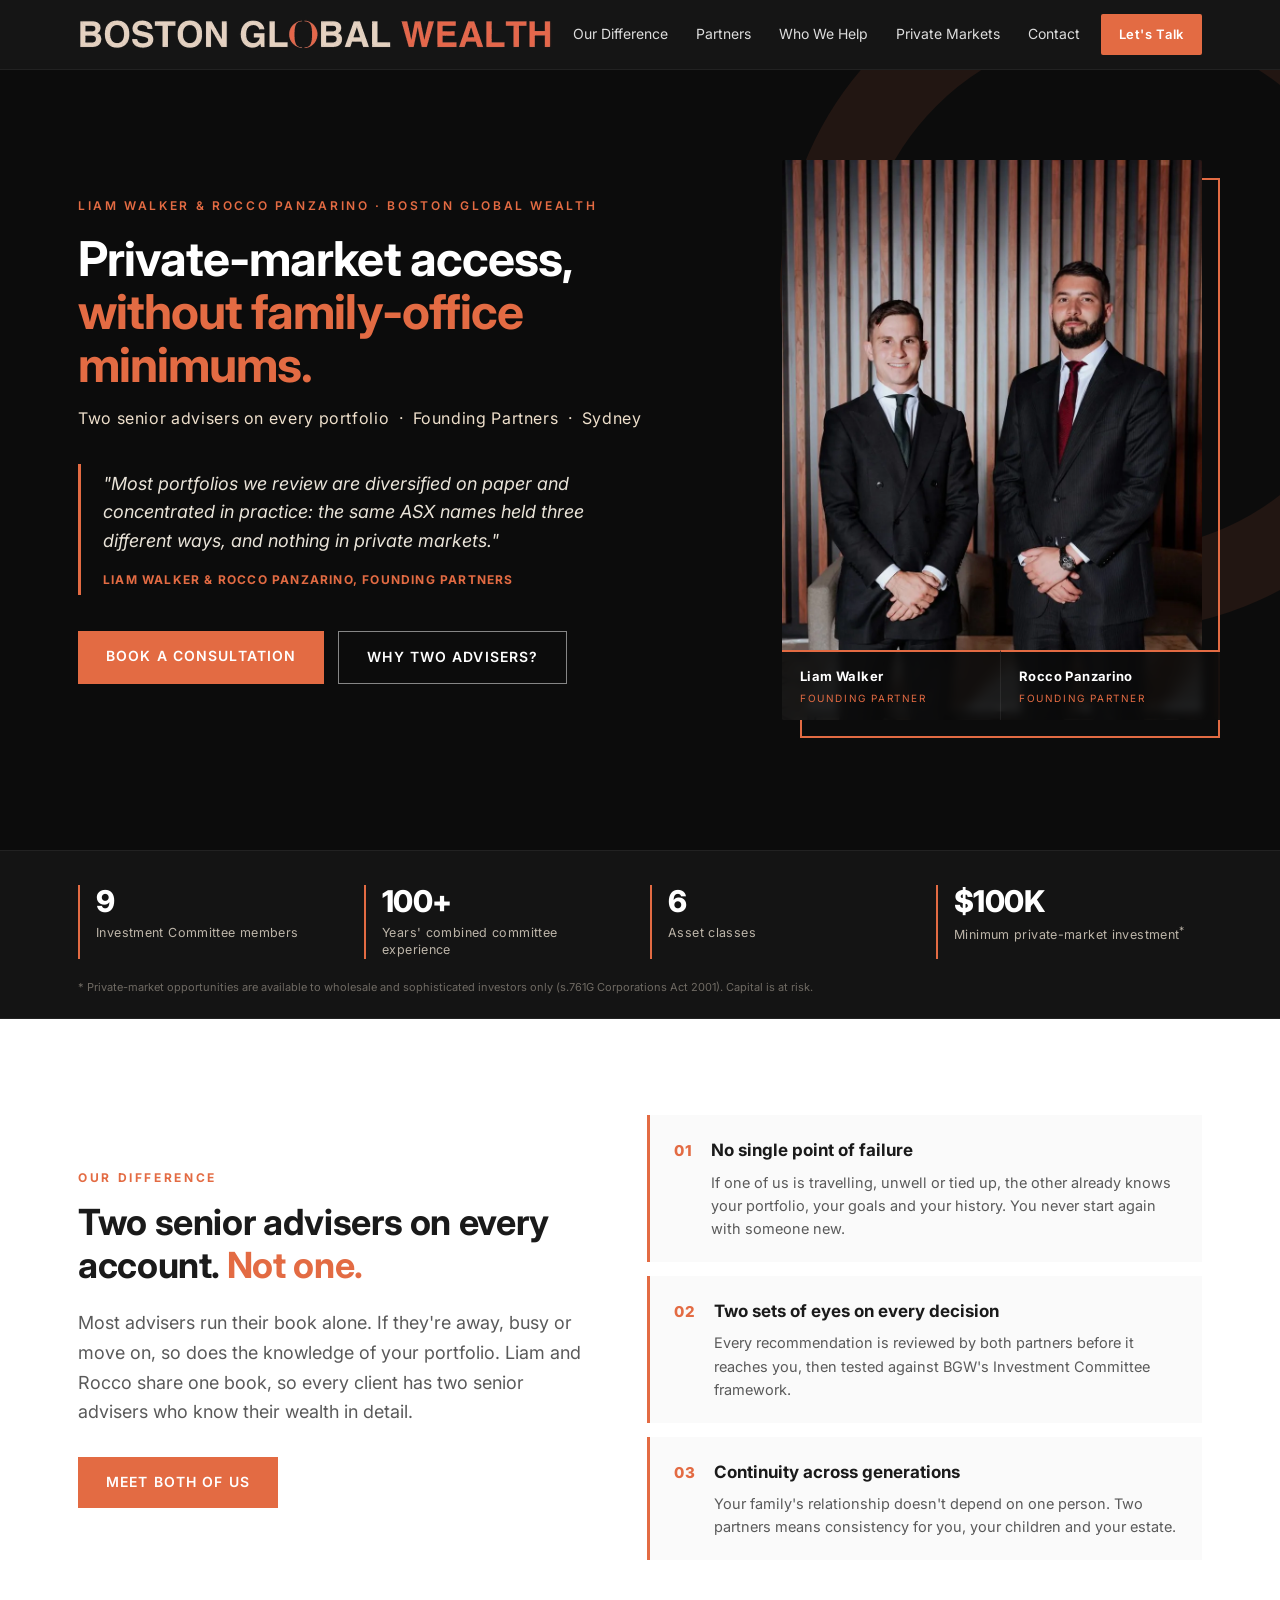
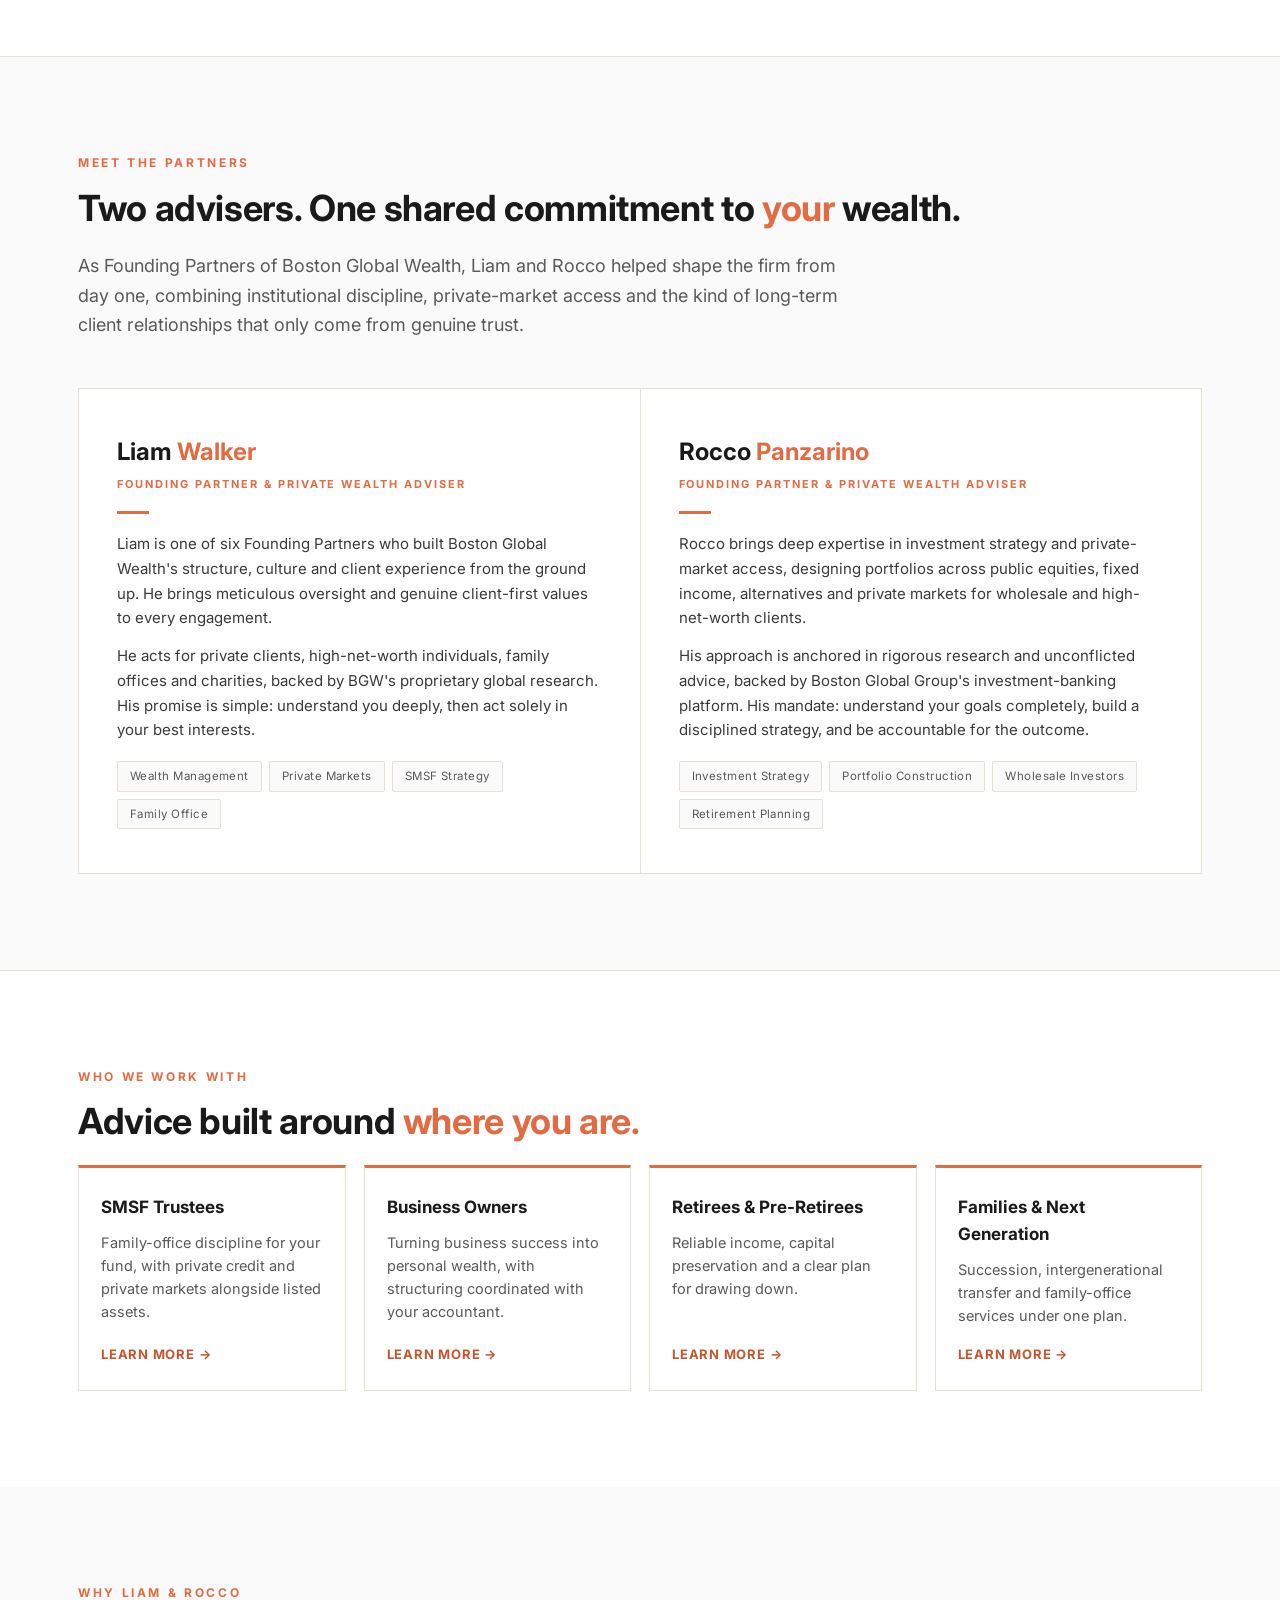
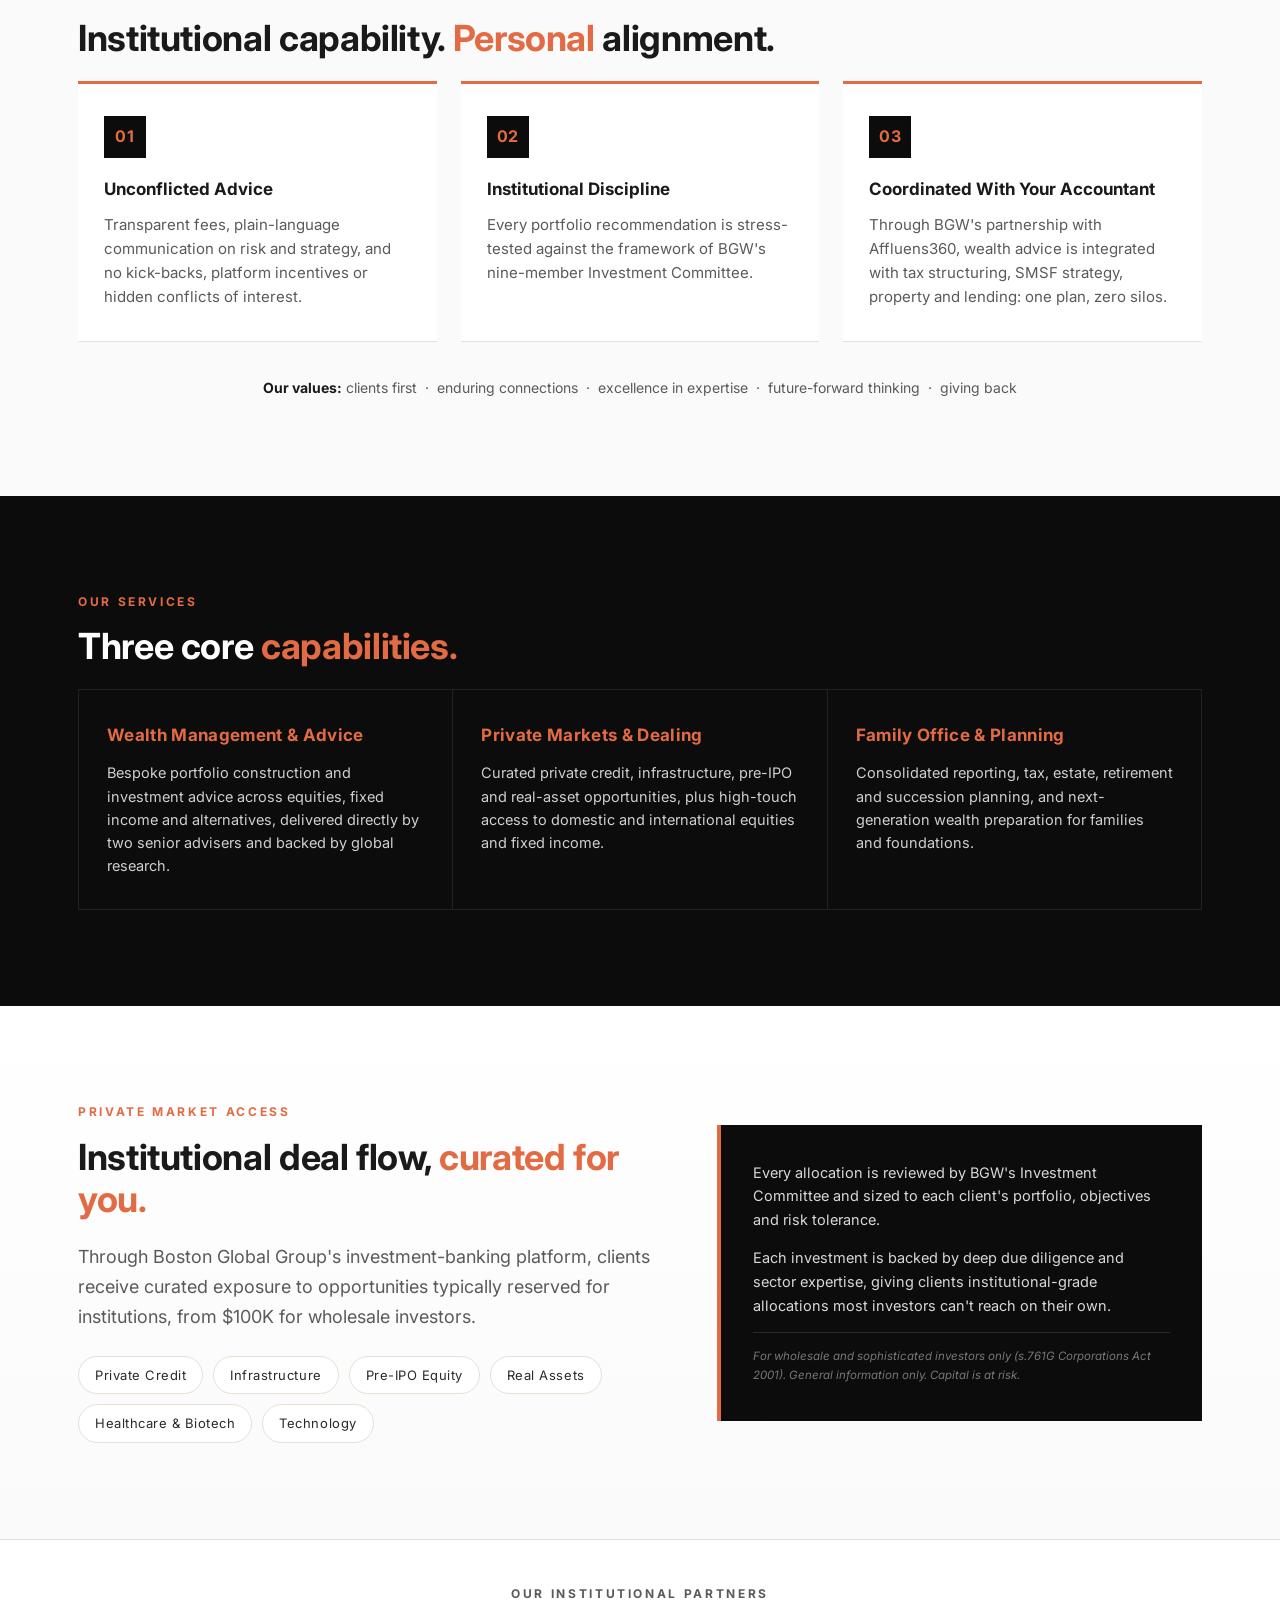
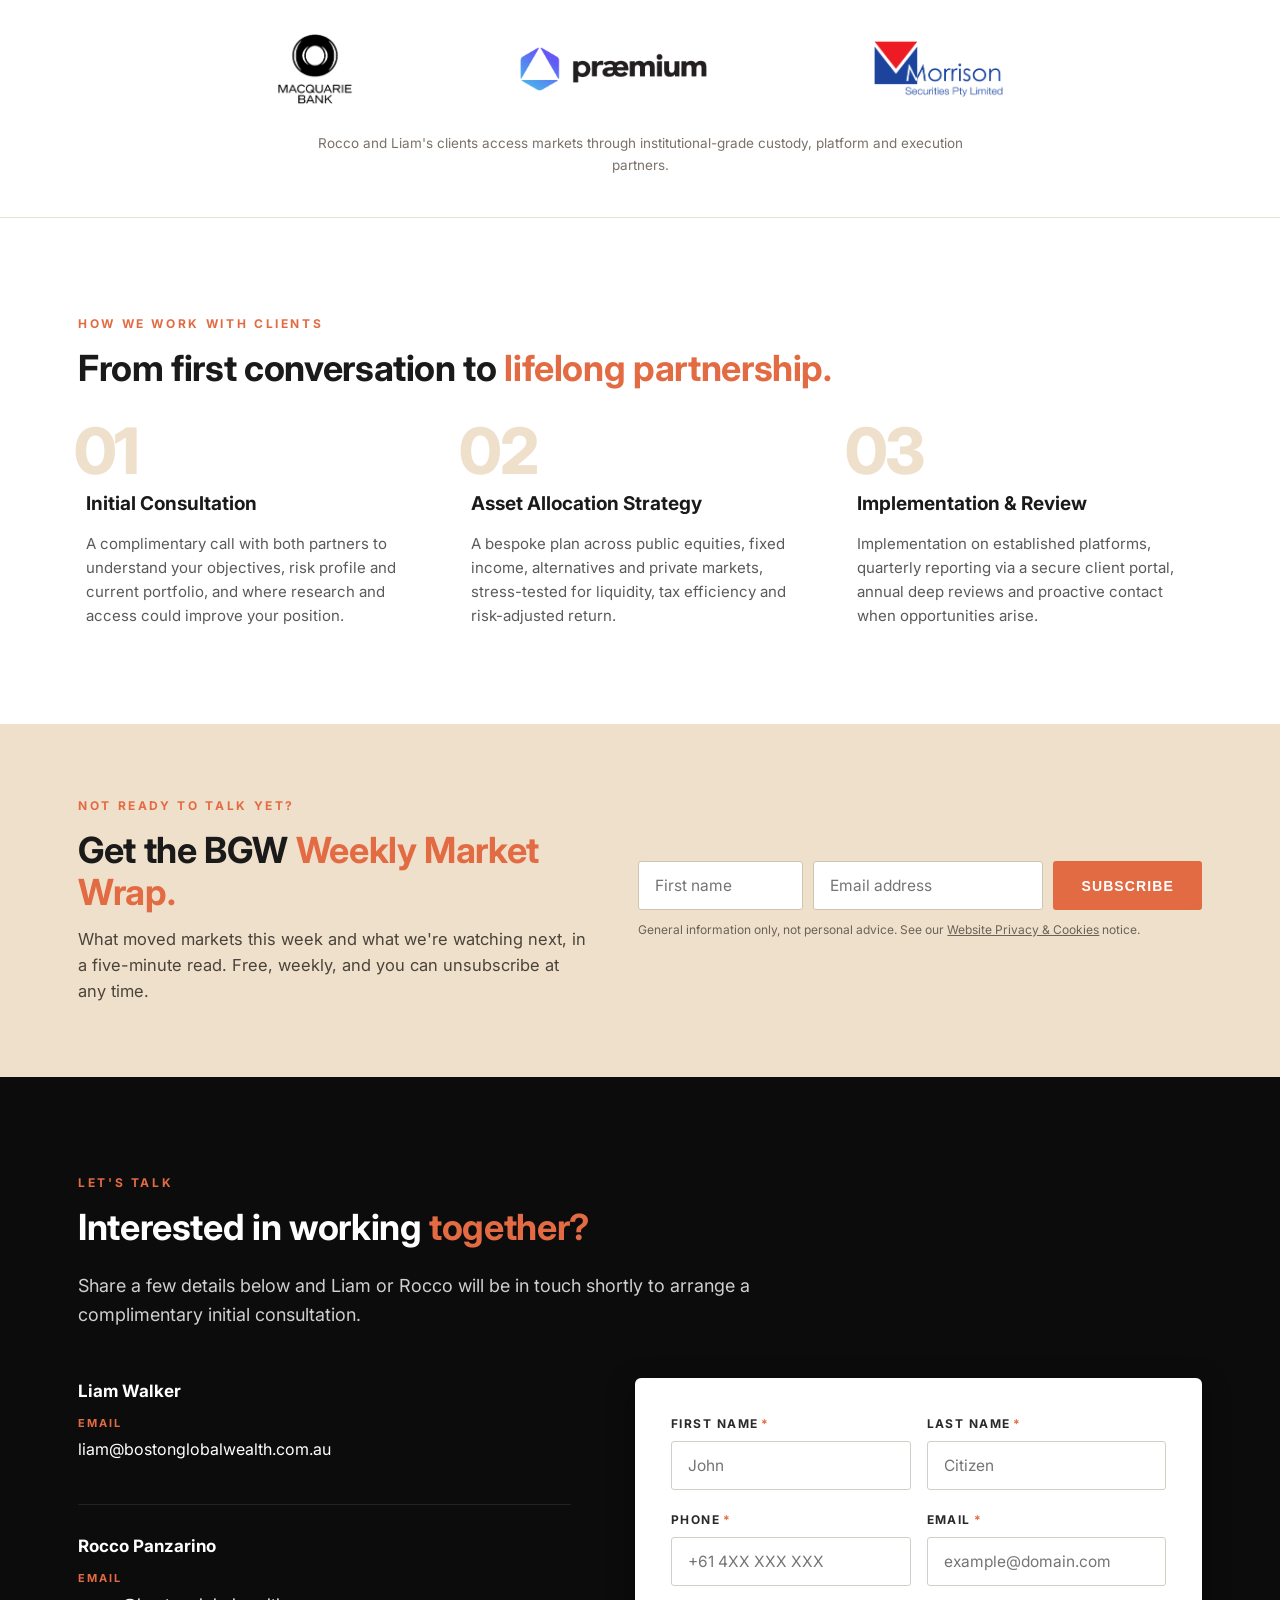
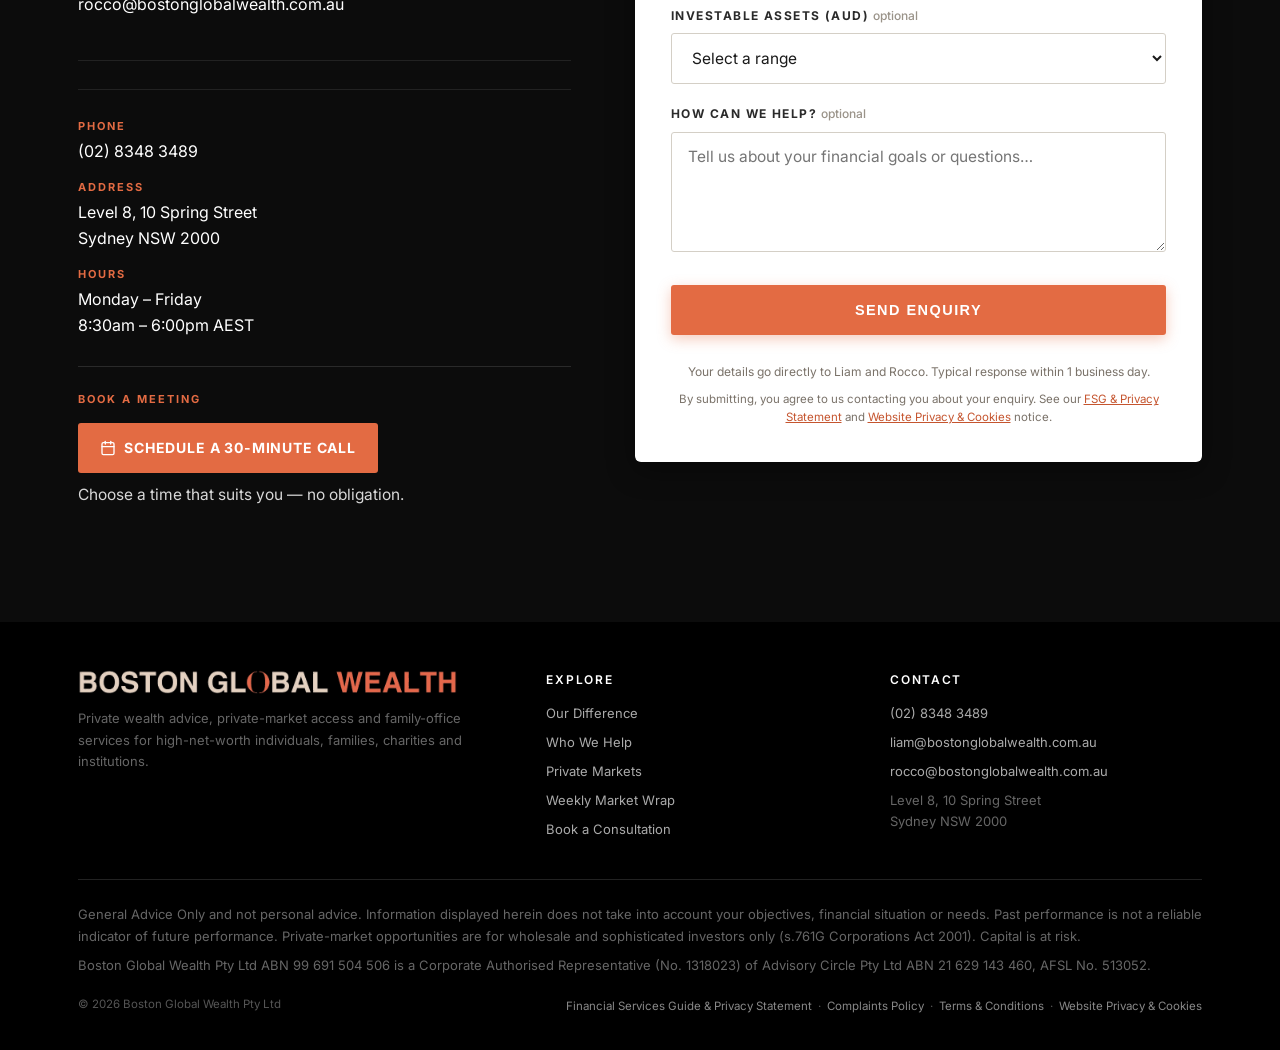
==== commit 50c83377: "Add files via upload Logos" ====
--- a/index.html
+++ b/index.html
@@ -314,9 +314,9 @@
   .plat-title{text-align:center;color:var(--bgw-grey);font-size:12px;letter-spacing:.22em;text-transform:uppercase;font-weight:700;margin-bottom:30px}
   .plat-logos{display:flex;align-items:center;justify-content:space-around;gap:32px;flex-wrap:wrap;max-width:860px;margin:0 auto}
   .plat-logos img{width:auto;display:block}
-  .pl-mq{height:30px}.pl-pr{height:54px}.pl-mo{height:50px}
+  .pl-mq{height:72px}.pl-pr{height:44px}.pl-mo{height:56px}
   .plat-cap{text-align:center;color:#7a7269;font-size:13.5px;max-width:660px;margin:28px auto 0;line-height:1.6}
-  @media(max-width:600px){.plat-logos{gap:22px 28px}.pl-mq{height:22px}.pl-pr{height:40px}.pl-mo{height:38px}}
+  @media(max-width:600px){.plat-logos{gap:22px 28px}.pl-mq{height:58px}.pl-pr{height:30px}.pl-mo{height:44px}}
 
   /* NEWSLETTER */
   .newsletter{background:var(--bgw-cream);padding:72px 0}
@@ -512,9 +512,9 @@
   <div class="container">
     <p class="plat-title">Our Institutional Partners</p>
     <div class="plat-logos">
-      <img src="/assets/partner-macquarie.png" alt="Macquarie" width="169" height="37" loading="lazy" class="pl-mq">
-      <img src="/assets/partner-praemium.png" alt="Praemium" width="265" height="66" loading="lazy" class="pl-pr">
-      <img src="/assets/partner-morrison.png" alt="Morrison Securities Pty Limited" width="116" height="54" loading="lazy" class="pl-mo">
+      <img src="/assets/partner-macquarie.png" alt="Macquarie Bank" width="157" height="150" loading="lazy" class="pl-mq">
+      <img src="/assets/partner-praemium.png" alt="Praemium" width="511" height="120" loading="lazy" class="pl-pr">
+      <img src="/assets/partner-morrison.png" alt="Morrison Securities Pty Limited" width="275" height="120" loading="lazy" class="pl-mo">
     </div>
     <p class="plat-cap">Rocco and Liam's clients access markets through institutional-grade custody, platform and execution partners.</p>
   </div>
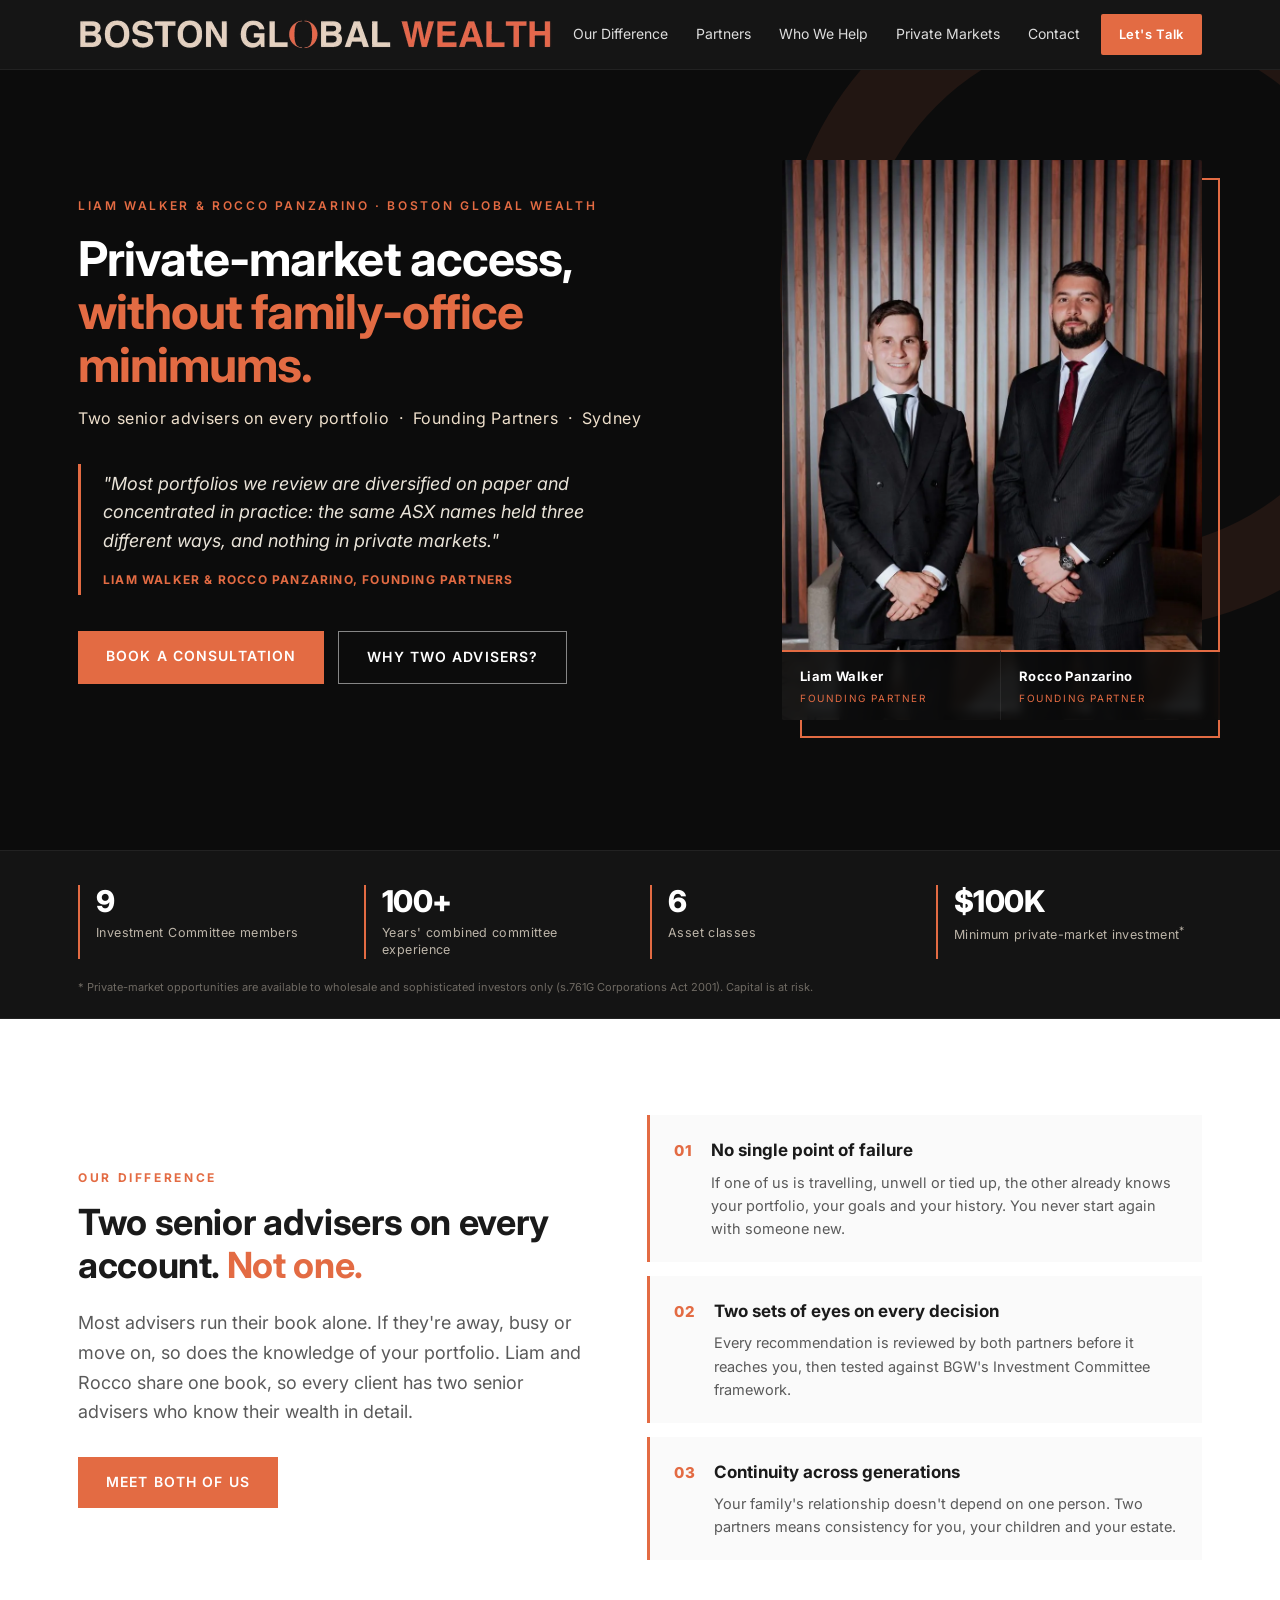
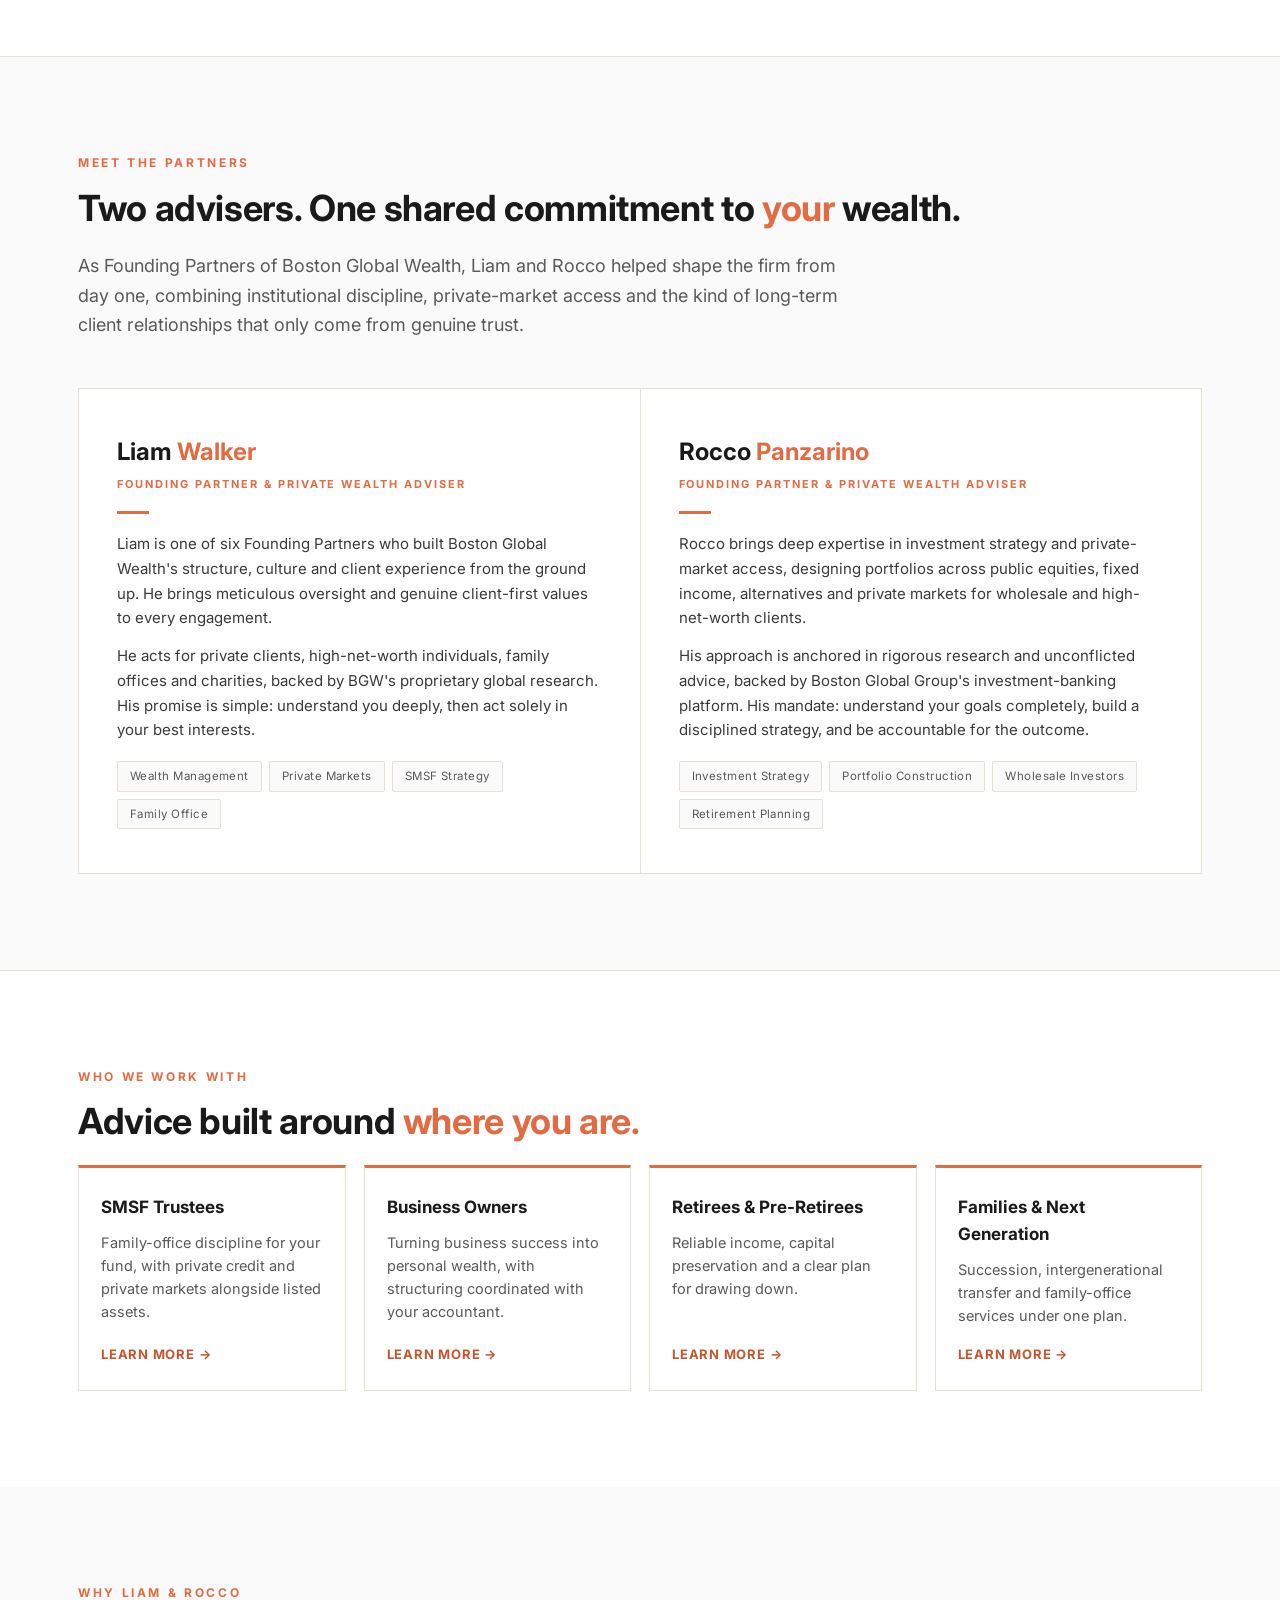
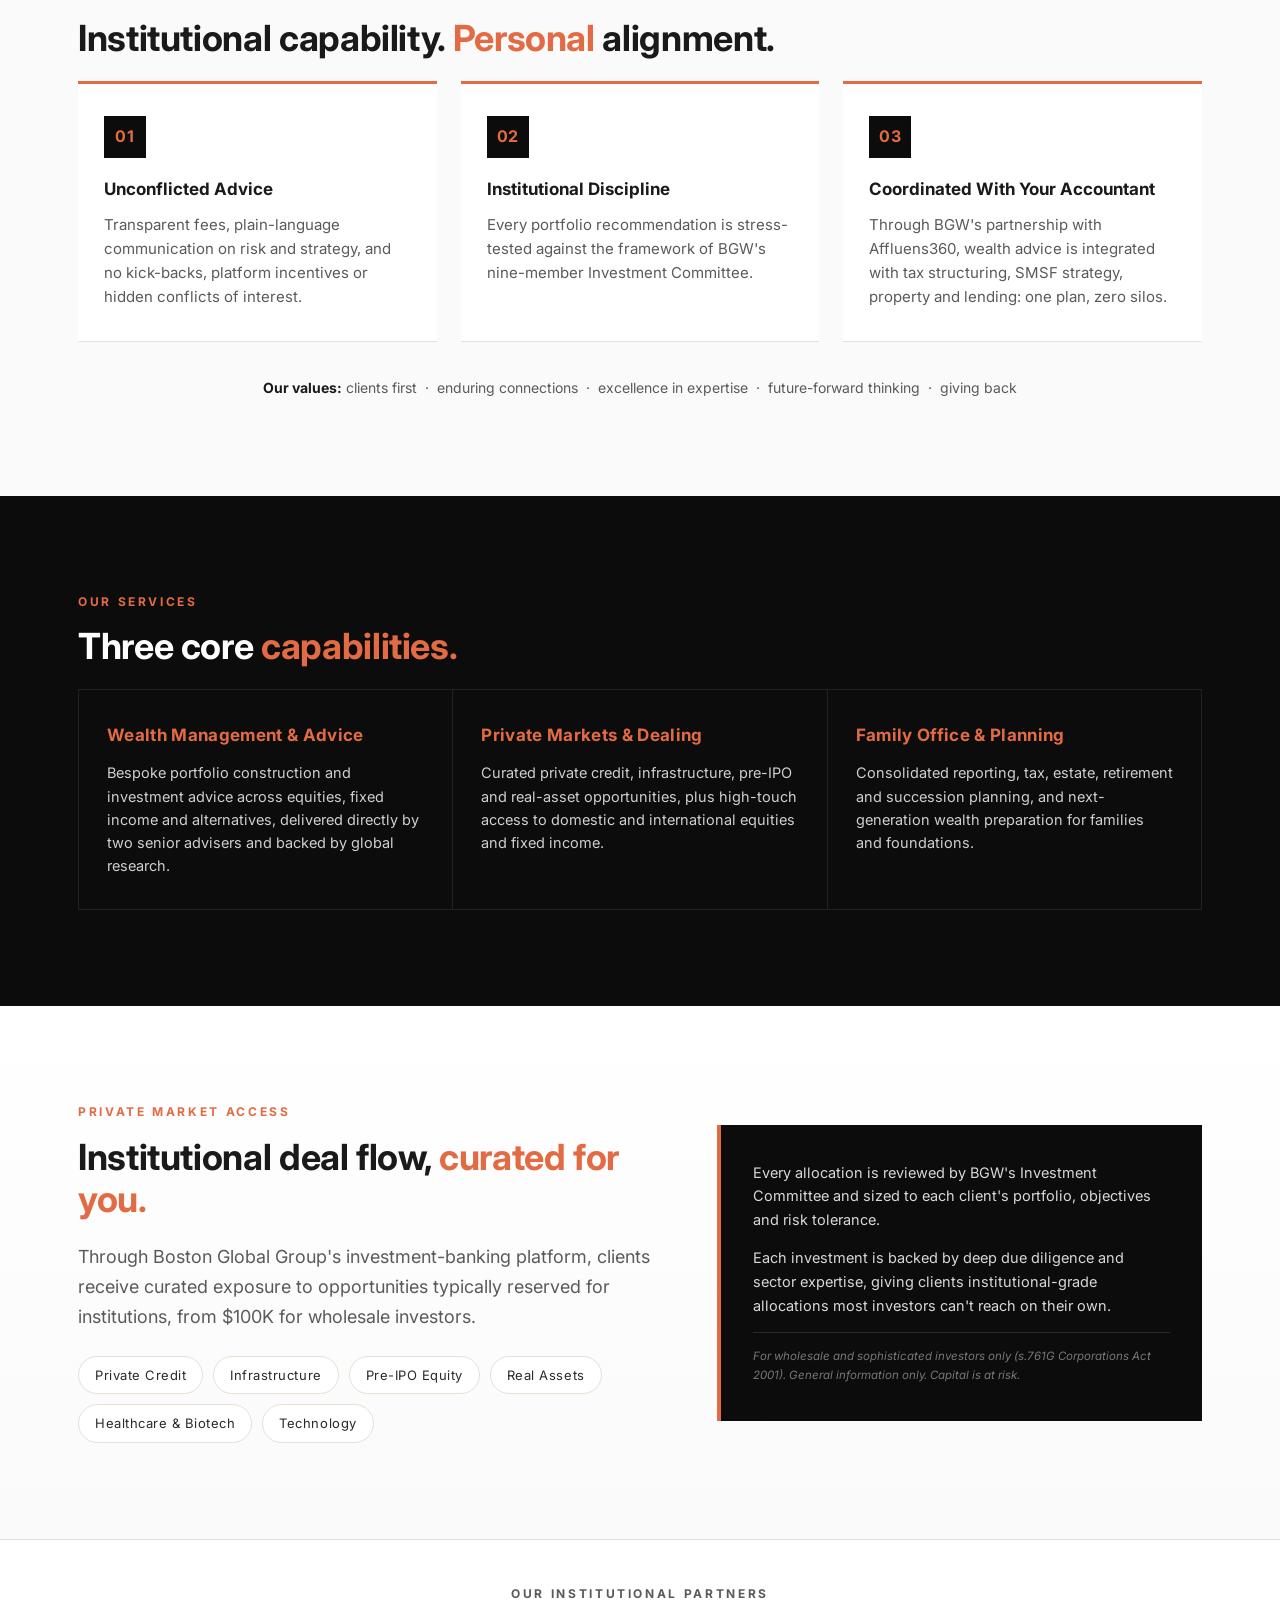
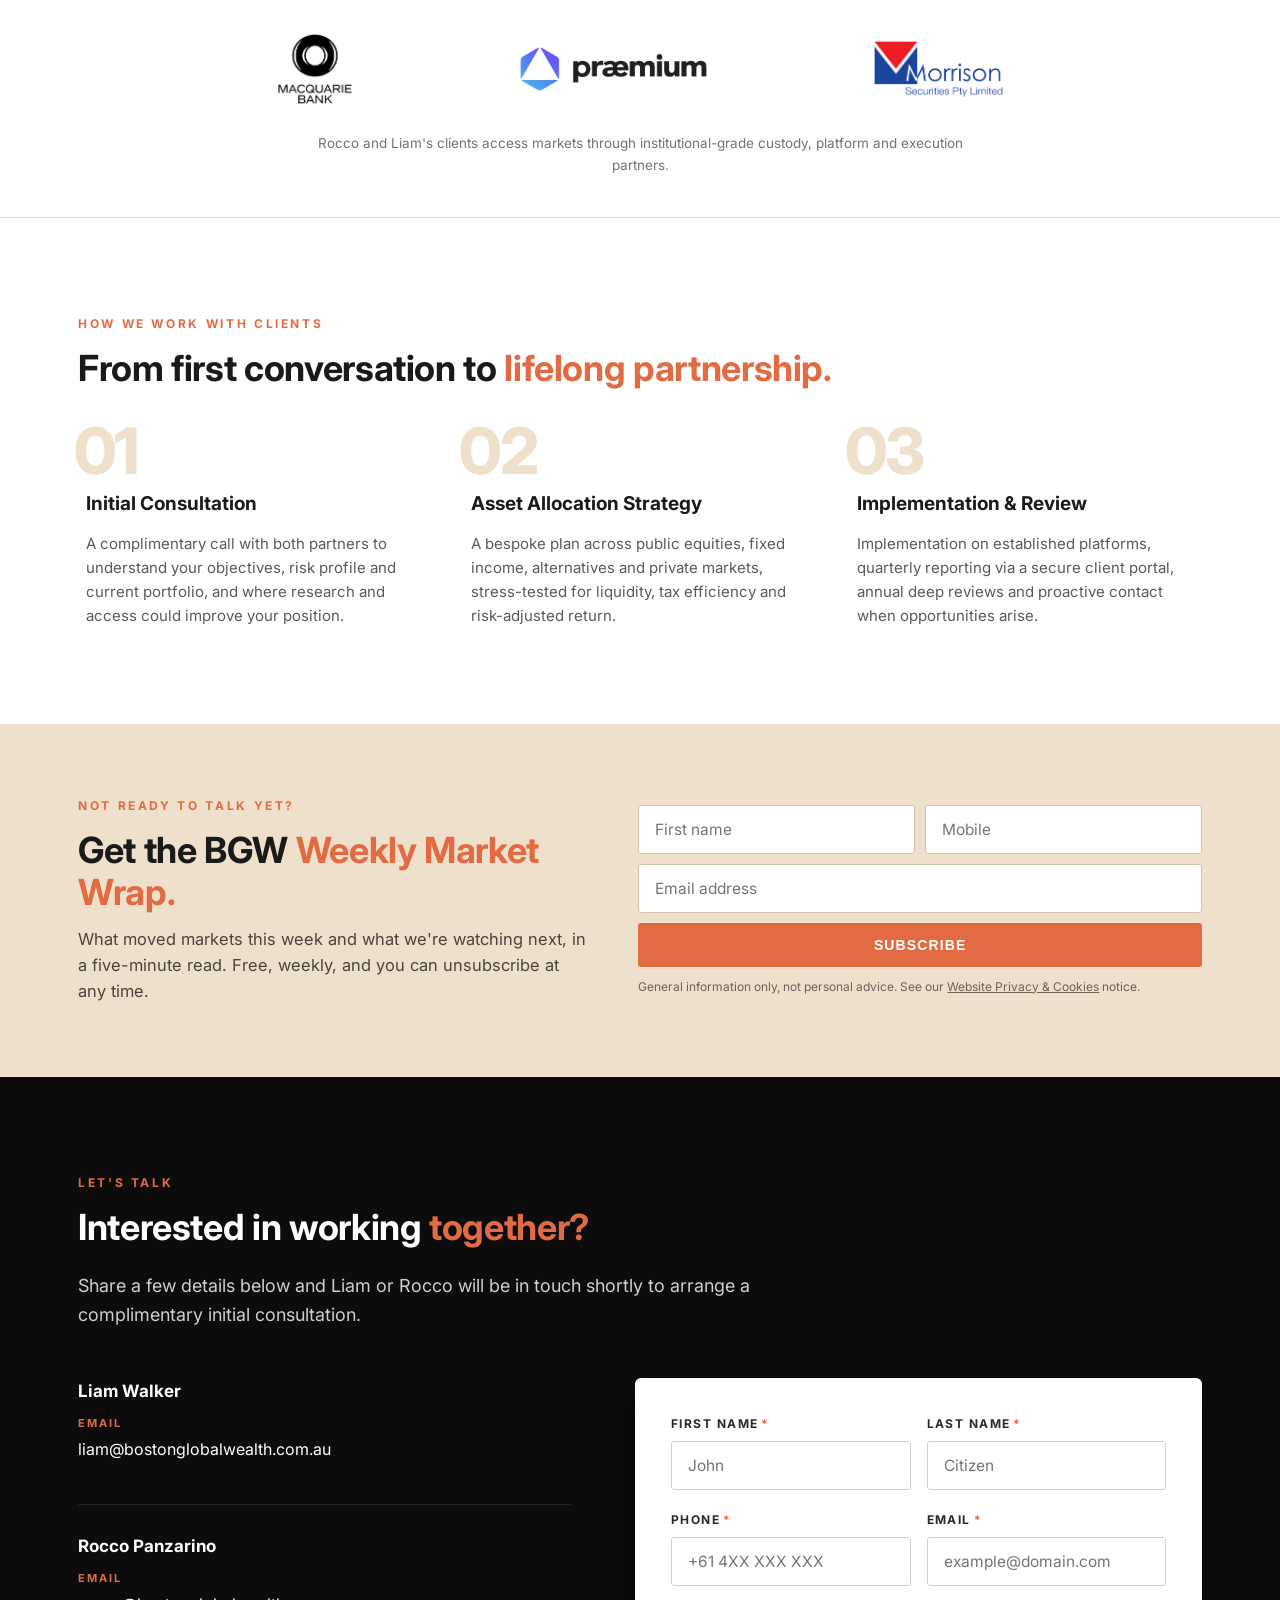
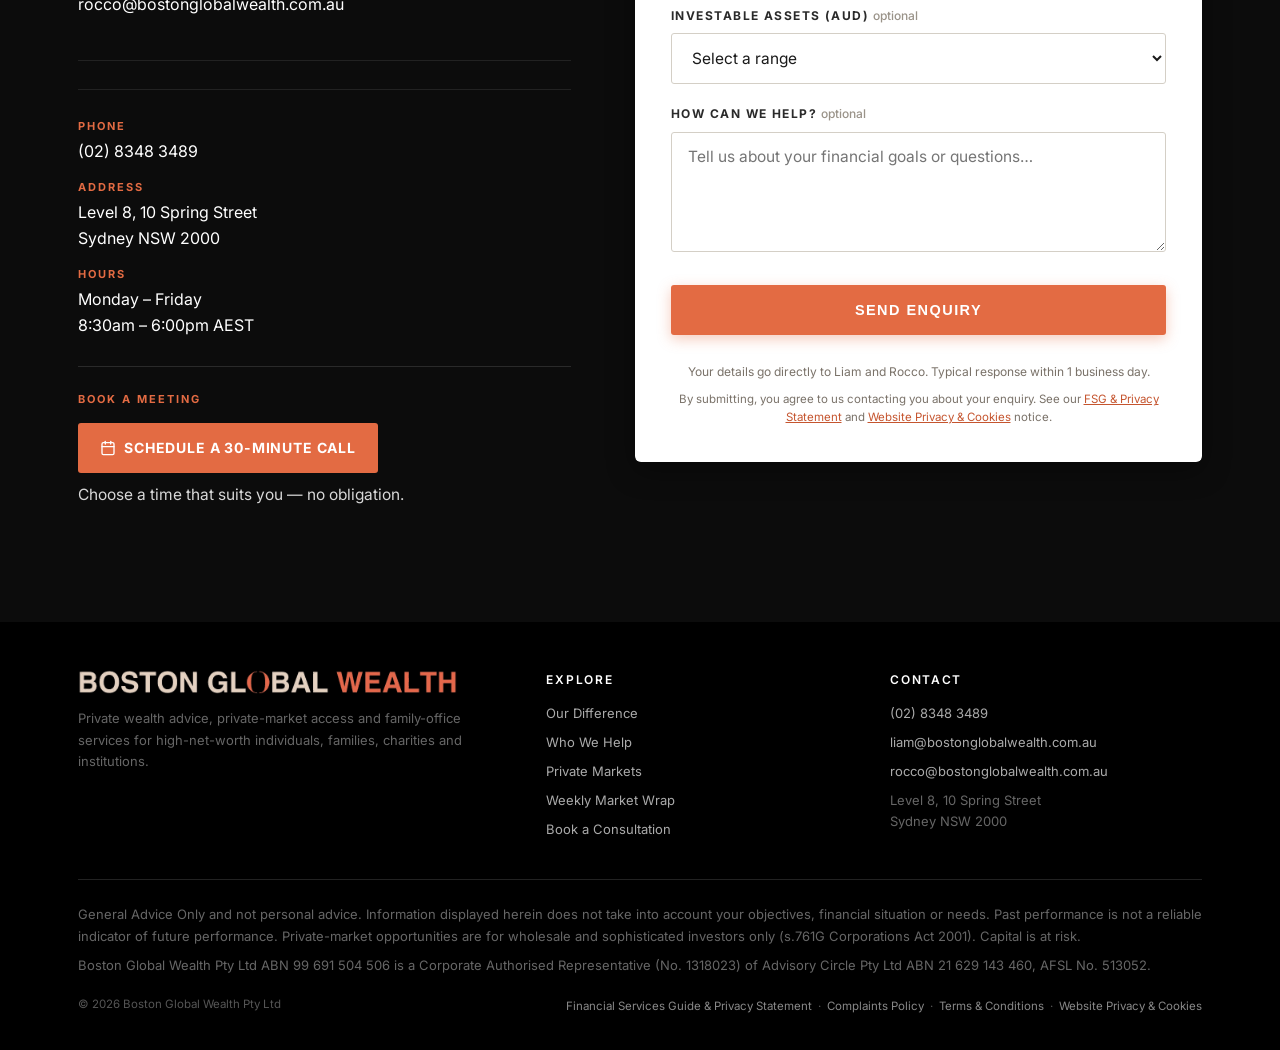
==== commit ffea1bb7: "Add files via upload Market Wrap fix" ====
--- a/index.html
+++ b/index.html
@@ -324,10 +324,11 @@
   .newsletter h2{margin-bottom:12px}
   .nl-lede{color:#4a4339;font-size:16.5px;max-width:520px}
   .nl-form{background:transparent;padding:0;box-shadow:none;border-radius:0}
-  .nl-fields{display:grid;grid-template-columns:1fr 1.4fr auto;gap:10px}
+  .nl-fields{display:grid;grid-template-columns:1fr 1fr;gap:10px}
   .nl-fields input{padding:14px 16px;border:1.5px solid #cfc3b1;background:#fff;font-size:15.5px;font-family:inherit;border-radius:3px;width:100%}
   .nl-fields input:focus{outline:none;border-color:var(--bgw-orange);box-shadow:0 0 0 3px rgba(227,107,67,.18)}
   .nl-fields .btn{border-radius:3px;white-space:nowrap}
+  #nl-first{order:1}#nl-phone{order:2}#nl-email{order:3;grid-column:1/-1}.nl-fields .btn{order:4;grid-column:1/-1}
   .nl-small{font-size:12px;color:#6b6257;margin-top:10px}
   .nl-small a{text-decoration:underline}
   .nl-done{font-size:17px;font-weight:600;color:var(--bgw-ink);background:#fff;padding:18px 22px;border-left:3px solid var(--bgw-orange)}
@@ -548,9 +549,11 @@
         <input type="hidden" name="utm_source"><input type="hidden" name="utm_medium"><input type="hidden" name="utm_campaign"><input type="hidden" name="gclid"><input type="hidden" name="fbclid"><input type="hidden" name="first_source"><input type="hidden" name="landing_page">
         <div class="nl-fields">
           <label class="sr" for="nl-first">First name</label>
-          <input id="nl-first" type="text" name="firstname" placeholder="First name" autocomplete="given-name">
+          <input id="nl-first" type="text" name="firstname" placeholder="First name" autocomplete="given-name" required>
           <label class="sr" for="nl-email">Email</label>
           <input id="nl-email" type="email" name="email" placeholder="Email address" autocomplete="email" inputmode="email" required>
+          <label class="sr" for="nl-phone">Mobile</label>
+          <input id="nl-phone" type="tel" name="phone" placeholder="Mobile" autocomplete="tel" inputmode="tel" pattern="[0-9+()\s-]{8,}" title="Please enter a valid mobile number" required>
           <button type="submit" class="btn btn-primary">Subscribe</button>
         </div>
         <p class="nl-small" id="nl-status" role="status" aria-live="polite"></p>
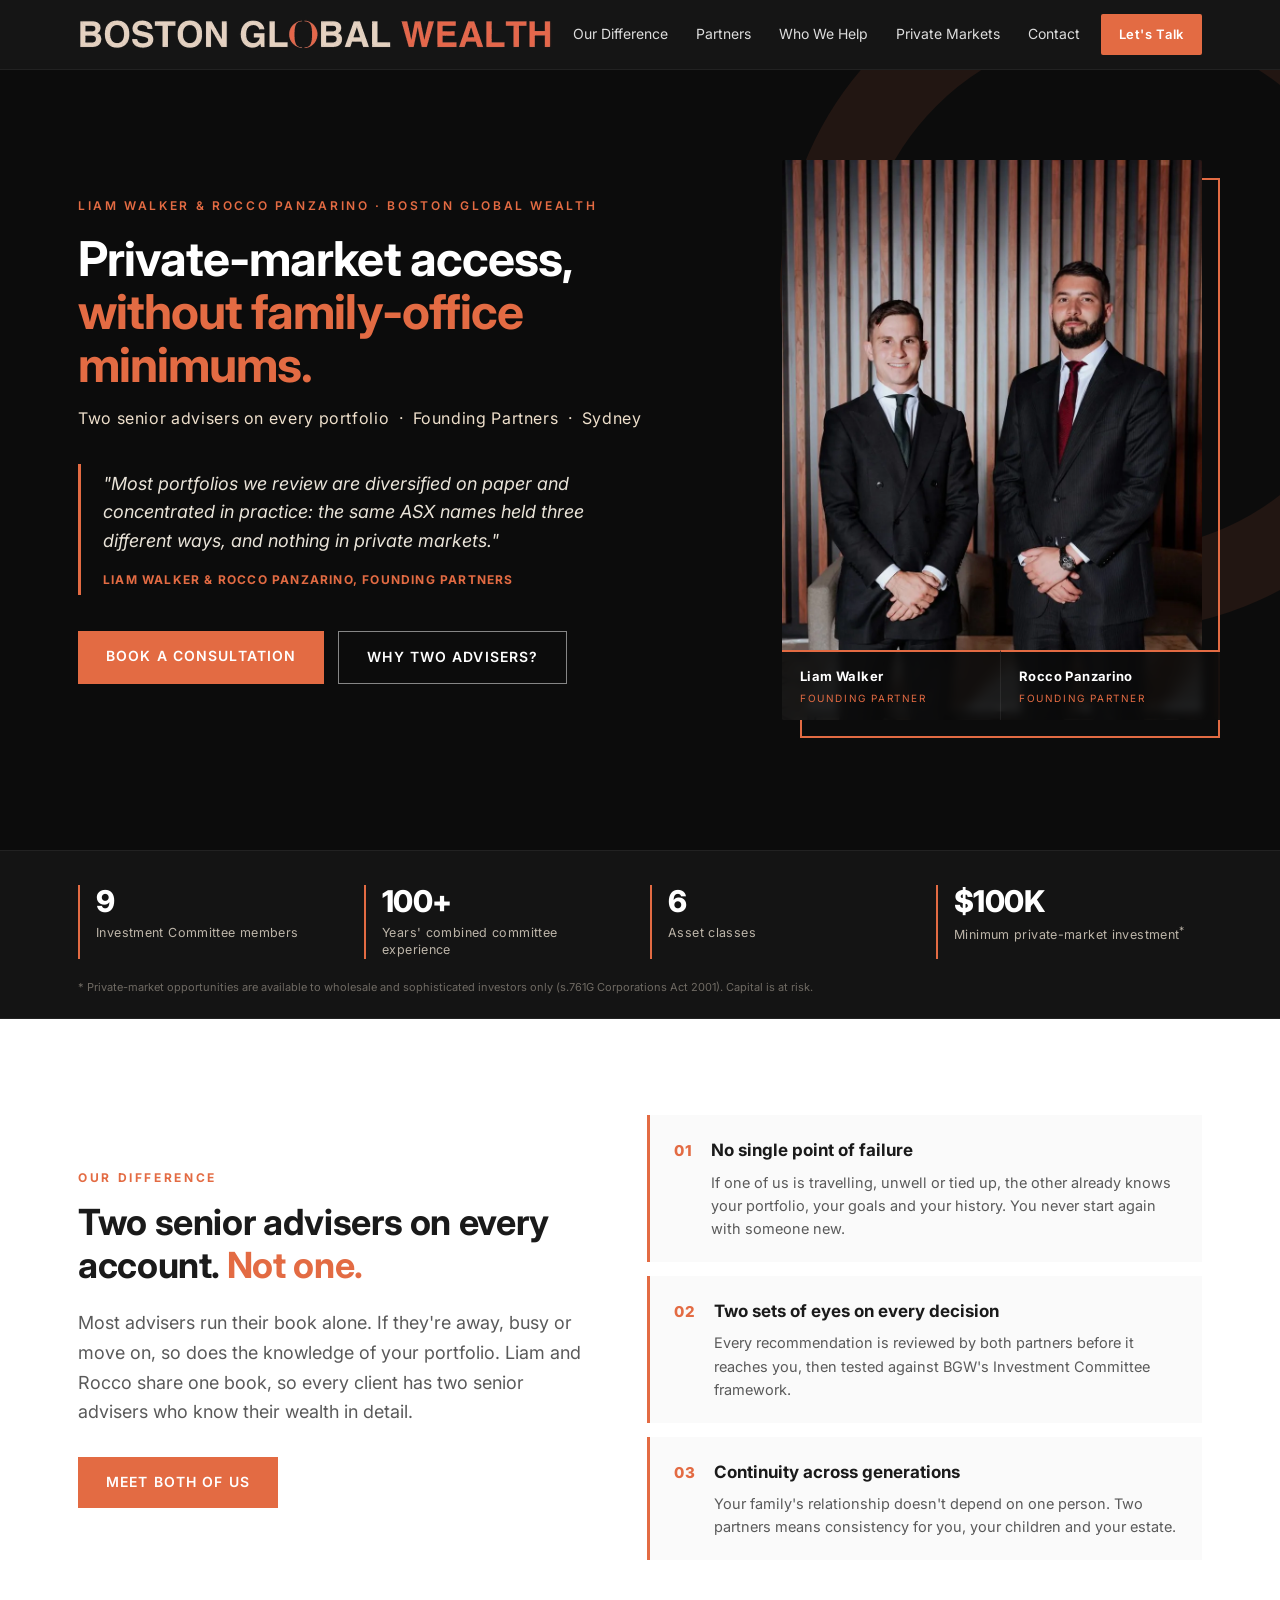
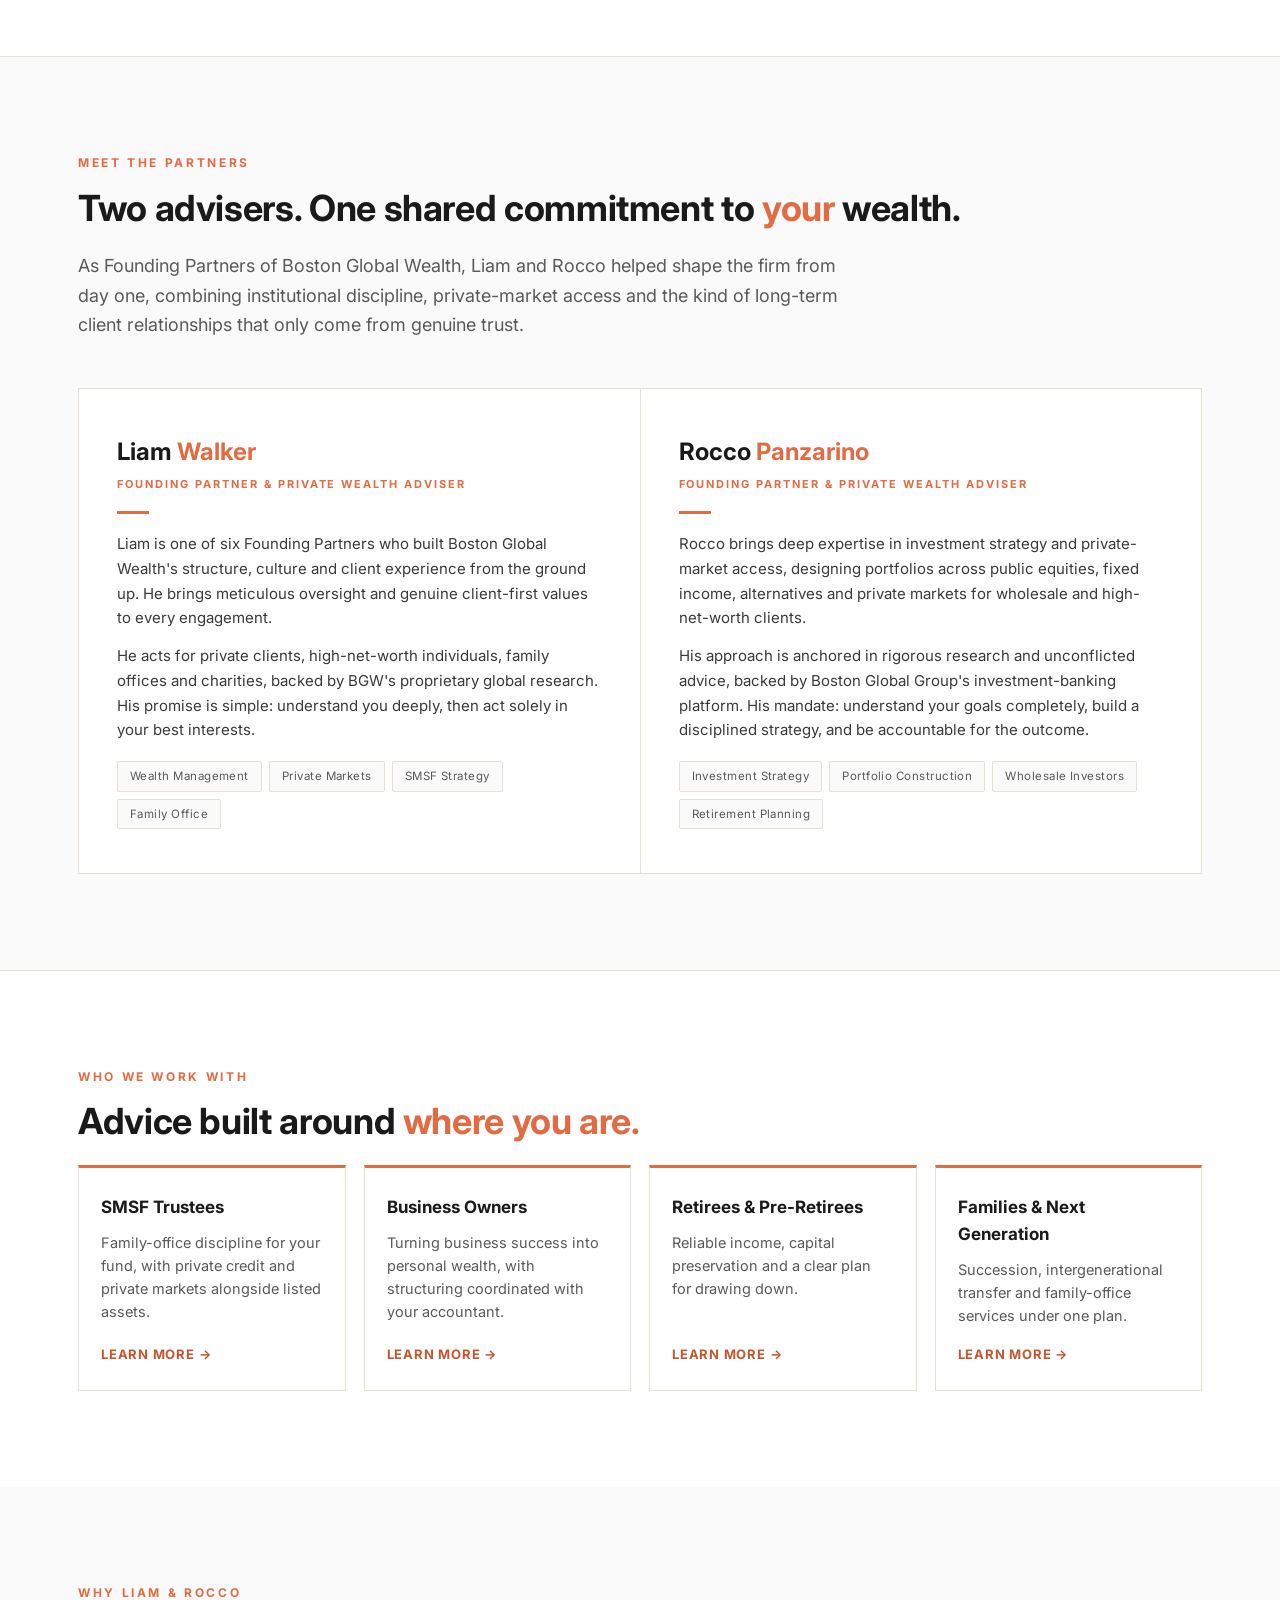
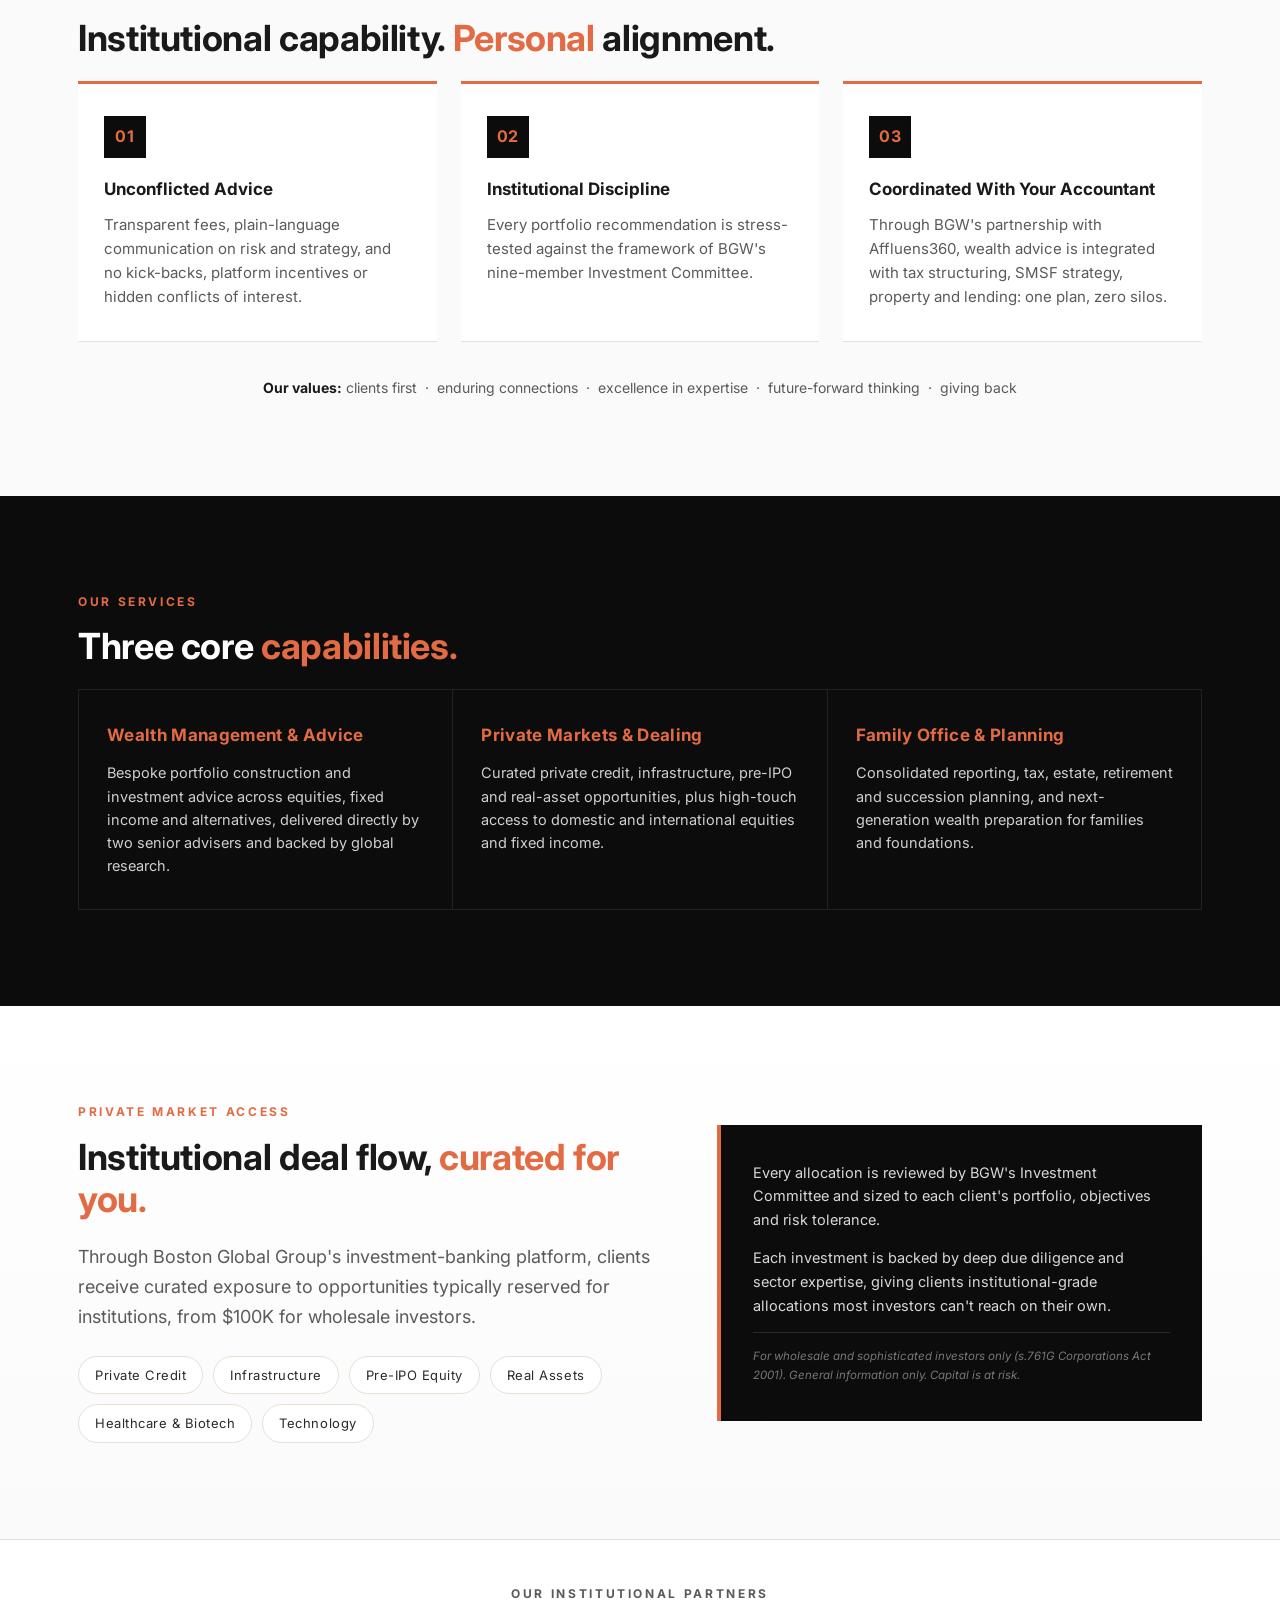
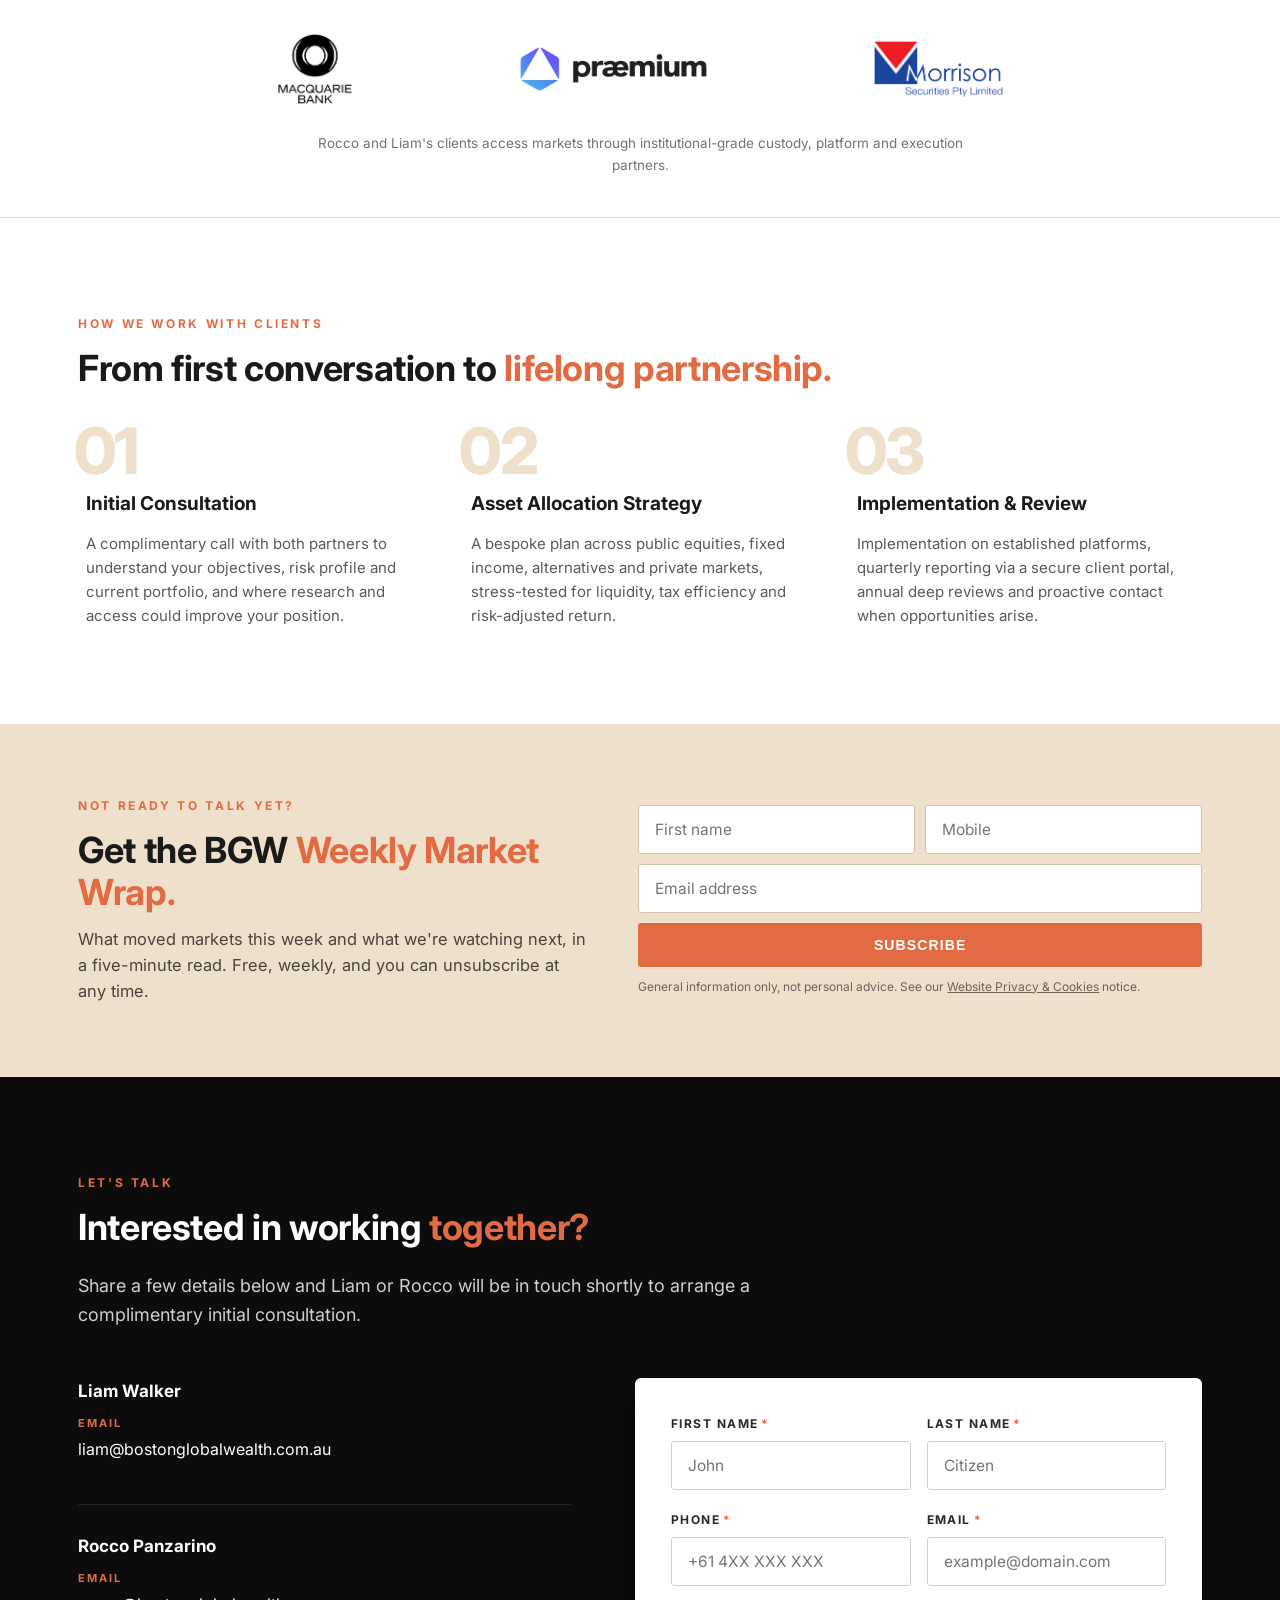
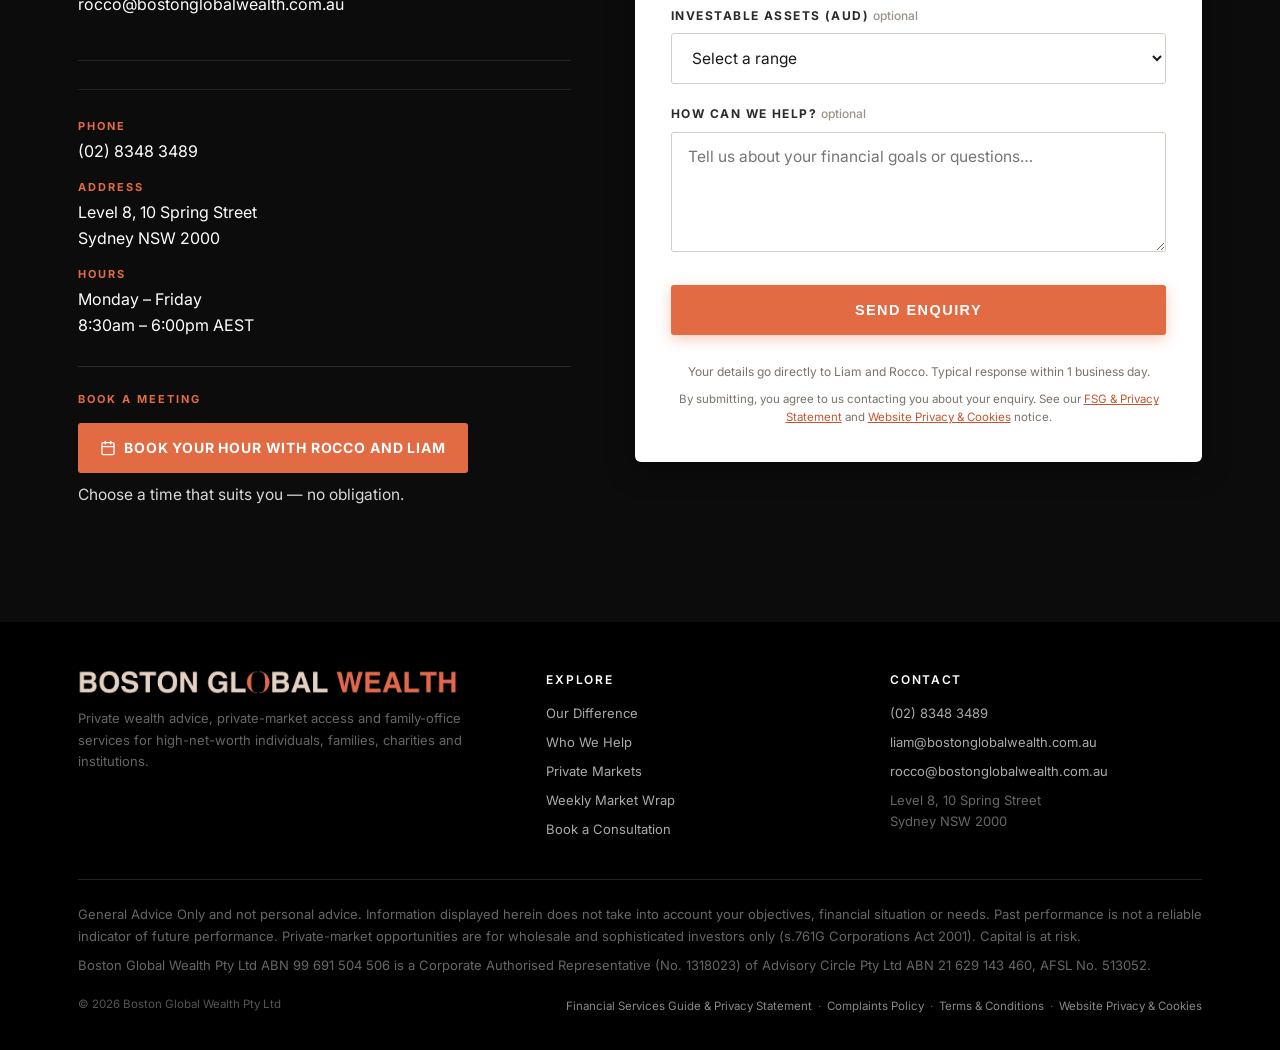
==== commit dac33e8f: "update booking to 1-hour" ====
--- a/index.html
+++ b/index.html
@@ -351,7 +351,7 @@
       <a href="#markets">Private Markets</a>
       <a href="#contact">Contact</a>
     </div>
-    <a href="https://calendly.com/liam-bostonglobalwealth/30min" data-book="nav" target="_blank" rel="noopener" class="nav-cta">Let's Talk</a>
+    <a href="https://calendly.com/liam-bostonglobalwealth/introductory-call" data-book="nav" target="_blank" rel="noopener" class="nav-cta">Let's Talk</a>
   </div>
 </nav>
 
@@ -368,7 +368,7 @@
           <cite>Liam Walker &amp; Rocco Panzarino, Founding Partners</cite>
         </blockquote>
         <div class="hero-ctas">
-          <a href="https://calendly.com/liam-bostonglobalwealth/30min" data-book="hero" target="_blank" rel="noopener" class="btn btn-primary">Book a Consultation</a>
+          <a href="https://calendly.com/liam-bostonglobalwealth/introductory-call" data-book="hero" target="_blank" rel="noopener" class="btn btn-primary">Book a Consultation</a>
           <a href="#difference" class="btn btn-ghost">Why two advisers?</a>
         </div>
       </div>
@@ -407,7 +407,7 @@
         <h2>Two senior advisers on every account. <span class="accent">Not one.</span></h2>
         <p class="lede">Most advisers run their book alone. If they're away, busy or move on, so does the knowledge of your portfolio. Liam and Rocco share one book, so every client has two senior advisers who know their wealth in detail.</p>
         <div class="hero-ctas">
-          <a href="https://calendly.com/liam-bostonglobalwealth/30min" data-book="difference" target="_blank" rel="noopener" class="btn btn-primary">Meet both of us</a>
+          <a href="https://calendly.com/liam-bostonglobalwealth/introductory-call" data-book="difference" target="_blank" rel="noopener" class="btn btn-primary">Meet both of us</a>
         </div>
       </div>
       <div class="diff-points">
@@ -592,9 +592,9 @@
         </div>
         <div class="calendly-block">
           <div class="clabel">Book a Meeting</div>
-          <a href="https://calendly.com/liam-bostonglobalwealth/30min" data-book="contact" target="_blank" rel="noopener" class="calendly-btn">
+          <a href="https://calendly.com/liam-bostonglobalwealth/introductory-call" data-book="contact" target="_blank" rel="noopener" class="calendly-btn">
             <svg width="16" height="16" viewBox="0 0 24 24" fill="none" stroke="currentColor" stroke-width="2" stroke-linecap="round" stroke-linejoin="round" style="margin-right:8px;vertical-align:-2px"><rect x="3" y="4" width="18" height="18" rx="2"/><line x1="16" y1="2" x2="16" y2="6"/><line x1="8" y1="2" x2="8" y2="6"/><line x1="3" y1="10" x2="21" y2="10"/></svg>
-            Schedule a 30-Minute Call
+            Book your hour with Rocco and Liam
           </a>
           <p class="calendly-note">Choose a time that suits you — no obligation.</p>
         </div>
@@ -651,7 +651,7 @@
         <a href="#who">Who We Help</a>
         <a href="#markets">Private Markets</a>
         <a href="#market-wrap">Weekly Market Wrap</a>
-        <a href="https://calendly.com/liam-bostonglobalwealth/30min" data-book="footer">Book a Consultation</a>
+        <a href="https://calendly.com/liam-bostonglobalwealth/introductory-call" data-book="footer">Book a Consultation</a>
       </div>
       <div>
         <h5>Contact</h5>
@@ -674,7 +674,7 @@
 
 <!-- MOBILE BOOKING BAR -->
 <div class="mobile-cta" id="mobile-cta">
-  <a href="https://calendly.com/liam-bostonglobalwealth/30min" data-book="mobile-bar" class="mc-book">
+  <a href="https://calendly.com/liam-bostonglobalwealth/introductory-call" data-book="mobile-bar" class="mc-book">
     <svg width="16" height="16" viewBox="0 0 24 24" fill="none" stroke="currentColor" stroke-width="2.2" stroke-linecap="round" stroke-linejoin="round" aria-hidden="true"><rect x="3" y="4" width="18" height="18" rx="2"/><line x1="16" y1="2" x2="16" y2="6"/><line x1="8" y1="2" x2="8" y2="6"/><line x1="3" y1="10" x2="21" y2="10"/></svg>
     Book a call
   </a>
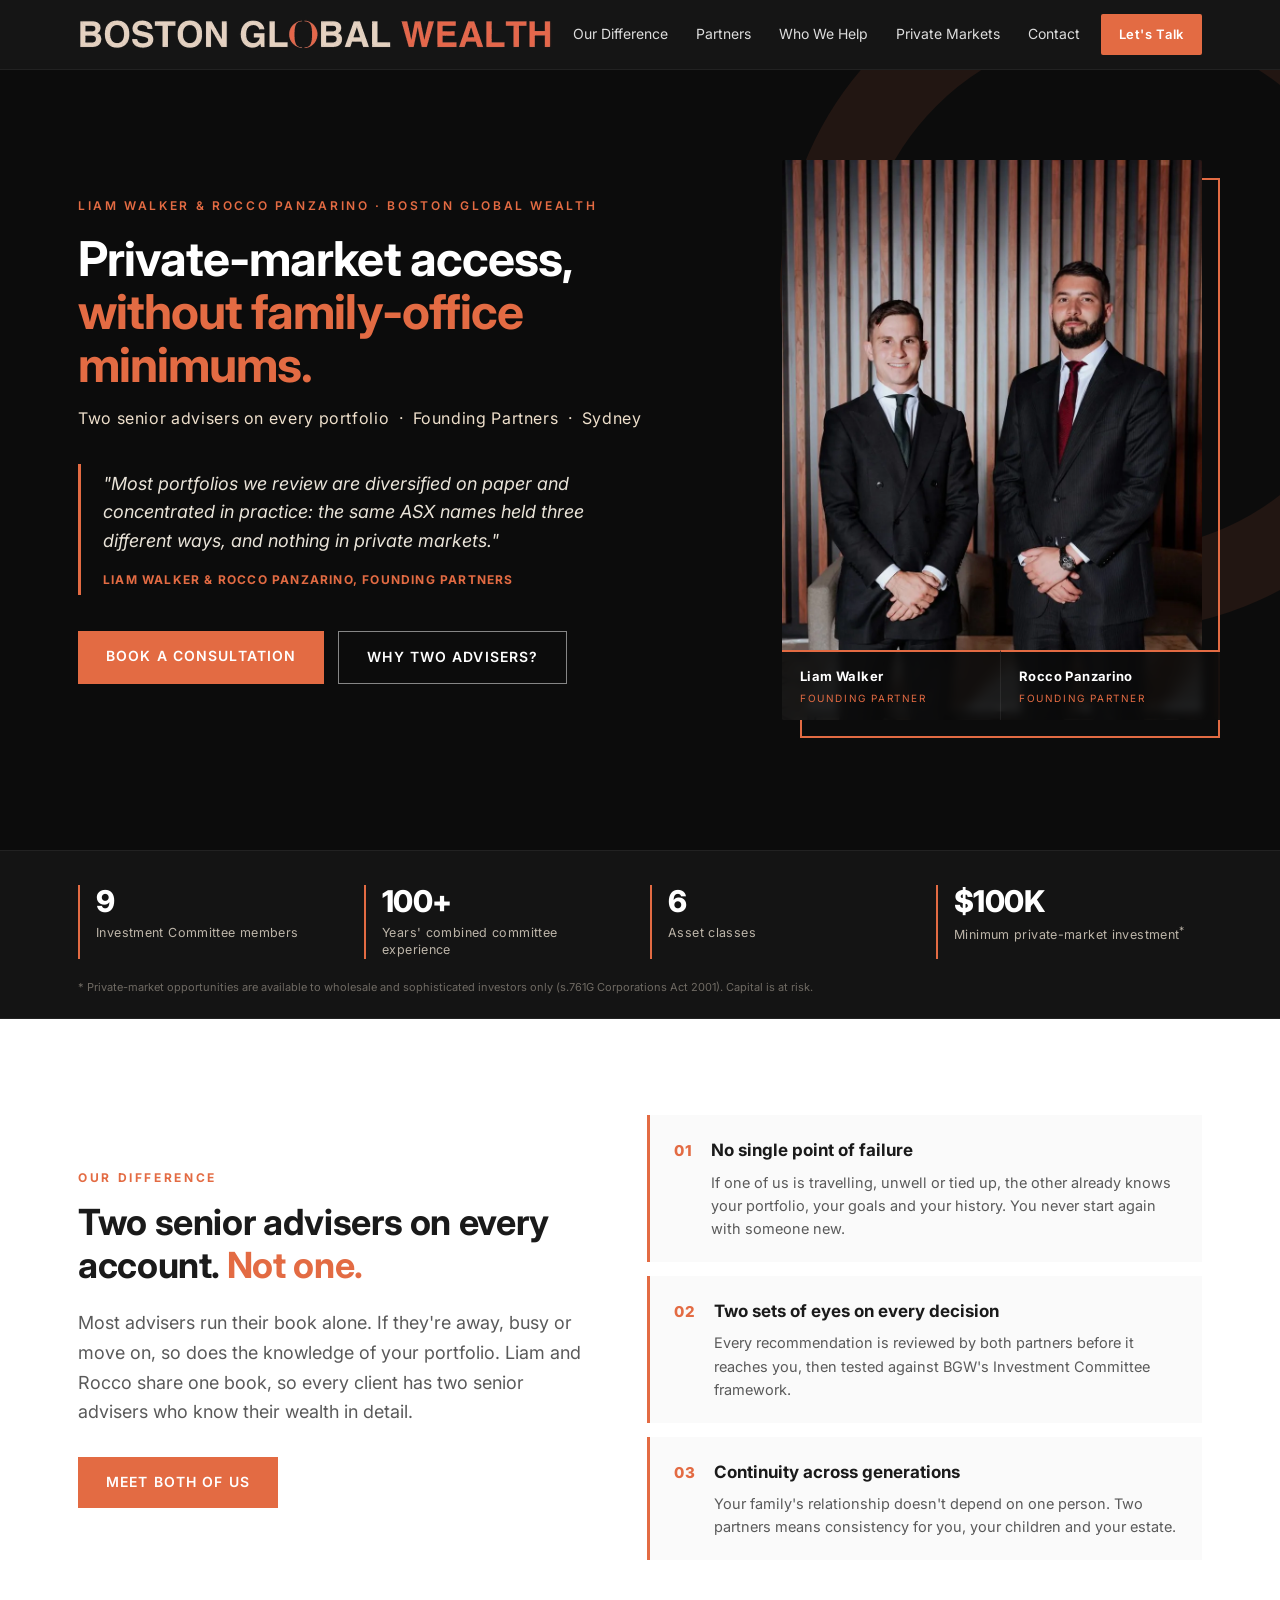
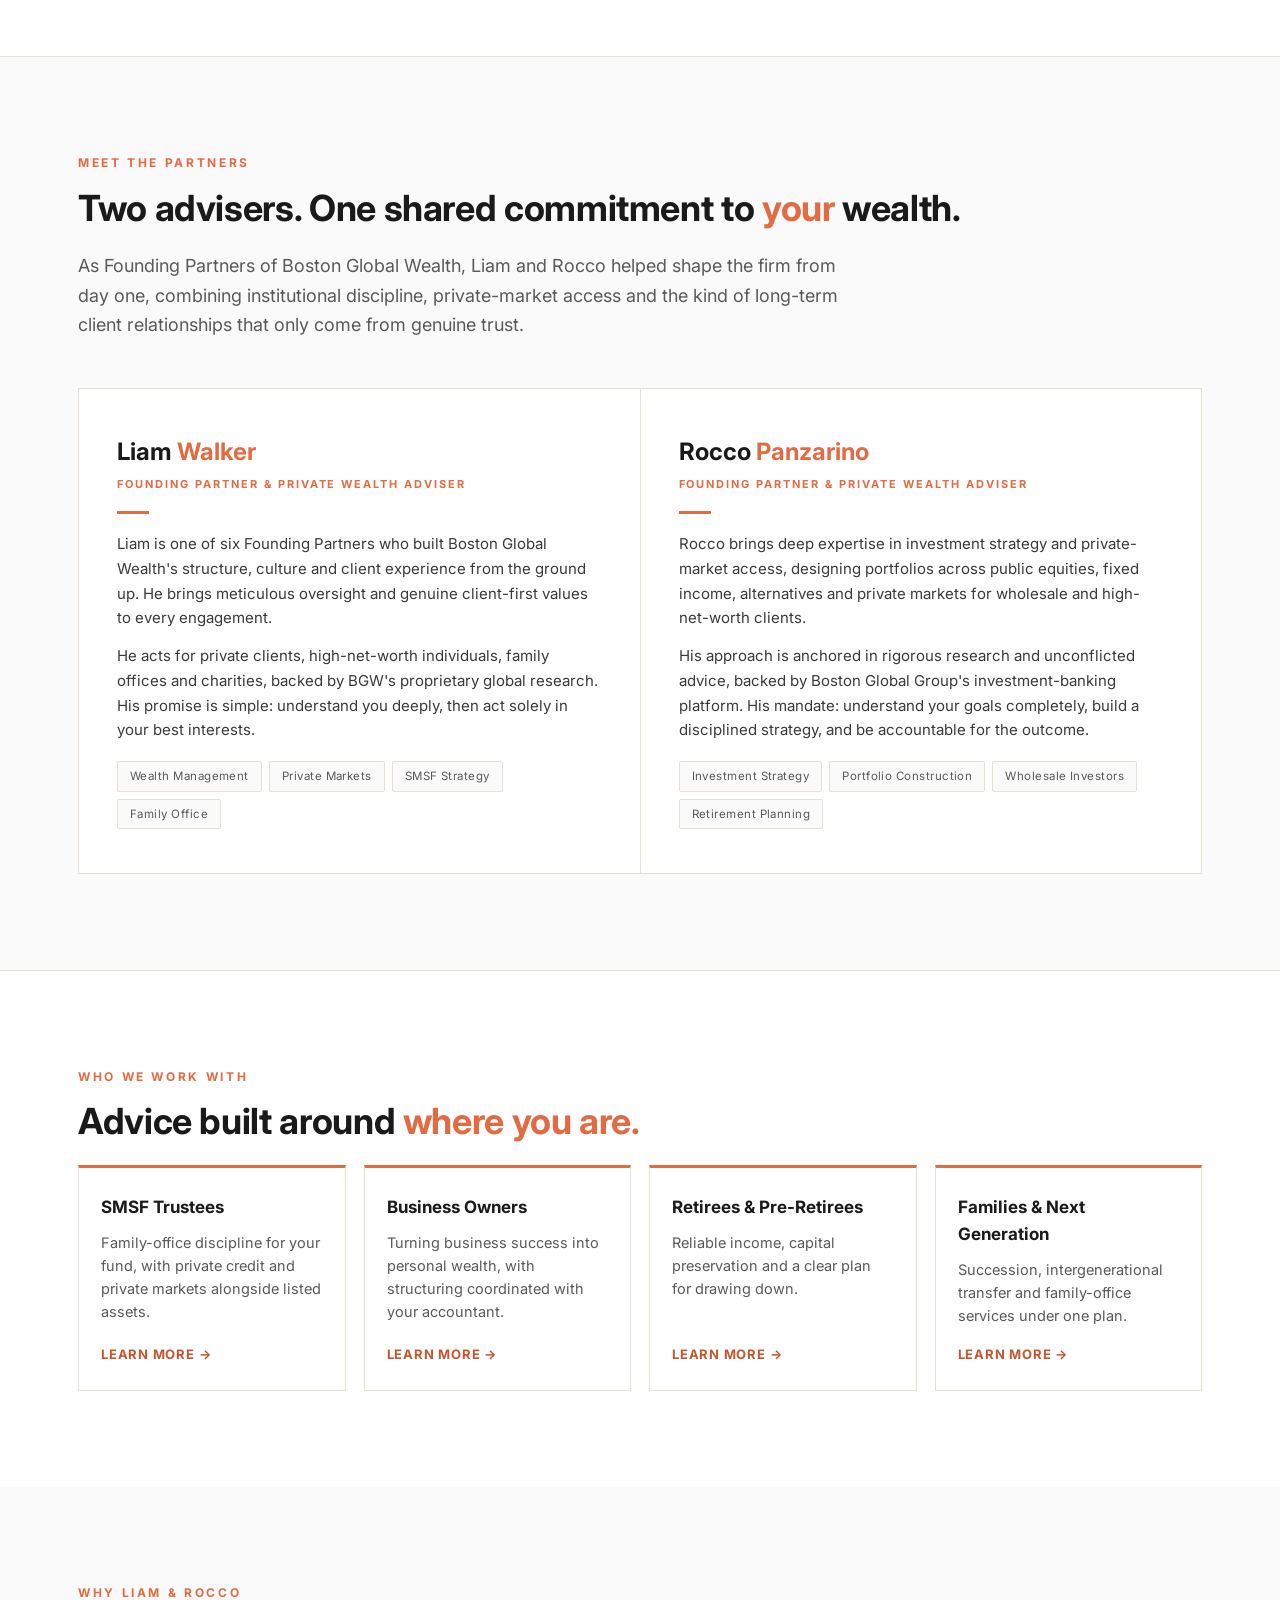
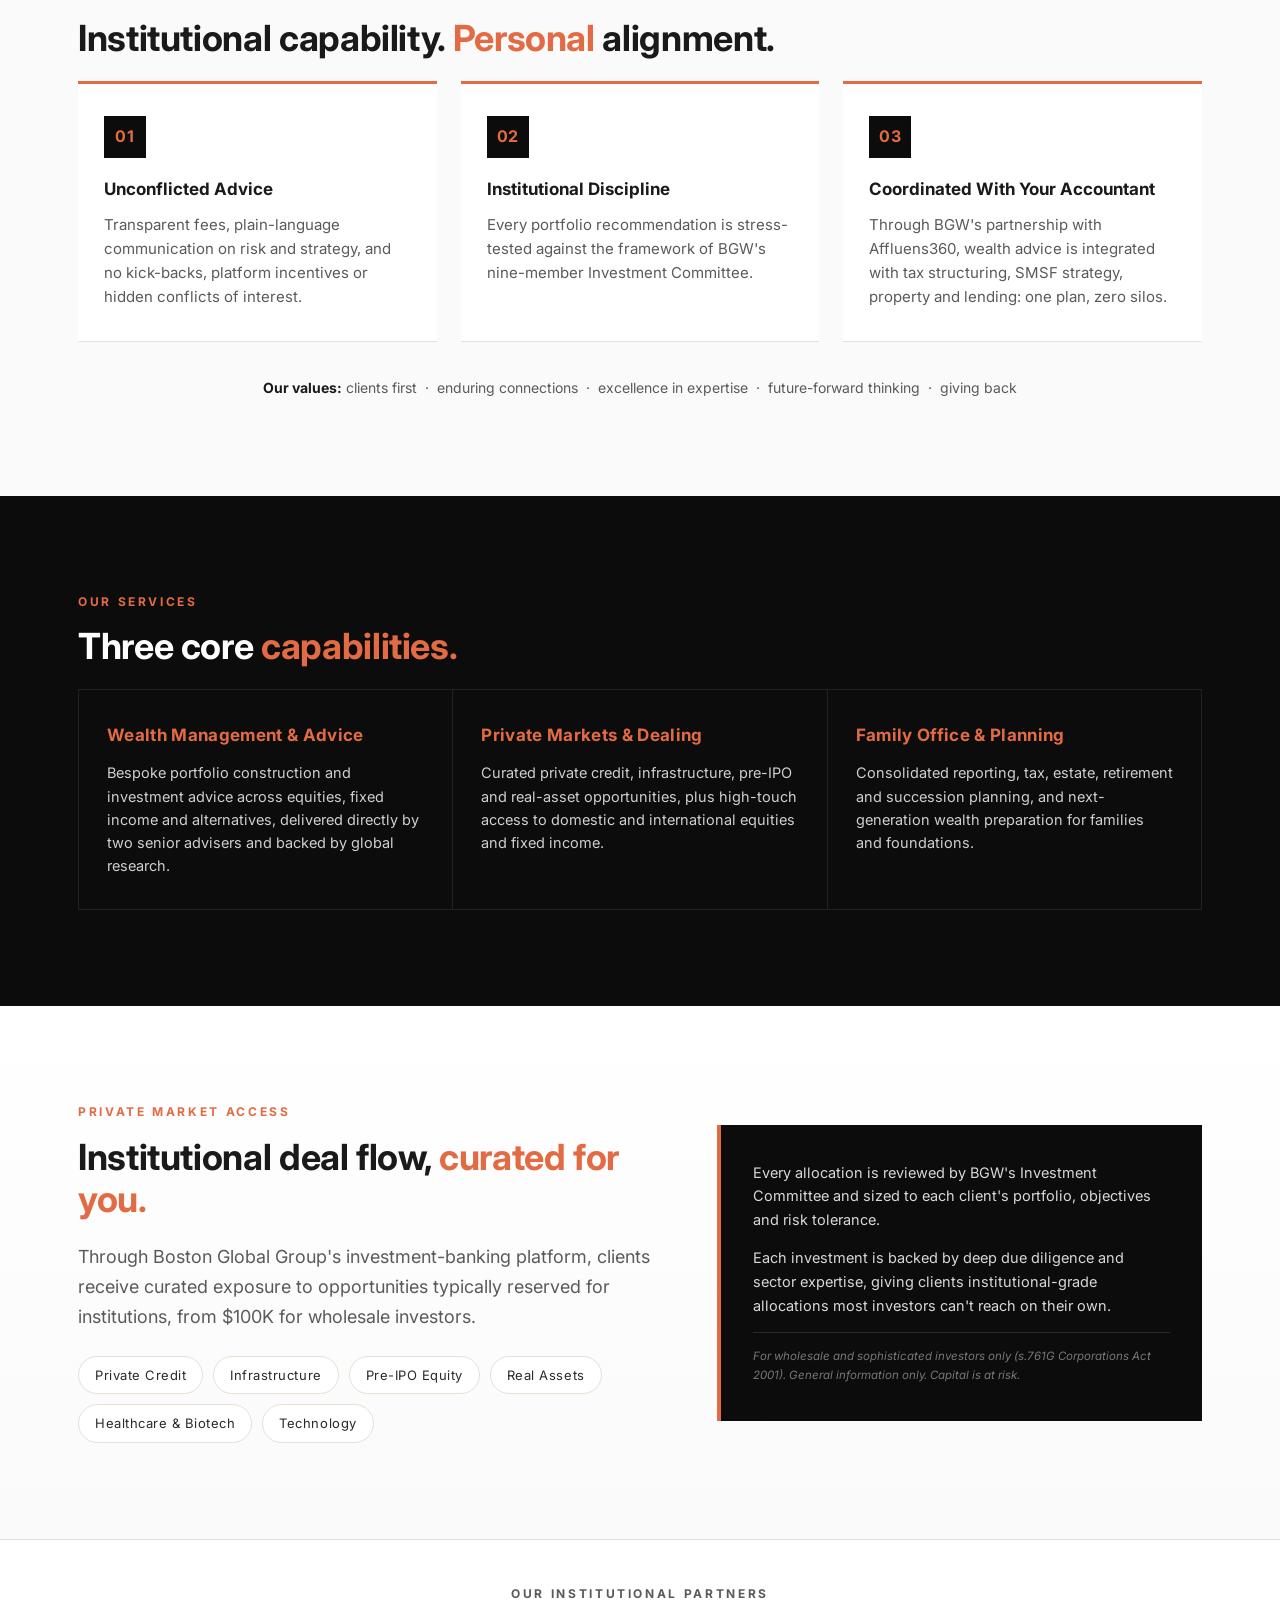
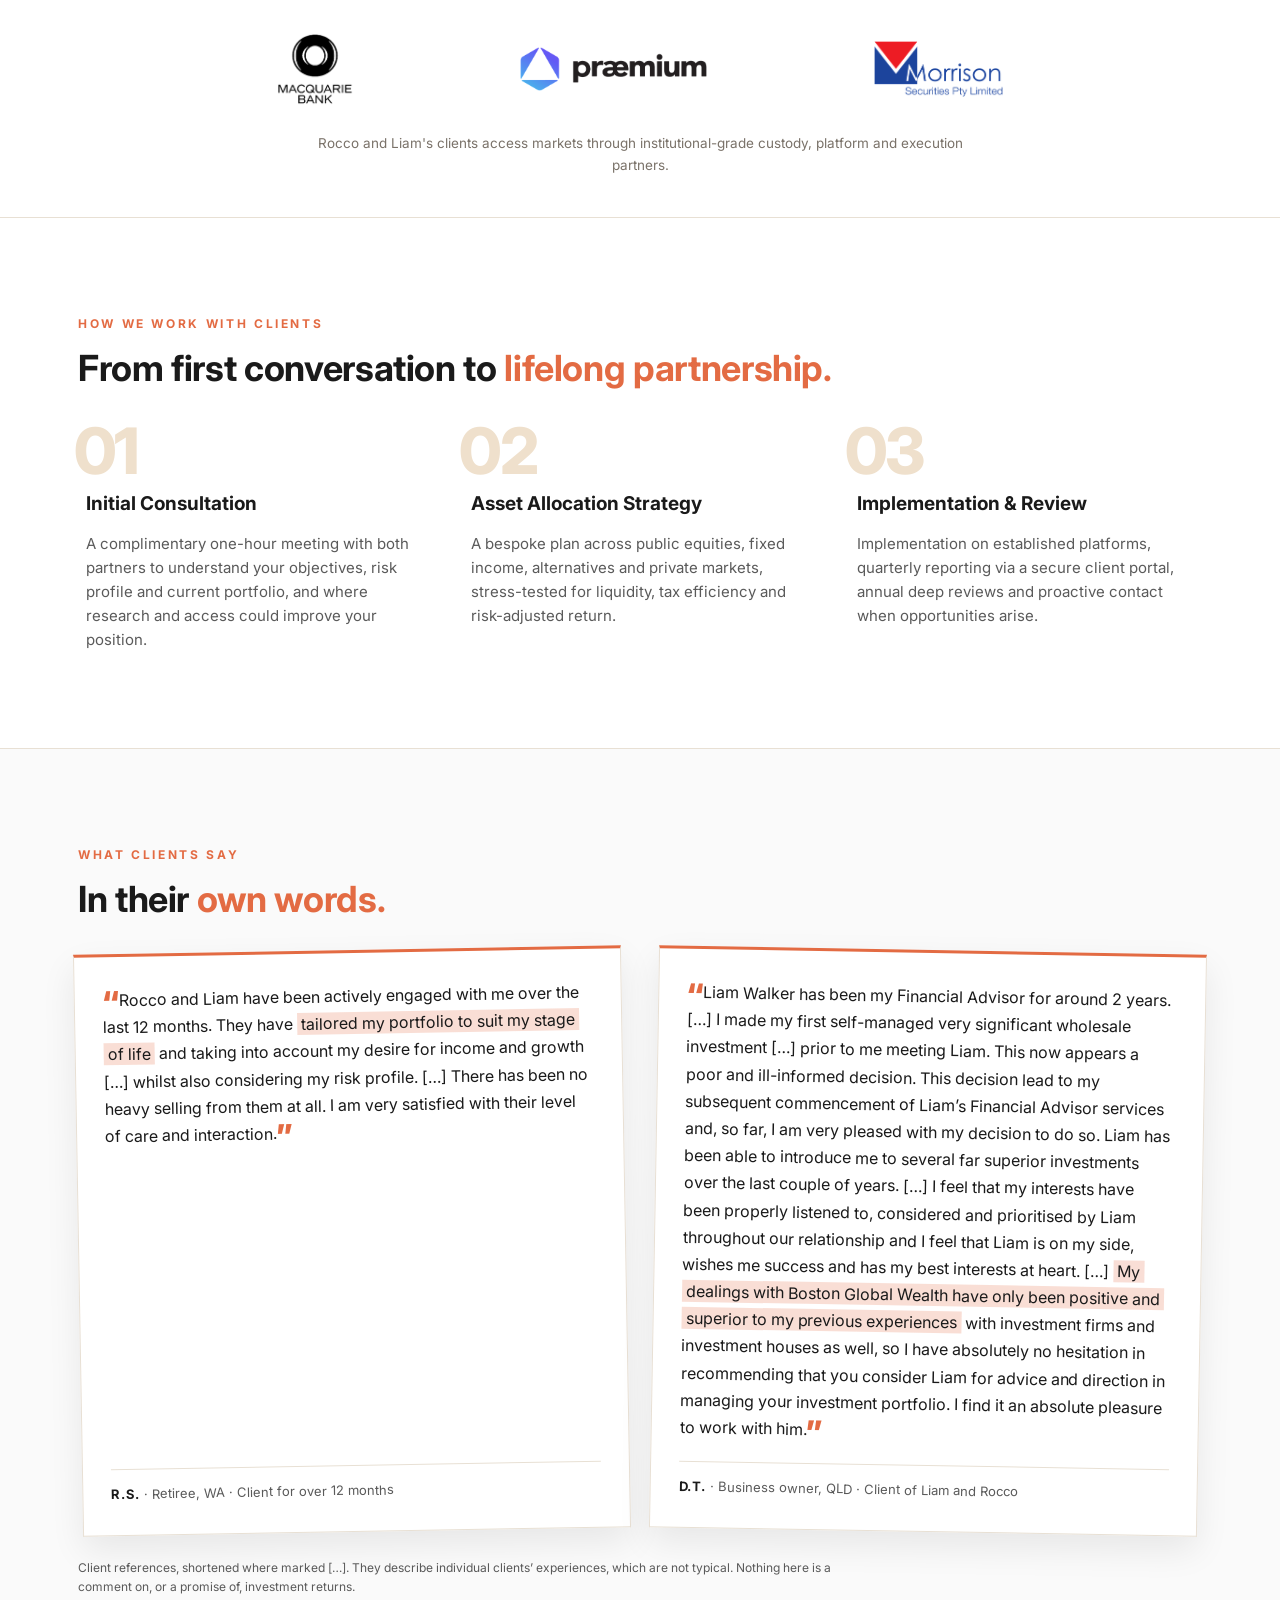
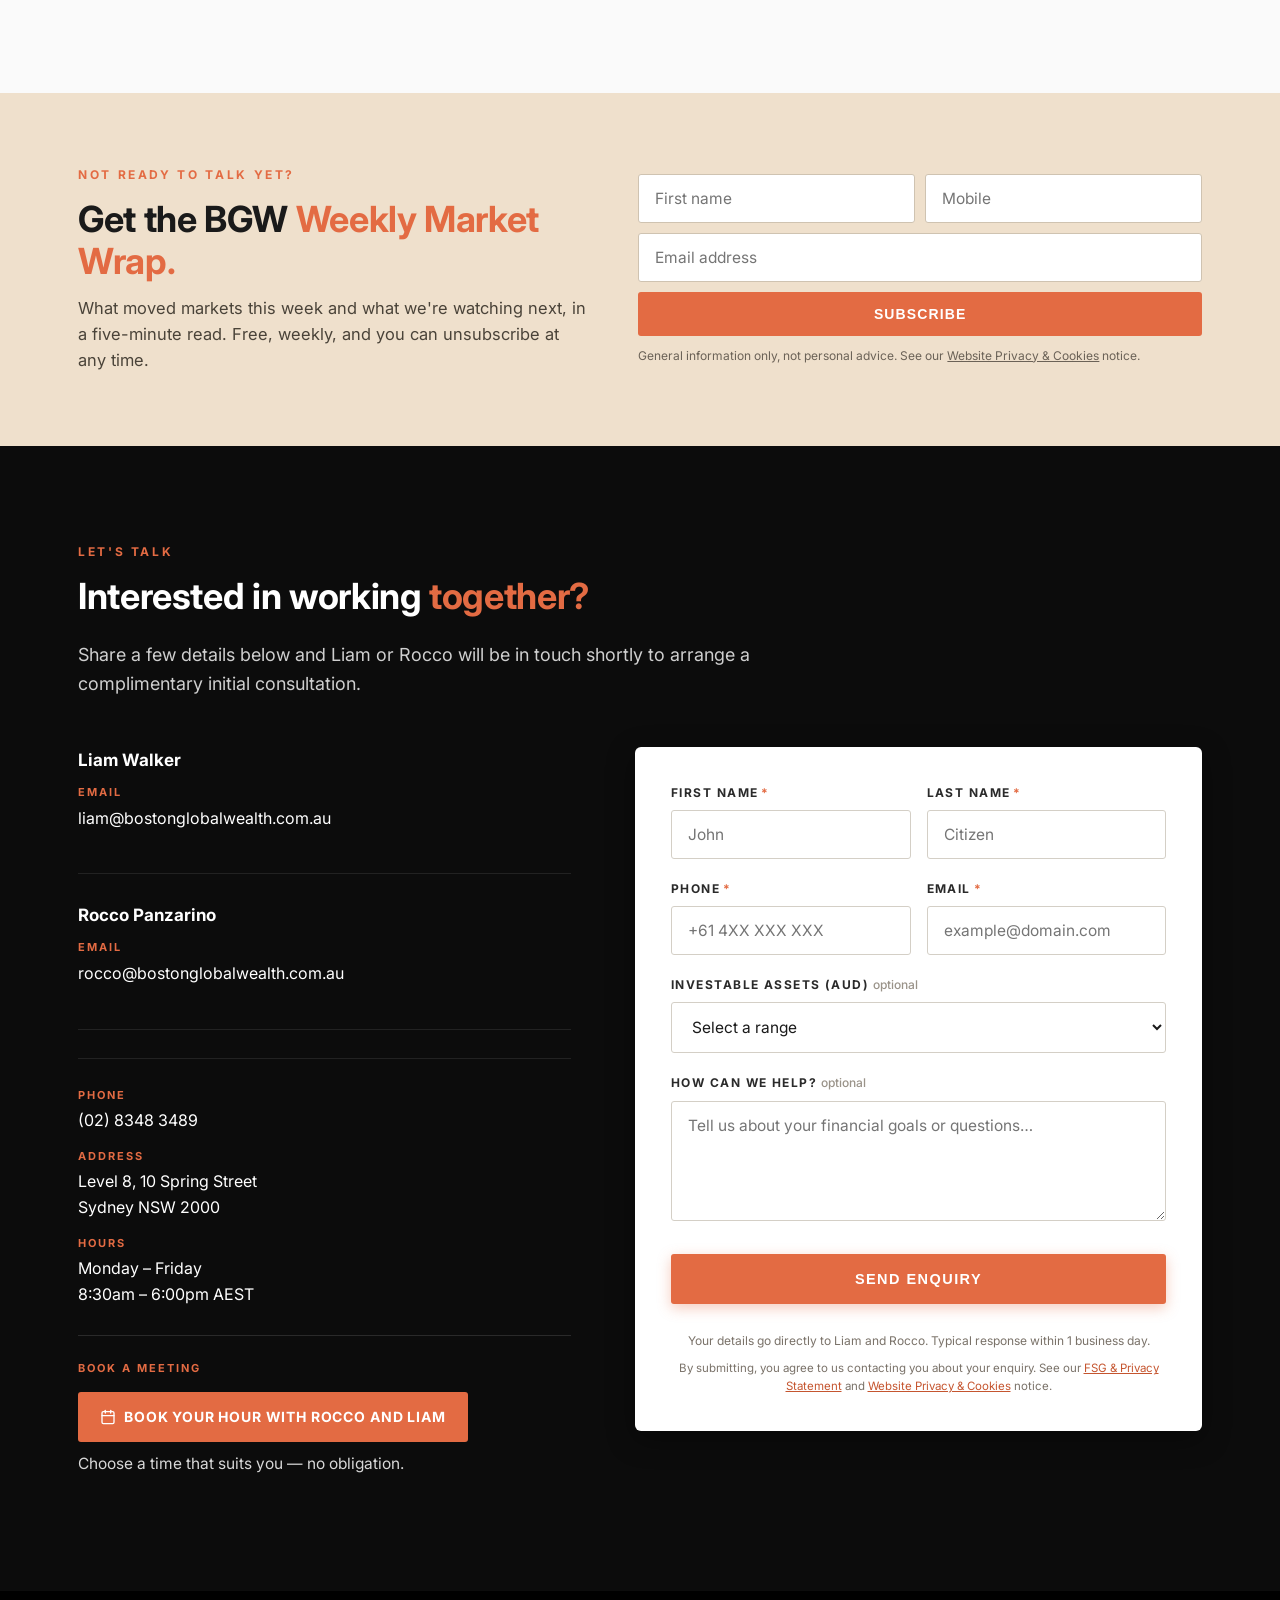
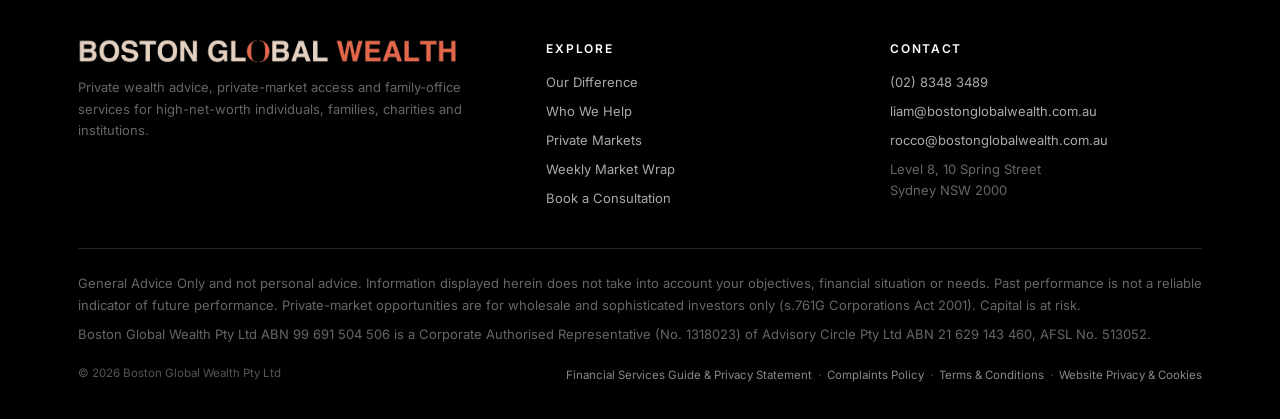
==== commit 127e6cae: "Add files via upload" ====
--- a/index.html
+++ b/index.html
@@ -334,6 +334,27 @@
   .nl-done{font-size:17px;font-weight:600;color:var(--bgw-ink);background:#fff;padding:18px 22px;border-left:3px solid var(--bgw-orange)}
   .sr{position:absolute;width:1px;height:1px;overflow:hidden;clip:rect(0 0 0 0)}
   @media(max-width:880px){.nl-grid{grid-template-columns:1fr;gap:24px}.nl-fields{grid-template-columns:1fr}}
+
+  /* ---------- CLIENT REFERENCES ---------- */
+  .refs{background:var(--bgw-bg);border-top:1px solid var(--bgw-line)}
+  .refs-track{display:grid;grid-template-columns:1fr 1fr;gap:28px;margin-top:8px;padding:8px 0 4px}
+  .ref-card{background:#fff;border:1px solid var(--bgw-line);border-top:3px solid var(--bgw-orange);padding:30px 28px;box-shadow:0 14px 34px rgba(12,12,12,.08);transform:rotate(var(--r,0deg));transition:transform .3s ease,box-shadow .3s ease;display:flex;flex-direction:column}
+  .ref-card:hover{transform:rotate(0deg) translateY(-4px);box-shadow:0 20px 44px rgba(12,12,12,.14)}
+  .ref-card blockquote{font-size:16px;line-height:1.7;color:var(--bgw-ink);flex:1}
+  .ref-card .q{color:var(--bgw-orange);font-size:34px;line-height:0;vertical-align:-10px;font-weight:800}
+  .ref-card mark{background:rgba(227,107,67,.22);color:inherit;padding:1px 4px;-webkit-box-decoration-break:clone;box-decoration-break:clone}
+  .ref-card cite{display:block;font-style:normal;font-size:13px;color:var(--bgw-grey);margin-top:20px;padding-top:14px;border-top:1px solid var(--bgw-line)}
+  .ref-card cite b{color:var(--bgw-ink);letter-spacing:.04em}
+  .refs-note{font-size:12px;color:var(--bgw-grey);margin-top:22px;max-width:780px}
+  .refs-hint{display:none;text-align:center;color:var(--bgw-grey);font-size:12px;margin-top:2px}
+  @media(max-width:780px){
+    .refs-track{display:flex;overflow-x:auto;scroll-snap-type:x mandatory;gap:14px;margin:0 -28px;padding:12px 28px 20px;scrollbar-width:none;-webkit-overflow-scrolling:touch}
+    .refs-track::-webkit-scrollbar{display:none}
+    .ref-card{flex:0 0 86%;scroll-snap-align:center;padding:24px 20px}
+    .ref-card blockquote{font-size:15px}
+    .refs-hint{display:block}
+  }
+  @media(prefers-reduced-motion:reduce){.ref-card{transition:none;transform:none}}
 </style>
 </head>
 <body id="top">
@@ -527,12 +548,33 @@
     <div class="section-label">How We Work With Clients</div>
     <h2>From first conversation to <span class="accent">lifelong partnership.</span></h2>
     <div class="steps">
-      <div class="step"><div class="num">01</div><div class="body"><h3>Initial Consultation</h3><p>A complimentary call with both partners to understand your objectives, risk profile and current portfolio, and where research and access could improve your position.</p></div></div>
+      <div class="step"><div class="num">01</div><div class="body"><h3>Initial Consultation</h3><p>A complimentary one-hour meeting with both partners to understand your objectives, risk profile and current portfolio, and where research and access could improve your position.</p></div></div>
       <div class="step"><div class="num">02</div><div class="body"><h3>Asset Allocation Strategy</h3><p>A bespoke plan across public equities, fixed income, alternatives and private markets, stress-tested for liquidity, tax efficiency and risk-adjusted return.</p></div></div>
       <div class="step"><div class="num">03</div><div class="body"><h3>Implementation &amp; Review</h3><p>Implementation on established platforms, quarterly reporting via a secure client portal, annual deep reviews and proactive contact when opportunities arise.</p></div></div>
     </div>
   </div>
 </section>
+
+<!-- CLIENT REFERENCES (shortened where marked […]; compliance to approve before publishing) -->
+<section class="refs" id="references">
+  <div class="container">
+    <div class="section-label">What Clients Say</div>
+    <h2>In their <span class="accent">own words.</span></h2>
+    <div class="refs-track">
+      <figure class="ref-card" style="--r:-1deg">
+        <blockquote><span class="q">“</span>Rocco and Liam have been actively engaged with me over the last 12 months. They have <mark>tailored my portfolio to suit my stage of life</mark> and taking into account my desire for income and growth […] whilst also considering my risk profile. […] There has been no heavy selling from them at all. I am very satisfied with their level of care and interaction.<span class="q">”</span></blockquote>
+        <cite><b>R.S.</b> · Retiree, WA · Client for over 12 months</cite>
+      </figure>
+      <figure class="ref-card" style="--r:1deg">
+        <blockquote><span class="q">“</span>Liam Walker has been my Financial Advisor for around 2 years. […] I made my first self-managed very significant wholesale investment […] prior to me meeting Liam. This now appears a poor and ill-informed decision. This decision lead to my subsequent commencement of Liam’s Financial Advisor services and, so far, I am very pleased with my decision to do so. Liam has been able to introduce me to several far superior investments over the last couple of years. […] I feel that my interests have been properly listened to, considered and prioritised by Liam throughout our relationship and I feel that Liam is on my side, wishes me success and has my best interests at heart. […] <mark>My dealings with Boston Global Wealth have only been positive and superior to my previous experiences</mark> with investment firms and investment houses as well, so I have absolutely no hesitation in recommending that you consider Liam for advice and direction in managing your investment portfolio. I find it an absolute pleasure to work with him.<span class="q">”</span></blockquote>
+        <cite><b>D.T.</b> · Business owner, QLD · Client of Liam and Rocco</cite>
+      </figure>
+    </div>
+    <p class="refs-hint">Swipe for more</p>
+    <p class="refs-note">Client references, shortened where marked […]. They describe individual clients’ experiences, which are not typical. Nothing here is a comment on, or a promise of, investment returns.</p>
+  </div>
+</section>
+<script>(function(){var s=document.getElementById('references');if(s&&'IntersectionObserver'in window){var o=new IntersectionObserver(function(e){if(e[0].isIntersecting){try{gtag('event','references_view')}catch(x){}o.disconnect()}},{threshold:.4});o.observe(s)}})();</script>
 
 <!-- NEWSLETTER -->
 <section class="newsletter" id="market-wrap">
@@ -676,7 +718,7 @@
 <div class="mobile-cta" id="mobile-cta">
   <a href="https://calendly.com/liam-bostonglobalwealth/introductory-call" data-book="mobile-bar" class="mc-book">
     <svg width="16" height="16" viewBox="0 0 24 24" fill="none" stroke="currentColor" stroke-width="2.2" stroke-linecap="round" stroke-linejoin="round" aria-hidden="true"><rect x="3" y="4" width="18" height="18" rx="2"/><line x1="16" y1="2" x2="16" y2="6"/><line x1="8" y1="2" x2="8" y2="6"/><line x1="3" y1="10" x2="21" y2="10"/></svg>
-    Book a call
+    Book your hour
   </a>
   <a href="tel:+61283483489" class="mc-call" aria-label="Call (02) 8348 3489">
     <svg width="16" height="16" viewBox="0 0 24 24" fill="none" stroke="currentColor" stroke-width="2.2" stroke-linecap="round" stroke-linejoin="round" aria-hidden="true"><path d="M22 16.92v3a2 2 0 0 1-2.18 2 19.8 19.8 0 0 1-8.63-3.07 19.5 19.5 0 0 1-6-6A19.8 19.8 0 0 1 2.12 4.18 2 2 0 0 1 4.11 2h3a2 2 0 0 1 2 1.72c.13.96.36 1.9.7 2.81a2 2 0 0 1-.45 2.11L8.09 9.91a16 16 0 0 0 6 6l1.27-1.27a2 2 0 0 1 2.11-.45c.91.34 1.85.57 2.81.7A2 2 0 0 1 22 16.92z"/></svg>
